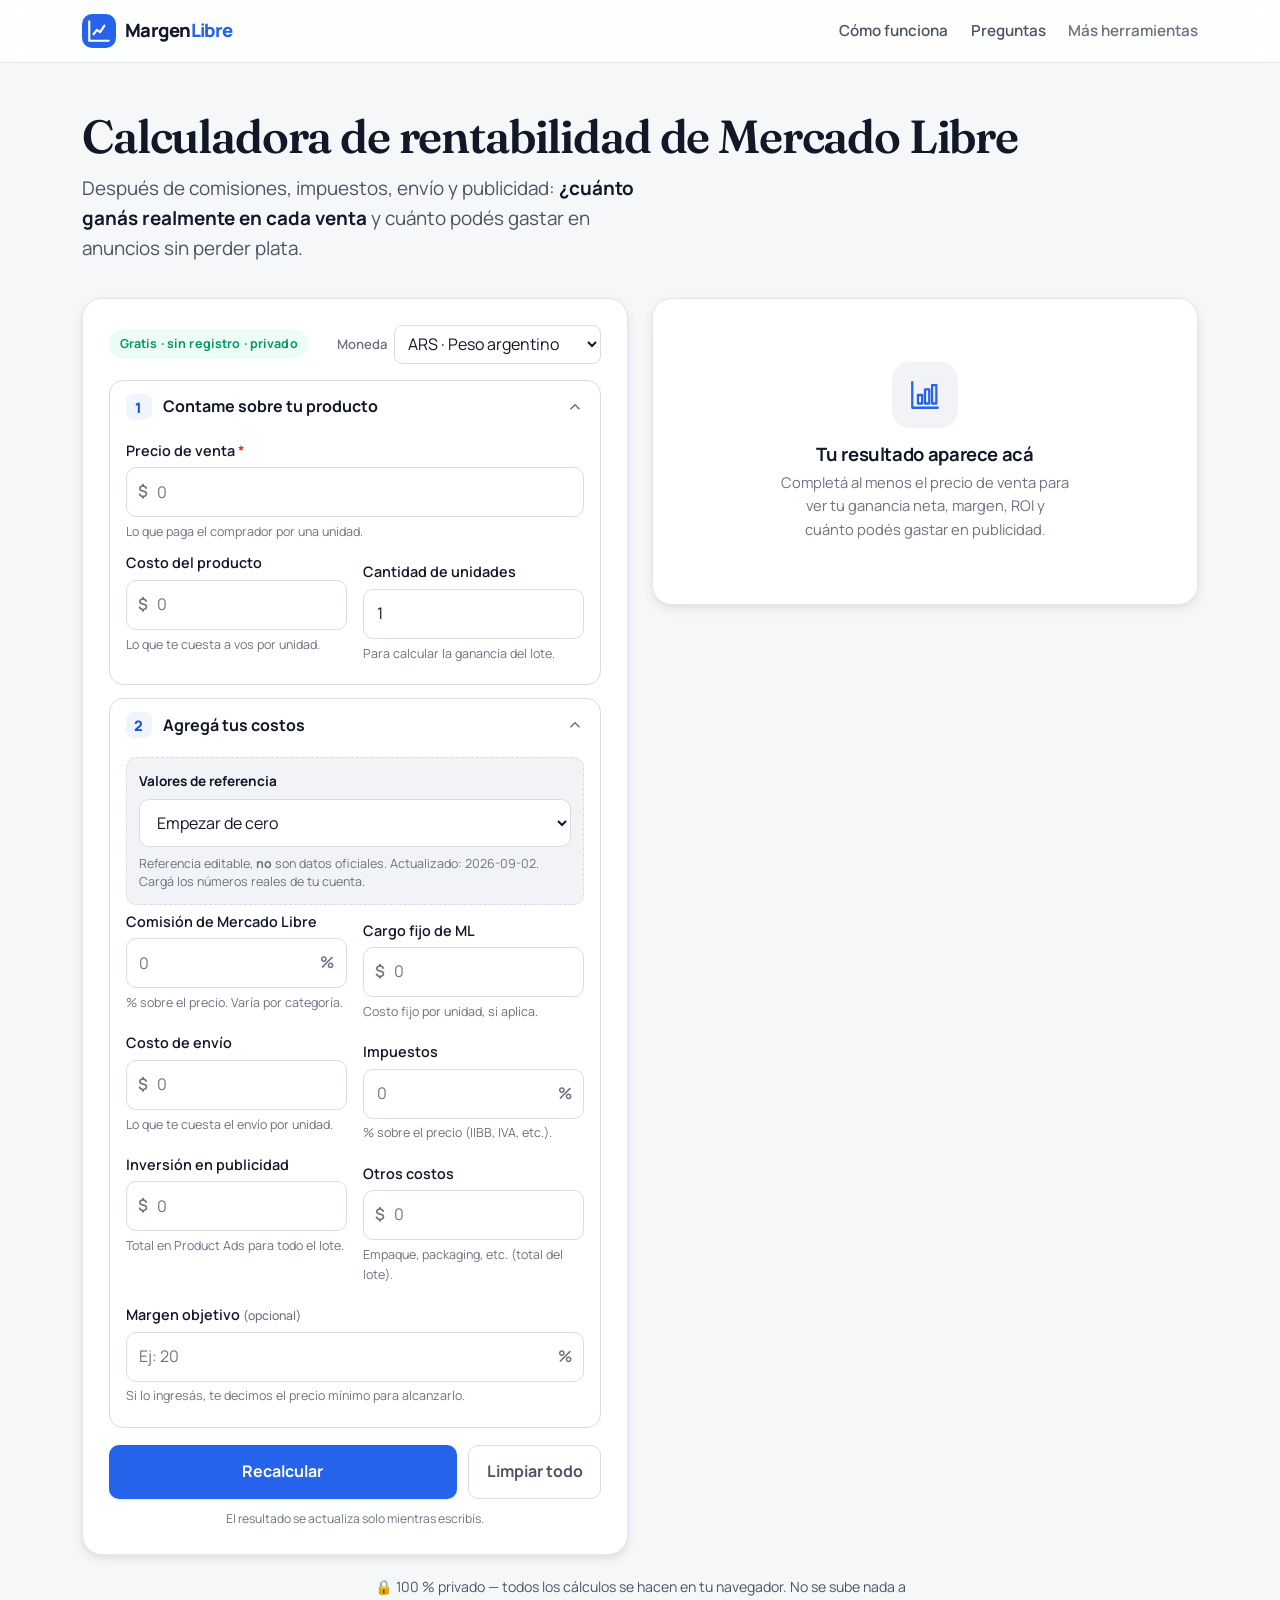
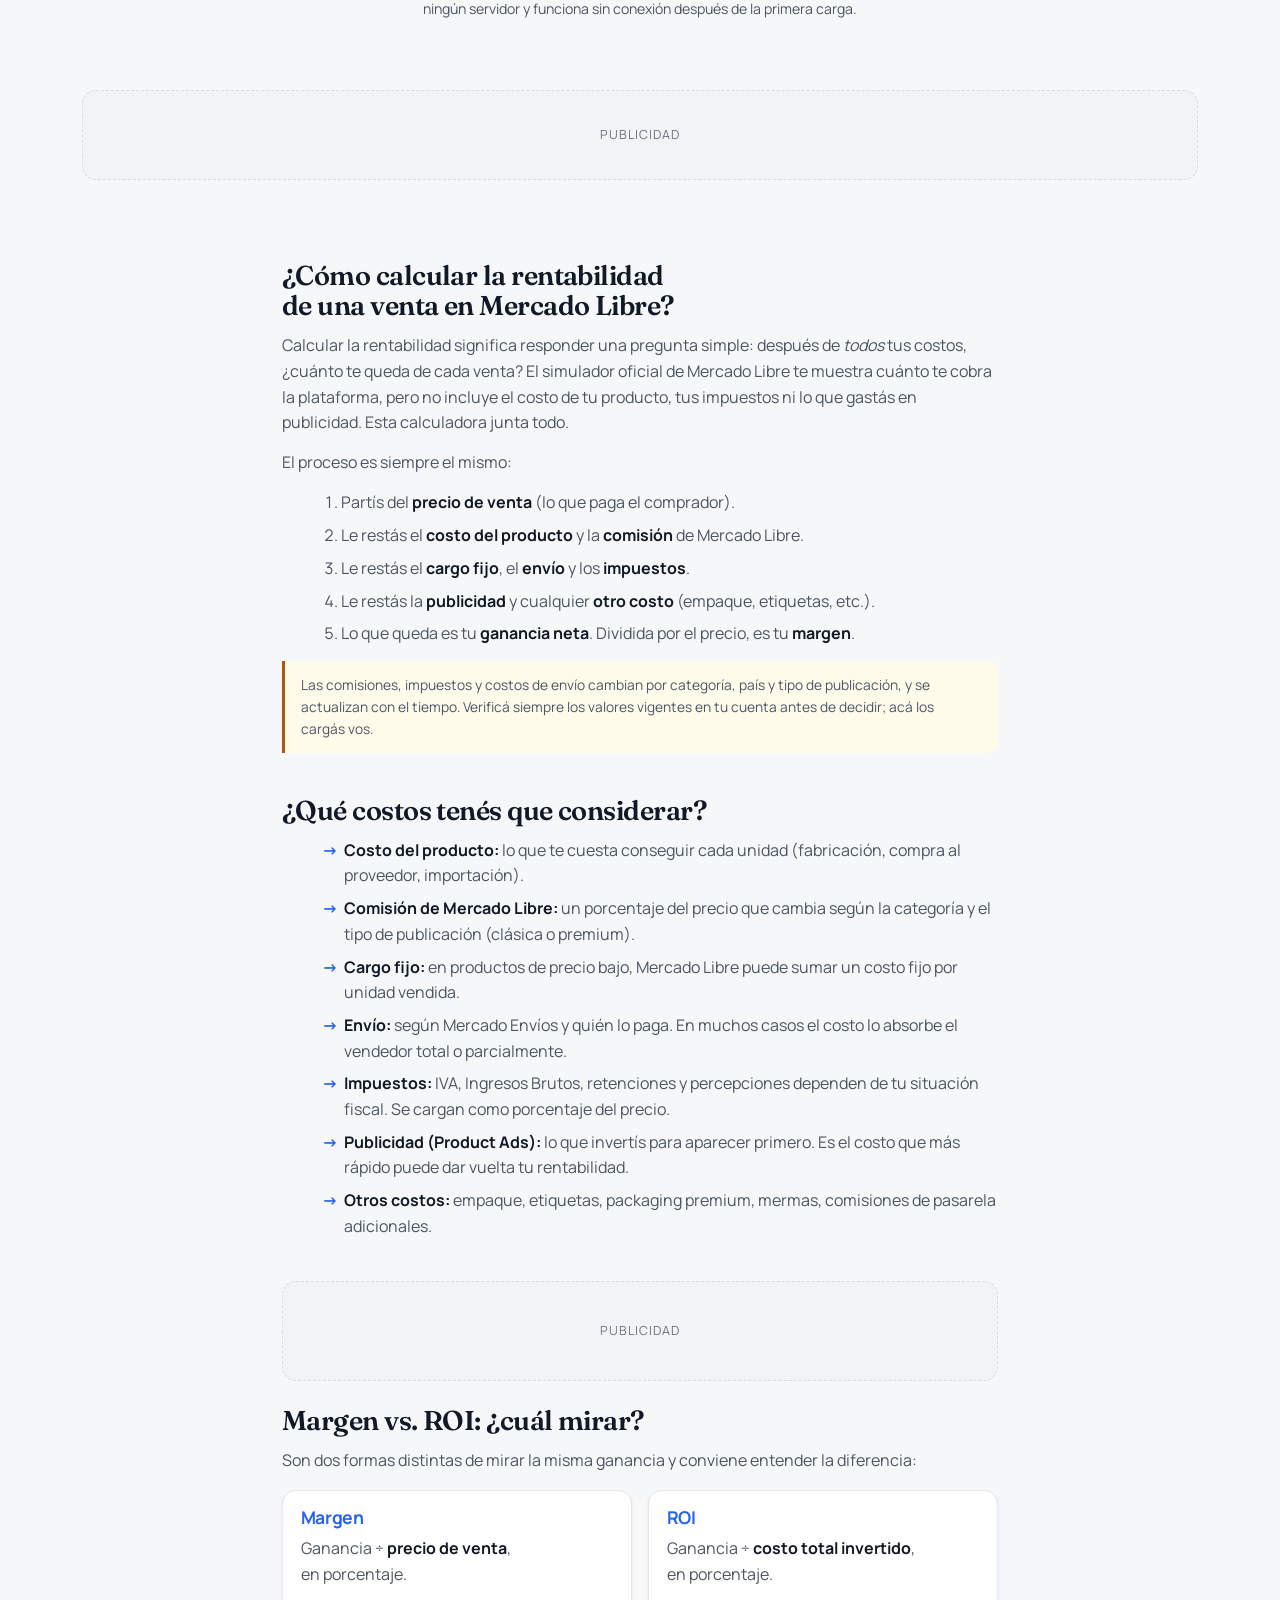
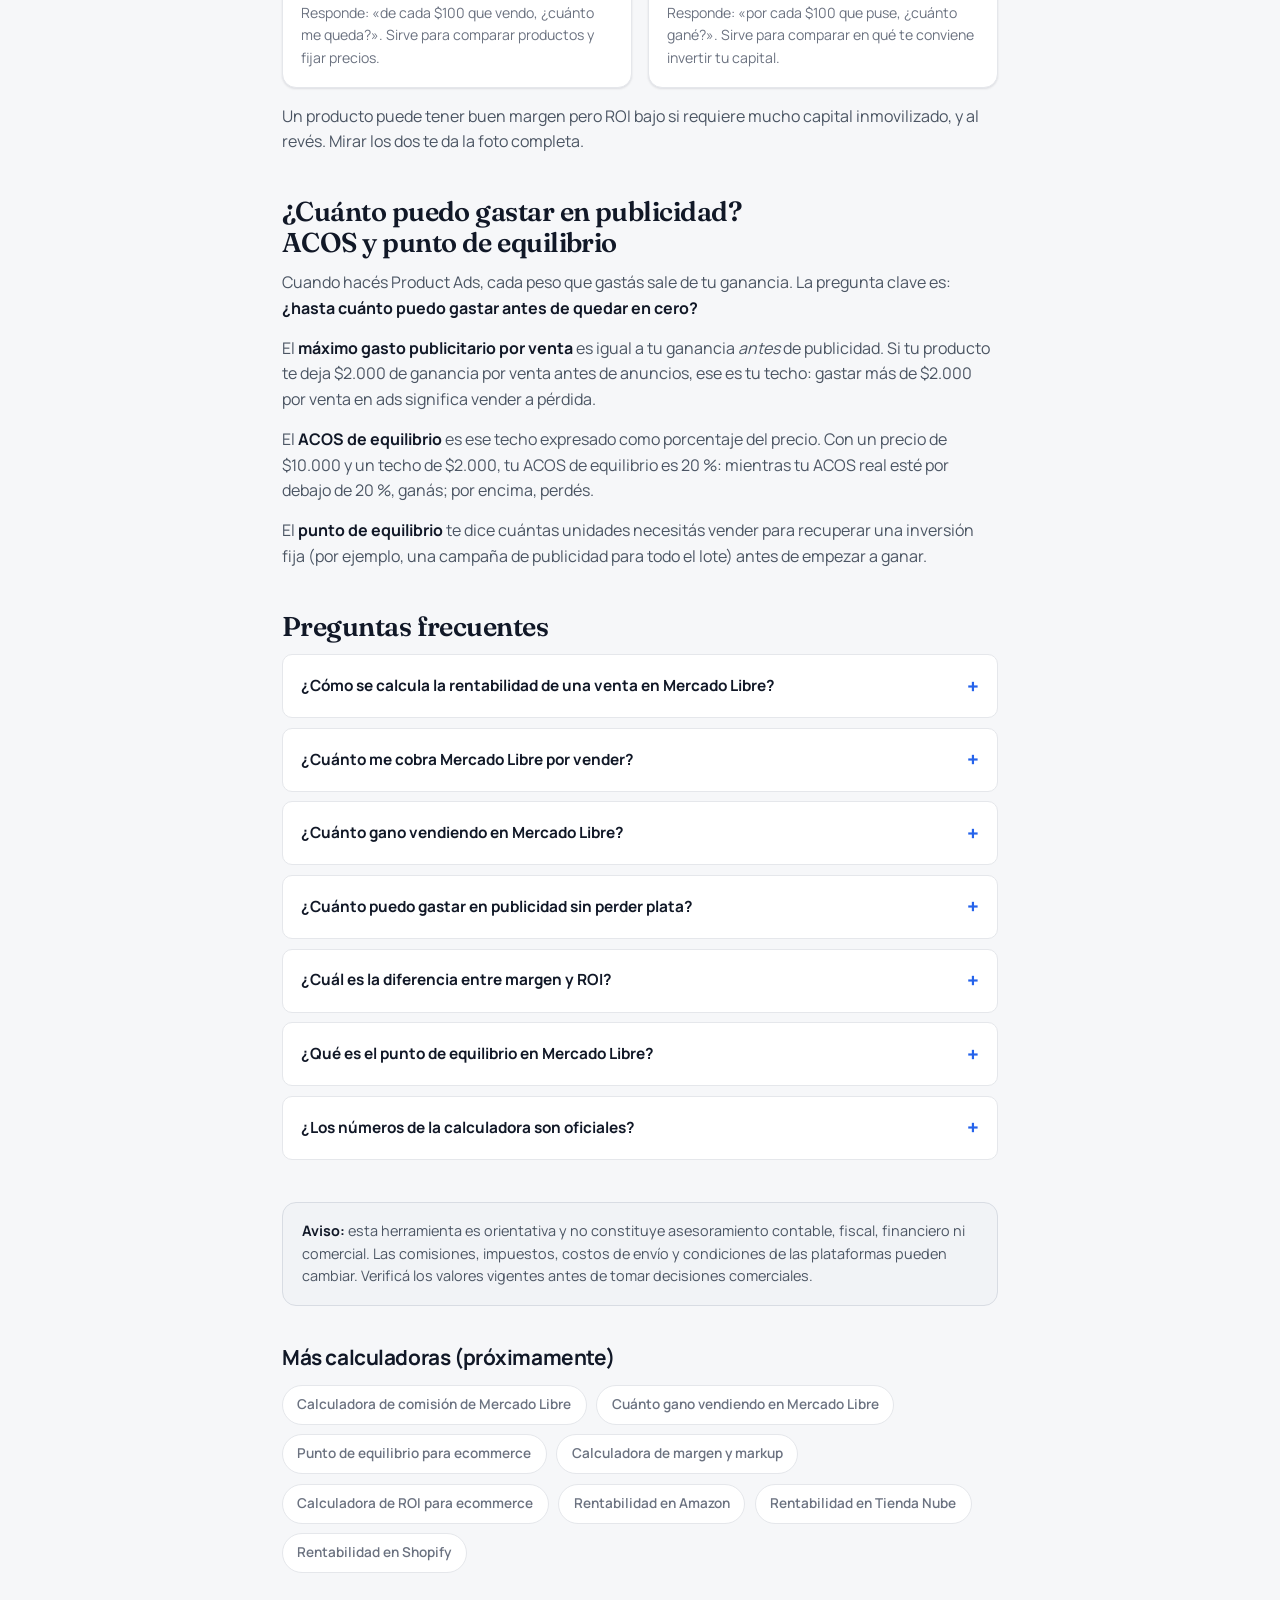
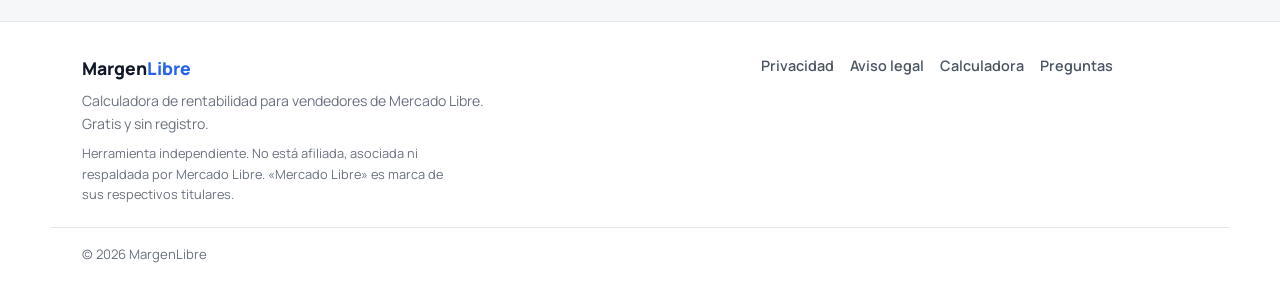
==== index.html @ eded9f8c "feat: MVP calculadora de rentabilidad de Mercado Libre (MargenLibre) Micro-SaaS web 100% estático (H" ====
<!DOCTYPE html>
<html lang="es-AR">
<head>
  <meta charset="UTF-8" />
  <meta name="viewport" content="width=device-width, initial-scale=1" />

  <!-- ===== SEO ===== -->
  <title>Calculadora de rentabilidad de Mercado Libre gratis | MargenLibre</title>
  <meta name="description" content="Calculá tu ganancia neta, margen, ROI, punto de equilibrio y cuánto podés gastar en publicidad en Mercado Libre. Gratis, sin registro y con tus propios números." />
  <link rel="canonical" href="https://margenlibre.com/" />
  <meta name="robots" content="index, follow" />
  <meta name="theme-color" content="#111827" />

  <!-- ===== Open Graph ===== -->
  <meta property="og:type" content="website" />
  <meta property="og:site_name" content="MargenLibre" />
  <meta property="og:title" content="Calculadora de rentabilidad de Mercado Libre" />
  <meta property="og:description" content="Descubrí cuánto ganás realmente en cada venta de Mercado Libre y cuánto podés invertir en publicidad sin perder plata." />
  <meta property="og:url" content="https://margenlibre.com/" />
  <meta property="og:locale" content="es_AR" />
  <meta property="og:image" content="https://margenlibre.com/assets/og-image.png" />

  <!-- ===== Twitter ===== -->
  <meta name="twitter:card" content="summary_large_image" />
  <meta name="twitter:title" content="Calculadora de rentabilidad de Mercado Libre" />
  <meta name="twitter:description" content="Ganancia neta, margen, ROI, punto de equilibrio y máximo gasto publicitario. Gratis y sin registro." />
  <meta name="twitter:image" content="https://margenlibre.com/assets/og-image.png" />

  <!-- ===== Favicon ===== -->
  <link rel="icon" type="image/svg+xml" href="assets/favicon.svg" />

  <!-- ===== Fonts ===== -->
  <link rel="preconnect" href="https://fonts.googleapis.com" />
  <link rel="preconnect" href="https://fonts.gstatic.com" crossorigin />
  <link rel="stylesheet" href="https://fonts.googleapis.com/css2?family=Manrope:wght@400;500;600;700;800&family=Fraunces:opsz,wght@9..144,500;9..144,600&display=swap" />

  <link rel="stylesheet" href="styles.css?v=20260902" />

  <!-- ===== JSON-LD: WebApplication ===== -->
  <script type="application/ld+json">
  {
    "@context": "https://schema.org",
    "@type": "WebApplication",
    "name": "MargenLibre — Calculadora de rentabilidad de Mercado Libre",
    "url": "https://margenlibre.com/",
    "applicationCategory": "FinanceApplication",
    "operatingSystem": "Web",
    "description": "Calculadora gratuita de rentabilidad para vendedores de Mercado Libre: ganancia neta, margen, ROI, punto de equilibrio y máximo gasto publicitario.",
    "inLanguage": "es-AR",
    "offers": { "@type": "Offer", "price": "0", "priceCurrency": "ARS" }
  }
  </script>

  <!-- ===== JSON-LD: FAQPage (refleja las preguntas visibles) ===== -->
  <script type="application/ld+json">
  {
    "@context": "https://schema.org",
    "@type": "FAQPage",
    "mainEntity": [
      {
        "@type": "Question",
        "name": "¿Cómo se calcula la rentabilidad de una venta en Mercado Libre?",
        "acceptedAnswer": { "@type": "Answer", "text": "Se restan del precio de venta todos los costos: costo del producto, comisión de Mercado Libre, cargo fijo, envío, impuestos, publicidad y otros gastos. Lo que queda es la ganancia neta. El margen es esa ganancia dividida por el precio, y el ROI es la ganancia dividida por el costo total." }
      },
      {
        "@type": "Question",
        "name": "¿Cuánto me cobra Mercado Libre por vender?",
        "acceptedAnswer": { "@type": "Answer", "text": "Mercado Libre cobra una comisión (un porcentaje del precio) que varía según la categoría y el tipo de publicación, y a veces un cargo fijo por unidad en productos de bajo precio. Los valores exactos cambian con el tiempo: consultá el simulador oficial o tu cuenta y cargá esos números en la calculadora." }
      },
      {
        "@type": "Question",
        "name": "¿Cuánto puedo gastar en publicidad sin perder plata?",
        "acceptedAnswer": { "@type": "Answer", "text": "El máximo que podés gastar en Product Ads por venta es igual a tu ganancia antes de publicidad. Si gastás más que eso, cada venta pasa a pérdida. Ese límite dividido por el precio de venta es tu ACOS de equilibrio." }
      },
      {
        "@type": "Question",
        "name": "¿Qué es el ACOS de equilibrio?",
        "acceptedAnswer": { "@type": "Answer", "text": "El ACOS (Advertising Cost of Sales) es el gasto en publicidad dividido por las ventas que generó, en porcentaje. El ACOS de equilibrio es el punto donde la publicidad se come toda tu ganancia: por debajo ganás, por encima perdés." }
      },
      {
        "@type": "Question",
        "name": "¿Cuál es la diferencia entre margen y ROI?",
        "acceptedAnswer": { "@type": "Answer", "text": "El margen mide la ganancia como porcentaje del precio de venta (cuánto de cada peso vendido te queda). El ROI mide la ganancia como porcentaje de lo que invertiste en costos (cuánto rinde tu plata invertida). Sirven para cosas distintas." }
      },
      {
        "@type": "Question",
        "name": "¿Qué es el punto de equilibrio?",
        "acceptedAnswer": { "@type": "Answer", "text": "Es la cantidad de unidades que necesitás vender para cubrir tus costos fijos del lote (como la inversión en publicidad y otros gastos) y no perder dinero. A partir de esa cantidad, cada venta adicional es ganancia." }
      }
    ]
  }
  </script>

  <!-- TODO ANALYTICS: pegá acá tu etiqueta de Google Analytics (GA4) cuando la tengas.
       El sitio funciona perfectamente sin Analytics; ninguna función depende de él. -->
  <!-- TODO COOKIES: si activás AdSense/Analytics, agregá acá tu banner de consentimiento (CMP). -->
</head>

<body>
  <a class="skip-link" href="#calculadora">Saltar a la calculadora</a>

  <!-- ===================== HEADER ===================== -->
  <header class="site-header">
    <div class="container header-inner">
      <a class="brand" href="/" aria-label="MargenLibre — inicio">
        <span class="brand-mark" aria-hidden="true">
          <svg viewBox="0 0 24 24" width="26" height="26" fill="none" stroke="currentColor" stroke-width="2" stroke-linecap="round" stroke-linejoin="round"><path d="M3 3v18h18"/><path d="M7 15l3-4 3 2 4-6"/></svg>
        </span>
        <span class="brand-name">Margen<span class="brand-accent">Libre</span></span>
      </a>
      <nav class="header-nav" aria-label="Herramientas">
        <a href="#guias" class="nav-link">Cómo funciona</a>
        <a href="#faq" class="nav-link">Preguntas</a>
        <a href="#mas-herramientas" class="nav-link nav-link--muted">Más herramientas</a>
      </nav>
    </div>
  </header>

  <main>
    <!-- ===================== HERO + TOOL ===================== -->
    <section class="hero" id="calculadora">
      <div class="container">
        <h1 class="hero-title">Calculadora de rentabilidad de Mercado Libre</h1>
        <p class="hero-sub">
          Después de comisiones, impuestos, envío y publicidad: <strong>¿cuánto ganás
          realmente en cada venta</strong> y cuánto podés gastar en anuncios sin perder plata.
        </p>

        <div class="tool-grid">
          <!-- ---------- FORMULARIO ---------- -->
          <form class="tool-card" id="form-calc" novalidate autocomplete="off">
            <div class="steps-head">
              <span class="step-chip">Gratis · sin registro · privado</span>
              <div class="moneda-wrap">
                <label for="moneda">Moneda</label>
                <select id="moneda" name="moneda" aria-label="Moneda de cálculo"></select>
              </div>
            </div>

            <!-- Paso 1 -->
            <details class="acc" open>
              <summary class="acc-sum">
                <span class="acc-num">1</span>
                <span class="acc-title">Contame sobre tu producto</span>
                <svg class="acc-caret" viewBox="0 0 24 24" width="18" height="18" fill="none" stroke="currentColor" stroke-width="2" aria-hidden="true"><path d="M6 9l6 6 6-6"/></svg>
              </summary>
              <div class="acc-body">
                <div class="field">
                  <label for="precioVenta">Precio de venta <span class="req" title="obligatorio">*</span></label>
                  <div class="input-money" data-sym="$">
                    <input id="precioVenta" name="precioVenta" type="text" inputmode="decimal" placeholder="0" aria-describedby="precioVenta-help" />
                  </div>
                  <small id="precioVenta-help" class="hint">Lo que paga el comprador por una unidad.</small>
                  <small class="err" data-err="precioVenta" role="alert"></small>
                </div>

                <div class="field-row">
                  <div class="field">
                    <label for="costoProducto">Costo del producto</label>
                    <div class="input-money" data-sym="$">
                      <input id="costoProducto" name="costoProducto" type="text" inputmode="decimal" placeholder="0" />
                    </div>
                    <small class="hint">Lo que te cuesta a vos por unidad.</small>
                    <small class="err" data-err="costoProducto" role="alert"></small>
                  </div>
                  <div class="field">
                    <label for="unidades">Cantidad de unidades</label>
                    <input id="unidades" name="unidades" type="text" inputmode="numeric" placeholder="1" />
                    <small class="hint">Para calcular la ganancia del lote.</small>
                    <small class="err" data-err="unidades" role="alert"></small>
                  </div>
                </div>
              </div>
            </details>

            <!-- Paso 2 -->
            <details class="acc" open>
              <summary class="acc-sum">
                <span class="acc-num">2</span>
                <span class="acc-title">Agregá tus costos</span>
                <svg class="acc-caret" viewBox="0 0 24 24" width="18" height="18" fill="none" stroke="currentColor" stroke-width="2" aria-hidden="true"><path d="M6 9l6 6 6-6"/></svg>
              </summary>
              <div class="acc-body">
                <div class="preset-bar">
                  <label for="preset">Valores de referencia</label>
                  <select id="preset" name="preset" aria-describedby="preset-help"></select>
                  <small id="preset-help" class="hint preset-hint">
                    Referencia editable, <strong>no</strong> son datos oficiales. Actualizado:
                    <span id="preset-fecha">—</span>. Cargá los números reales de tu cuenta.
                  </small>
                </div>

                <div class="field-row">
                  <div class="field">
                    <label for="comisionPct">Comisión de Mercado Libre</label>
                    <div class="input-pct">
                      <input id="comisionPct" name="comisionPct" type="text" inputmode="decimal" placeholder="0" />
                    </div>
                    <small class="hint">% sobre el precio. Varía por categoría.</small>
                    <small class="err" data-err="comisionPct" role="alert"></small>
                  </div>
                  <div class="field">
                    <label for="cargoFijo">Cargo fijo de ML</label>
                    <div class="input-money" data-sym="$">
                      <input id="cargoFijo" name="cargoFijo" type="text" inputmode="decimal" placeholder="0" />
                    </div>
                    <small class="hint">Costo fijo por unidad, si aplica.</small>
                    <small class="err" data-err="cargoFijo" role="alert"></small>
                  </div>
                </div>

                <div class="field-row">
                  <div class="field">
                    <label for="envio">Costo de envío</label>
                    <div class="input-money" data-sym="$">
                      <input id="envio" name="envio" type="text" inputmode="decimal" placeholder="0" />
                    </div>
                    <small class="hint">Lo que te cuesta el envío por unidad.</small>
                    <small class="err" data-err="envio" role="alert"></small>
                  </div>
                  <div class="field">
                    <label for="impuestosPct">Impuestos</label>
                    <div class="input-pct">
                      <input id="impuestosPct" name="impuestosPct" type="text" inputmode="decimal" placeholder="0" />
                    </div>
                    <small class="hint">% sobre el precio (IIBB, IVA, etc.).</small>
                    <small class="err" data-err="impuestosPct" role="alert"></small>
                  </div>
                </div>

                <div class="field-row">
                  <div class="field">
                    <label for="publicidad">Inversión en publicidad</label>
                    <div class="input-money" data-sym="$">
                      <input id="publicidad" name="publicidad" type="text" inputmode="decimal" placeholder="0" />
                    </div>
                    <small class="hint">Total en Product Ads para todo el lote.</small>
                    <small class="err" data-err="publicidad" role="alert"></small>
                  </div>
                  <div class="field">
                    <label for="otrosCostos">Otros costos</label>
                    <div class="input-money" data-sym="$">
                      <input id="otrosCostos" name="otrosCostos" type="text" inputmode="decimal" placeholder="0" />
                    </div>
                    <small class="hint">Empaque, packaging, etc. (total del lote).</small>
                    <small class="err" data-err="otrosCostos" role="alert"></small>
                  </div>
                </div>

                <div class="field">
                  <label for="margenObjetivoPct">Margen objetivo <span class="opt">(opcional)</span></label>
                  <div class="input-pct">
                    <input id="margenObjetivoPct" name="margenObjetivoPct" type="text" inputmode="decimal" placeholder="Ej: 20" />
                  </div>
                  <small class="hint">Si lo ingresás, te decimos el precio mínimo para alcanzarlo.</small>
                  <small class="err" data-err="margenObjetivoPct" role="alert"></small>
                </div>
              </div>
            </details>

            <div class="actions">
              <button type="submit" class="btn btn-primary" id="btn-recalcular">Recalcular</button>
              <button type="button" class="btn btn-ghost" id="btn-limpiar">Limpiar todo</button>
            </div>
            <p class="live-note">El resultado se actualiza solo mientras escribís.</p>
          </form>

          <!-- ---------- RESULTADOS ---------- -->
          <div class="results" id="resultados" aria-live="polite">
            <!-- Estado vacío -->
            <div class="results-empty" id="results-empty">
              <div class="empty-icon" aria-hidden="true">
                <svg viewBox="0 0 24 24" width="34" height="34" fill="none" stroke="currentColor" stroke-width="1.6" stroke-linecap="round" stroke-linejoin="round"><path d="M3 3v18h18"/><rect x="7" y="12" width="3" height="6"/><rect x="12" y="8" width="3" height="10"/><rect x="17" y="5" width="3" height="13"/></svg>
              </div>
              <h2>Tu resultado aparece acá</h2>
              <p>Completá al menos el precio de venta para ver tu ganancia neta, margen, ROI y cuánto podés gastar en publicidad.</p>
            </div>

            <!-- Estado con datos -->
            <div class="results-full" id="results-full" hidden>
              <div class="paso3-tag">Paso 3 · Descubrí cuánto ganás</div>

              <!-- Semáforo + resultado principal -->
              <div class="hero-result" data-estado="rentable" id="hero-result">
                <div class="semaforo" id="semaforo">
                  <span class="semaforo-dot" aria-hidden="true"></span>
                  <span class="semaforo-label" id="semaforo-label">Rentable</span>
                </div>
                <div class="primary-figures">
                  <div class="figure figure-main">
                    <span class="figure-label">Ganancia neta por venta</span>
                    <span class="figure-value" id="r-gananciaUnit">—</span>
                  </div>
                  <div class="figure">
                    <span class="figure-label">Margen neto</span>
                    <span class="figure-value" id="r-margenPct">—</span>
                  </div>
                </div>
              </div>

              <!-- Diferencial: publicidad -->
              <div class="ads-box" id="ads-box">
                <h3 class="ads-title">
                  <svg viewBox="0 0 24 24" width="20" height="20" fill="none" stroke="currentColor" stroke-width="2" stroke-linecap="round" stroke-linejoin="round" aria-hidden="true"><path d="m3 11 18-5v12L3 14v-3z"/><path d="M11.6 16.8a3 3 0 1 1-5.8-1.6"/></svg>
                  ¿Cuánto puedo gastar en publicidad sin perder plata?
                </h3>
                <div class="ads-grid">
                  <div class="ads-cell">
                    <span class="ads-cell-label">Máximo por venta</span>
                    <span class="ads-cell-value" id="r-maxAdsVenta">—</span>
                  </div>
                  <div class="ads-cell">
                    <span class="ads-cell-label">ACOS de equilibrio</span>
                    <span class="ads-cell-value" id="r-acos">—</span>
                  </div>
                  <div class="ads-cell">
                    <span class="ads-cell-label" id="r-difAds-label">Margen libre para ads</span>
                    <span class="ads-cell-value" id="r-difAds">—</span>
                  </div>
                </div>
                <p class="ads-msg" id="ads-msg"></p>
              </div>

              <!-- Ad slot debajo del resultado -->
              <aside class="ad-slot" aria-label="Publicidad">
                <span>Publicidad</span>
                <!-- PEGA AQUÍ TU CÓDIGO DE ADSENSE -->
              </aside>

              <!-- Desglose completo -->
              <div class="breakdown">
                <h3 class="breakdown-title">Desglose completo</h3>
                <ul class="breakdown-list" id="breakdown-list"></ul>
              </div>

              <!-- Cómo se calculó -->
              <details class="calc-detail" id="como-calculo">
                <summary>
                  <svg viewBox="0 0 24 24" width="18" height="18" fill="none" stroke="currentColor" stroke-width="2" stroke-linecap="round" stroke-linejoin="round" aria-hidden="true"><circle cx="12" cy="12" r="10"/><path d="M12 16v-4M12 8h.01"/></svg>
                  Cómo se calculó (con tus números)
                </summary>
                <div class="calc-steps" id="calc-steps"></div>
              </details>

              <button type="button" class="btn btn-ghost btn-block" id="btn-reset-vista">Empezar de nuevo</button>
            </div>
          </div>
        </div>

        <!-- Privacidad + límites -->
        <p class="privacy-badge">
          🔒 100 % privado — todos los cálculos se hacen en tu navegador. No se sube nada
          a ningún servidor y funciona sin conexión después de la primera carga.
        </p>
      </div>
    </section>

    <!-- Ad slot leaderboard -->
    <div class="container">
      <aside class="ad-slot ad-leaderboard" aria-label="Publicidad">
        <span>Publicidad</span>
        <!-- PEGA AQUÍ TU CÓDIGO DE ADSENSE -->
      </aside>
    </div>

    <!-- ===================== CONTENIDO SEO ===================== -->
    <section class="content" id="guias">
      <div class="container content-inner">

        <article class="prose">
          <h2>¿Cómo calcular la rentabilidad de una venta en Mercado Libre?</h2>
          <p>
            Calcular la rentabilidad significa responder una pregunta simple: después de
            <em>todos</em> tus costos, ¿cuánto te queda de cada venta? El simulador oficial
            de Mercado Libre te muestra cuánto te cobra la plataforma, pero no incluye el
            costo de tu producto, tus impuestos ni lo que gastás en publicidad. Esta
            calculadora junta todo.
          </p>
          <p>El proceso es siempre el mismo:</p>
          <ol>
            <li>Partís del <strong>precio de venta</strong> (lo que paga el comprador).</li>
            <li>Le restás el <strong>costo del producto</strong> y la <strong>comisión</strong> de Mercado Libre.</li>
            <li>Le restás el <strong>cargo fijo</strong>, el <strong>envío</strong> y los <strong>impuestos</strong>.</li>
            <li>Le restás la <strong>publicidad</strong> y cualquier <strong>otro costo</strong> (empaque, etiquetas, etc.).</li>
            <li>Lo que queda es tu <strong>ganancia neta</strong>. Dividida por el precio, es tu <strong>margen</strong>.</li>
          </ol>
          <p class="note-inline">
            Las comisiones, impuestos y costos de envío cambian por categoría, país y tipo
            de publicación, y se actualizan con el tiempo. Verificá siempre los valores
            vigentes en tu cuenta antes de decidir; acá los cargás vos.
          </p>
        </article>

        <article class="prose">
          <h2>¿Qué costos tenés que considerar?</h2>
          <ul class="cost-list">
            <li><strong>Costo del producto:</strong> lo que te cuesta conseguir cada unidad (fabricación, compra al proveedor, importación).</li>
            <li><strong>Comisión de Mercado Libre:</strong> un porcentaje del precio que cambia según la categoría y el tipo de publicación (clásica o premium).</li>
            <li><strong>Cargo fijo:</strong> en productos de precio bajo, Mercado Libre puede sumar un costo fijo por unidad vendida.</li>
            <li><strong>Envío:</strong> según Mercado Envíos y quién lo paga. En muchos casos el costo lo absorbe el vendedor total o parcialmente.</li>
            <li><strong>Impuestos:</strong> IVA, Ingresos Brutos, retenciones y percepciones dependen de tu situación fiscal. Se cargan como porcentaje del precio.</li>
            <li><strong>Publicidad (Product Ads):</strong> lo que invertís para aparecer primero. Es el costo que más rápido puede dar vuelta tu rentabilidad.</li>
            <li><strong>Otros costos:</strong> empaque, etiquetas, packaging premium, mermas, comisiones de pasarela adicionales.</li>
          </ul>
        </article>

        <!-- Ad slot in-content -->
        <aside class="ad-slot" aria-label="Publicidad">
          <span>Publicidad</span>
          <!-- PEGA AQUÍ TU CÓDIGO DE ADSENSE -->
        </aside>

        <article class="prose">
          <h2>Margen vs. ROI: ¿cuál mirar?</h2>
          <p>
            Son dos formas distintas de mirar la misma ganancia y conviene entender la diferencia:
          </p>
          <div class="compare">
            <div class="compare-card">
              <h3>Margen</h3>
              <p>Ganancia ÷ <strong>precio de venta</strong>, en porcentaje.</p>
              <p class="compare-ex">Responde: «de cada $100 que vendo, ¿cuánto me queda?». Sirve para comparar productos y fijar precios.</p>
            </div>
            <div class="compare-card">
              <h3>ROI</h3>
              <p>Ganancia ÷ <strong>costo total invertido</strong>, en porcentaje.</p>
              <p class="compare-ex">Responde: «por cada $100 que puse, ¿cuánto gané?». Sirve para comparar en qué te conviene invertir tu capital.</p>
            </div>
          </div>
          <p>
            Un producto puede tener buen margen pero ROI bajo si requiere mucho capital
            inmovilizado, y al revés. Mirar los dos te da la foto completa.
          </p>
        </article>

        <article class="prose">
          <h2>¿Cuánto puedo gastar en publicidad? ACOS y punto de equilibrio</h2>
          <p>
            Cuando hacés Product Ads, cada peso que gastás sale de tu ganancia. La pregunta
            clave es: <strong>¿hasta cuánto puedo gastar antes de quedar en cero?</strong>
          </p>
          <p>
            El <strong>máximo gasto publicitario por venta</strong> es igual a tu ganancia
            <em>antes</em> de publicidad. Si tu producto te deja $2.000 de ganancia por venta
            antes de anuncios, ese es tu techo: gastar más de $2.000 por venta en ads
            significa vender a pérdida.
          </p>
          <p>
            El <strong>ACOS de equilibrio</strong> es ese techo expresado como porcentaje del
            precio. Con un precio de $10.000 y un techo de $2.000, tu ACOS de equilibrio es
            20 %: mientras tu ACOS real esté por debajo de 20 %, ganás; por encima, perdés.
          </p>
          <p>
            El <strong>punto de equilibrio</strong> te dice cuántas unidades necesitás vender
            para recuperar una inversión fija (por ejemplo, una campaña de publicidad para
            todo el lote) antes de empezar a ganar.
          </p>
        </article>

        <!-- FAQ -->
        <article class="prose faq" id="faq">
          <h2>Preguntas frecuentes</h2>

          <details class="faq-item">
            <summary>¿Cómo se calcula la rentabilidad de una venta en Mercado Libre?</summary>
            <p>Se restan del precio de venta todos los costos: producto, comisión, cargo fijo, envío, impuestos, publicidad y otros gastos. Lo que queda es la ganancia neta. El margen es esa ganancia dividida por el precio; el ROI, dividida por el costo total.</p>
          </details>

          <details class="faq-item">
            <summary>¿Cuánto me cobra Mercado Libre por vender?</summary>
            <p>Cobra una comisión (un porcentaje del precio) que depende de la categoría y del tipo de publicación, y a veces un cargo fijo por unidad en productos de precio bajo. Los valores exactos cambian con el tiempo: consultá el simulador oficial o tu cuenta y cargá esos números acá. Esta herramienta no fija comisiones: las ponés vos.</p>
          </details>

          <details class="faq-item">
            <summary>¿Cuánto gano vendiendo en Mercado Libre?</summary>
            <p>Depende de tu precio, tus costos y tu publicidad. Cargá tus números en la calculadora y vas a ver la ganancia neta por venta, el margen y la ganancia del lote completo según la cantidad de unidades.</p>
          </details>

          <details class="faq-item">
            <summary>¿Cuánto puedo gastar en publicidad sin perder plata?</summary>
            <p>Como máximo, tu ganancia antes de publicidad. Ese límite, dividido por el precio de venta, es tu ACOS de equilibrio. La calculadora te muestra el máximo por venta y la diferencia contra lo que estás gastando hoy.</p>
          </details>

          <details class="faq-item">
            <summary>¿Cuál es la diferencia entre margen y ROI?</summary>
            <p>El margen es la ganancia como porcentaje del precio de venta. El ROI es la ganancia como porcentaje de lo que invertiste en costos. El margen sirve para fijar precios; el ROI, para decidir dónde poner tu capital.</p>
          </details>

          <details class="faq-item">
            <summary>¿Qué es el punto de equilibrio en Mercado Libre?</summary>
            <p>La cantidad de unidades que tenés que vender para cubrir tus costos fijos del lote (como una campaña de publicidad) y no perder dinero. Desde esa cantidad en adelante, cada venta suma ganancia.</p>
          </details>

          <details class="faq-item">
            <summary>¿Los números de la calculadora son oficiales?</summary>
            <p>No. La herramienta no incluye comisiones ni impuestos oficiales: todos los valores los ingresás vos con los datos reales de tu cuenta. Es orientativa y no reemplaza asesoramiento contable o fiscal.</p>
          </details>
        </article>

        <!-- Disclaimer legal -->
        <div class="disclaimer" role="note">
          <strong>Aviso:</strong> esta herramienta es orientativa y no constituye
          asesoramiento contable, fiscal, financiero ni comercial. Las comisiones,
          impuestos, costos de envío y condiciones de las plataformas pueden cambiar.
          Verificá los valores vigentes antes de tomar decisiones comerciales.
        </div>

        <!-- Más herramientas (futuro) -->
        <section class="more-tools" id="mas-herramientas">
          <h2>Más calculadoras (próximamente)</h2>
          <div class="tools-grid">
            <span class="tool-pill">Calculadora de comisión de Mercado Libre</span>
            <span class="tool-pill">Cuánto gano vendiendo en Mercado Libre</span>
            <span class="tool-pill">Punto de equilibrio para ecommerce</span>
            <span class="tool-pill">Calculadora de margen y markup</span>
            <span class="tool-pill">Calculadora de ROI para ecommerce</span>
            <span class="tool-pill">Rentabilidad en Amazon</span>
            <span class="tool-pill">Rentabilidad en Tienda Nube</span>
            <span class="tool-pill">Rentabilidad en Shopify</span>
          </div>
        </section>
      </div>
    </section>
  </main>

  <!-- ===================== FOOTER ===================== -->
  <footer class="site-footer">
    <div class="container footer-inner">
      <div class="footer-brand">
        <span class="brand-name">Margen<span class="brand-accent">Libre</span></span>
        <p>Calculadora de rentabilidad para vendedores de Mercado Libre. Gratis y sin registro.</p>
        <p class="footer-indep">Herramienta independiente. No está afiliada, asociada ni respaldada por Mercado Libre. «Mercado Libre» es marca de sus respectivos titulares.</p>
      </div>
      <nav class="footer-nav" aria-label="Enlaces legales">
        <a href="privacidad.html">Privacidad</a>
        <a href="aviso-legal.html">Aviso legal</a>
        <a href="#calculadora">Calculadora</a>
        <a href="#faq">Preguntas</a>
      </nav>
    </div>
    <div class="container footer-copy">
      <span>© <span id="year">2026</span> MargenLibre</span>
    </div>
  </footer>

  <!-- ===================== SCRIPTS ===================== -->
  <script defer src="calculo.js?v=20260902"></script>
  <script defer src="lib/manifest.js?v=20260902"></script>
  <script defer src="main.js?v=20260902"></script>
</body>
</html>
---- styles.css ----
/* =============================================================================
 * MargenLibre — styles.css
 * 1 archivo, seccionado. Mobile-first. Herramienta financiera seria.
 * ============================================================================= */

/* ============================== 1. Tokens ============================== */
:root {
  --bg:        #f6f7f9;
  --surface:   #ffffff;
  --surface-2: #f1f3f6;
  --ink:       #111827;
  --ink-soft:  #4b5563;
  --ink-mute:  #6b7280;
  --line:      #e5e7eb;
  --line-2:    #d8dce3;

  --brand:     #2563eb;
  --brand-ink: #1d4ed8;
  --brand-050: #eff4ff;

  --green:     #059669;
  --green-bg:  #ecfdf5;
  --amber:     #b45309;
  --amber-bg:  #fffbeb;
  --red:       #dc2626;
  --red-bg:    #fef2f2;

  --shadow-sm: 0 1px 2px rgba(16,24,40,.06), 0 1px 3px rgba(16,24,40,.05);
  --shadow-md: 0 4px 12px rgba(16,24,40,.08), 0 2px 4px rgba(16,24,40,.04);
  --shadow-lg: 0 18px 40px -12px rgba(16,24,40,.22);

  --radius:    14px;
  --radius-sm: 10px;
  --radius-lg: 20px;

  --sans: "Manrope", system-ui, -apple-system, "Segoe UI", Roboto, sans-serif;
  --serif: "Fraunces", Georgia, "Times New Roman", serif;

  --ease-out: cubic-bezier(0.16, 1, 0.3, 1);
  --container: 1180px;
  --gutter: clamp(1rem, 4vw, 2rem);
}

@media (prefers-color-scheme: dark) {
  :root {
    --bg:        #0b0f19;
    --surface:   #131826;
    --surface-2: #1b2130;
    --ink:       #f3f5f9;
    --ink-soft:  #c2c9d6;
    --ink-mute:  #8b93a4;
    --line:      #262d3d;
    --line-2:    #333c4f;
    --brand:     #5b8cff;
    --brand-ink: #7aa2ff;
    --brand-050: #172138;
    --green:     #34d399;
    --green-bg:  #0e2b22;
    --amber:     #fbbf24;
    --amber-bg:  #2a2210;
    --red:       #f87171;
    --red-bg:    #2c1618;
    --shadow-md: 0 4px 14px rgba(0,0,0,.4);
    --shadow-lg: 0 20px 44px -14px rgba(0,0,0,.6);
  }
}

/* ============================== 2. Reset ============================== */
*, *::before, *::after { box-sizing: border-box; margin: 0; }
html { -webkit-text-size-adjust: 100%; scroll-behavior: smooth; }
body {
  font-family: var(--sans);
  font-size: 16px;
  line-height: 1.6;
  color: var(--ink);
  background: var(--bg);
  -webkit-font-smoothing: antialiased;
  text-rendering: optimizeLegibility;
  overflow-x: clip;
}
img, svg { display: block; max-width: 100%; }
button { font: inherit; color: inherit; cursor: pointer; border: 0; background: none; }
a { color: inherit; text-decoration: none; }
p { text-wrap: pretty; }
h1, h2, h3 { text-wrap: balance; line-height: 1.12; letter-spacing: -0.02em; }
input, select, button { font: inherit; }
::selection { background: var(--brand); color: #fff; }

:focus-visible {
  outline: 2px solid var(--brand);
  outline-offset: 2px;
  border-radius: 6px;
}

/* ============================== 3. Utilities ============================== */
.container { width: 100%; max-width: var(--container); margin-inline: auto; padding-inline: var(--gutter); }

.skip-link {
  position: fixed; top: -100px; left: 1rem;
  padding: .6rem 1rem; background: var(--brand); color: #fff;
  z-index: 9999; border-radius: 8px; font-weight: 600;
  transition: top .2s var(--ease-out);
}
.skip-link:focus { top: 1rem; }

.req { color: var(--red); }
.opt { color: var(--ink-mute); font-weight: 500; font-size: .85em; }

/* ============================== 4. Header ============================== */
.site-header {
  position: sticky; top: 0; z-index: 50;
  background: color-mix(in srgb, var(--surface) 88%, transparent);
  backdrop-filter: saturate(1.4) blur(10px);
  border-bottom: 1px solid var(--line);
}
.header-inner { display: flex; align-items: center; justify-content: space-between; height: 62px; }
.brand { display: inline-flex; align-items: center; gap: .55rem; font-weight: 800; letter-spacing: -.03em; font-size: 1.15rem; }
.brand-mark {
  display: grid; place-items: center; width: 34px; height: 34px;
  border-radius: 10px; background: var(--brand); color: #fff;
}
.brand-accent { color: var(--brand); }
.header-nav { display: none; gap: 1.4rem; }
.nav-link { color: var(--ink-soft); font-weight: 600; font-size: .95rem; transition: color .2s; }
.nav-link:hover { color: var(--brand); }
.nav-link--muted { color: var(--ink-mute); }
@media (min-width: 720px) { .header-nav { display: inline-flex; } }

/* ============================== 5. Hero ============================== */
.hero { padding: clamp(1.6rem, 5vw, 3rem) 0 clamp(1.4rem, 4vw, 2.4rem); }
.hero-title {
  font-family: var(--serif);
  font-size: clamp(1.8rem, 5.2vw, 2.9rem);
  font-weight: 600;
  letter-spacing: -.025em;
  margin-bottom: .6rem;
}
.hero-sub {
  color: var(--ink-soft);
  font-size: clamp(1rem, 2.5vw, 1.18rem);
  max-width: 46ch;
}
.hero-sub strong { color: var(--ink); }

/* ============================== 6. Tool grid ============================== */
.tool-grid { display: grid; gap: 1.25rem; margin-top: clamp(1.4rem, 4vw, 2.2rem); }
@media (min-width: 960px) {
  .tool-grid { grid-template-columns: minmax(0, 1fr) minmax(0, 1fr); align-items: start; gap: 1.5rem; }
  .results { position: sticky; top: 80px; }
}

/* ---------- Tool card (form) ---------- */
.tool-card {
  background: var(--surface);
  border: 1px solid var(--line);
  border-radius: var(--radius-lg);
  padding: clamp(1.1rem, 3vw, 1.6rem);
  box-shadow: var(--shadow-md);
}
.steps-head { display: flex; align-items: center; justify-content: space-between; gap: 1rem; margin-bottom: 1rem; flex-wrap: wrap; }
.step-chip {
  font-size: .78rem; font-weight: 700; letter-spacing: .01em;
  color: var(--green); background: var(--green-bg);
  padding: .32rem .7rem; border-radius: 999px;
}
.moneda-wrap { display: inline-flex; align-items: center; gap: .45rem; }
.moneda-wrap label { font-size: .82rem; color: var(--ink-mute); font-weight: 600; }

/* ---------- Accordions ---------- */
.acc { border: 1px solid var(--line); border-radius: var(--radius); margin-bottom: .8rem; overflow: hidden; background: var(--surface); }
.acc[open] { border-color: var(--line-2); }
.acc-sum {
  display: flex; align-items: center; gap: .7rem;
  padding: .85rem 1rem; cursor: pointer; list-style: none;
  font-weight: 700; user-select: none;
}
.acc-sum::-webkit-details-marker { display: none; }
.acc-num {
  display: grid; place-items: center; width: 26px; height: 26px; flex: none;
  border-radius: 8px; background: var(--brand-050); color: var(--brand-ink);
  font-size: .9rem; font-weight: 800;
}
.acc-title { flex: 1; }
.acc-caret { color: var(--ink-mute); transition: transform .25s var(--ease-out); }
.acc[open] .acc-caret { transform: rotate(180deg); }
.acc-body { padding: 0 1rem 1rem; }

/* ---------- Fields ---------- */
.field { display: flex; flex-direction: column; margin-top: .85rem; }
.field:first-child { margin-top: .3rem; }
.field-row { display: grid; gap: .85rem; }
@media (min-width: 540px) { .field-row { grid-template-columns: 1fr 1fr; gap: 1rem; } }
.field label { font-size: .9rem; font-weight: 600; margin-bottom: .35rem; color: var(--ink); }
.field input, .field select, .moneda-wrap select, .preset-bar select {
  width: 100%;
  padding: .7rem .8rem;
  border: 1.5px solid var(--line-2);
  border-radius: var(--radius-sm);
  background: var(--surface);
  color: var(--ink);
  transition: border-color .18s, box-shadow .18s;
}
.moneda-wrap select { padding: .4rem .55rem; border-radius: 8px; width: auto; }
.field input:hover { border-color: var(--ink-mute); }
.field input:focus, .field select:focus, select:focus {
  outline: none; border-color: var(--brand);
  box-shadow: 0 0 0 3px color-mix(in srgb, var(--brand) 18%, transparent);
}
.hint { font-size: .78rem; color: var(--ink-mute); margin-top: .3rem; }
.err { font-size: .78rem; color: var(--red); margin-top: .28rem; min-height: 0; font-weight: 600; }
.field--error input { border-color: var(--red); }
.field--error input:focus { box-shadow: 0 0 0 3px color-mix(in srgb, var(--red) 18%, transparent); }

/* Money / percent adornments */
.input-money, .input-pct { position: relative; }
.input-money::before {
  content: attr(data-sym);
  position: absolute; left: .75rem; top: 50%; transform: translateY(-50%);
  color: var(--ink-mute); font-weight: 600; pointer-events: none;
}
.input-money input { padding-left: 1.9rem; }
.input-pct::after {
  content: "%";
  position: absolute; right: .8rem; top: 50%; transform: translateY(-50%);
  color: var(--ink-mute); font-weight: 600; pointer-events: none;
}
.input-pct input { padding-right: 1.9rem; }

/* Preset bar */
.preset-bar { background: var(--surface-2); border: 1px dashed var(--line-2); border-radius: var(--radius-sm); padding: .8rem; margin-top: .3rem; }
.preset-bar label { font-size: .85rem; font-weight: 700; display: block; margin-bottom: .4rem; }
.preset-hint { display: block; margin-top: .5rem; line-height: 1.45; }

/* Actions */
.actions { display: flex; gap: .7rem; margin-top: 1.1rem; }
.btn {
  padding: .8rem 1.1rem; border-radius: var(--radius-sm); font-weight: 700;
  transition: transform .12s var(--ease-out), background .18s, box-shadow .18s, border-color .18s;
}
.btn:active { transform: translateY(1px); }
.btn-primary { background: var(--brand); color: #fff; flex: 1; box-shadow: var(--shadow-sm); }
.btn-primary:hover { background: var(--brand-ink); }
.btn-ghost { background: var(--surface); color: var(--ink-soft); border: 1.5px solid var(--line-2); }
.btn-ghost:hover { border-color: var(--ink-mute); color: var(--ink); }
.btn-block { width: 100%; margin-top: 1rem; }
.live-note { font-size: .76rem; color: var(--ink-mute); text-align: center; margin-top: .65rem; }

/* ============================== 7. Results ============================== */
.results {
  background: var(--surface);
  border: 1px solid var(--line);
  border-radius: var(--radius-lg);
  padding: clamp(1.1rem, 3vw, 1.5rem);
  box-shadow: var(--shadow-md);
  min-height: 260px;
}
.results-empty { text-align: center; padding: 2.4rem 1rem; color: var(--ink-mute); }
.empty-icon {
  display: grid; place-items: center; width: 66px; height: 66px; margin: 0 auto 1rem;
  border-radius: 18px; background: var(--surface-2); color: var(--brand);
}
.results-empty h2 { font-size: 1.15rem; margin-bottom: .4rem; color: var(--ink); }
.results-empty p { font-size: .92rem; max-width: 32ch; margin-inline: auto; }

.paso3-tag { font-size: .76rem; font-weight: 800; letter-spacing: .02em; text-transform: uppercase; color: var(--brand); margin-bottom: .8rem; }

/* Hero result + semaforo */
.hero-result {
  border-radius: var(--radius); padding: 1.2rem;
  border: 1.5px solid var(--line);
  background: var(--surface-2);
  transition: background .3s, border-color .3s;
}
.hero-result[data-estado="rentable"] { background: var(--green-bg); border-color: color-mix(in srgb, var(--green) 40%, transparent); }
.hero-result[data-estado="bajo"]     { background: var(--amber-bg); border-color: color-mix(in srgb, var(--amber) 40%, transparent); }
.hero-result[data-estado="perdida"]  { background: var(--red-bg); border-color: color-mix(in srgb, var(--red) 40%, transparent); }

.semaforo { display: inline-flex; align-items: center; gap: .5rem; font-weight: 800; font-size: .95rem; margin-bottom: .9rem; }
.semaforo-dot { width: 12px; height: 12px; border-radius: 50%; background: var(--ink-mute); box-shadow: 0 0 0 4px color-mix(in srgb, var(--ink-mute) 22%, transparent); }
[data-estado="rentable"] .semaforo-dot { background: var(--green); box-shadow: 0 0 0 4px color-mix(in srgb, var(--green) 22%, transparent); }
[data-estado="rentable"] .semaforo-label { color: var(--green); }
[data-estado="bajo"] .semaforo-dot { background: var(--amber); box-shadow: 0 0 0 4px color-mix(in srgb, var(--amber) 22%, transparent); }
[data-estado="bajo"] .semaforo-label { color: var(--amber); }
[data-estado="perdida"] .semaforo-dot { background: var(--red); box-shadow: 0 0 0 4px color-mix(in srgb, var(--red) 22%, transparent); }
[data-estado="perdida"] .semaforo-label { color: var(--red); }

.primary-figures { display: grid; grid-template-columns: 1fr; gap: 1rem; }
@media (min-width: 420px) { .primary-figures { grid-template-columns: 1.3fr 1fr; align-items: end; } }
.figure { display: flex; flex-direction: column; }
.figure-label { font-size: .8rem; font-weight: 600; color: var(--ink-soft); margin-bottom: .2rem; }
.figure-value { font-weight: 800; font-size: clamp(1.5rem, 6vw, 2rem); letter-spacing: -.03em; line-height: 1; font-variant-numeric: tabular-nums; }
.figure-main .figure-value { font-size: clamp(2rem, 9vw, 2.9rem); }
.figure-value.is-neg { color: var(--red); }

/* Ads box (differential) */
.ads-box {
  margin-top: 1rem; border-radius: var(--radius); padding: 1.1rem;
  border: 1.5px solid var(--brand-050); background: var(--brand-050);
}
.ads-box[data-tone="warn"] { border-color: color-mix(in srgb, var(--amber) 35%, transparent); background: var(--amber-bg); }
.ads-box[data-tone="danger"] { border-color: color-mix(in srgb, var(--red) 35%, transparent); background: var(--red-bg); }
.ads-title { display: flex; align-items: center; gap: .5rem; font-size: 1rem; margin-bottom: .9rem; color: var(--ink); }
.ads-title svg { color: var(--brand); flex: none; }
.ads-grid { display: grid; grid-template-columns: repeat(3, 1fr); gap: .7rem; }
@media (max-width: 400px) { .ads-grid { grid-template-columns: 1fr; } }
.ads-cell { background: var(--surface); border: 1px solid var(--line); border-radius: var(--radius-sm); padding: .7rem; }
.ads-cell-label { display: block; font-size: .72rem; color: var(--ink-mute); font-weight: 600; margin-bottom: .25rem; }
.ads-cell-value { font-weight: 800; font-size: 1.15rem; letter-spacing: -.02em; font-variant-numeric: tabular-nums; }
.ads-cell-value.is-neg { color: var(--red); }
.ads-msg { margin-top: .85rem; font-size: .9rem; line-height: 1.5; color: var(--ink-soft); }
.ads-msg strong { color: var(--ink); }

/* Breakdown */
.breakdown { margin-top: 1.2rem; }
.breakdown-title { font-size: 1rem; margin-bottom: .6rem; }
.breakdown-list { list-style: none; border: 1px solid var(--line); border-radius: var(--radius); overflow: hidden; }
.bd-row { display: flex; justify-content: space-between; gap: 1rem; padding: .62rem .9rem; font-size: .92rem; border-bottom: 1px solid var(--line); }
.bd-row:last-child { border-bottom: 0; }
.bd-row:nth-child(even) { background: var(--surface-2); }
.bd-label { color: var(--ink-soft); }
.bd-value { font-weight: 700; font-variant-numeric: tabular-nums; white-space: nowrap; }
.bd-row--neg .bd-value { color: var(--ink-soft); font-weight: 600; }
.bd-row--strong { background: var(--brand-050) !important; }
.bd-row--strong .bd-label { color: var(--ink); font-weight: 700; }
.bd-row--strong .bd-value { color: var(--brand-ink); }

/* Como se calculo */
.calc-detail { margin-top: 1rem; border: 1px solid var(--line); border-radius: var(--radius); overflow: hidden; }
.calc-detail summary {
  display: flex; align-items: center; gap: .5rem; cursor: pointer; list-style: none;
  padding: .8rem 1rem; font-weight: 700; font-size: .92rem; color: var(--brand-ink); background: var(--surface-2);
}
.calc-detail summary::-webkit-details-marker { display: none; }
.calc-detail summary svg { color: var(--brand); }
.calc-steps { padding: .3rem 1rem 1rem; }
.cs-intro { font-size: .85rem; color: var(--ink-mute); margin: .8rem 0; }
.cs-step { font-size: .86rem; line-height: 1.55; padding: .7rem .8rem; margin-bottom: .5rem; background: var(--surface-2); border-radius: var(--radius-sm); border: 1px solid var(--line); font-variant-numeric: tabular-nums; }
.cs-step strong { color: var(--ink); }

/* ============================== 8. Privacy badge ============================== */
.privacy-badge {
  margin-top: 1.3rem; text-align: center; font-size: .88rem; color: var(--ink-soft);
  max-width: 60ch; margin-inline: auto; line-height: 1.55;
}

/* ============================== 9. Ad slots ============================== */
.ad-slot {
  display: grid; place-items: center; min-height: 100px; margin: 1.5rem 0;
  border: 1.5px dashed var(--line-2); border-radius: var(--radius);
  color: var(--ink-mute); font-size: .78rem; letter-spacing: .08em; text-transform: uppercase;
  background: var(--surface-2);
}
.ad-leaderboard { min-height: 90px; margin: 2rem 0; }

/* ============================== 10. Content / SEO ============================== */
.content { padding: clamp(1.5rem, 5vw, 3rem) 0 1rem; }
.content-inner { max-width: 780px; margin-inline: auto; }
.prose { margin-bottom: clamp(1.8rem, 5vw, 2.6rem); }
.prose h2 { font-family: var(--serif); font-weight: 600; font-size: clamp(1.35rem, 4vw, 1.7rem); margin-bottom: .8rem; }
.prose h3 { font-size: 1.1rem; margin-bottom: .4rem; }
.prose p { color: var(--ink-soft); margin-bottom: .9rem; }
.prose ol, .prose ul { color: var(--ink-soft); margin: 0 0 .9rem 1.2rem; }
.prose li { margin-bottom: .45rem; }
.prose strong { color: var(--ink); }
.prose em { font-style: italic; }
.note-inline { font-size: .86rem; background: var(--amber-bg); border-left: 3px solid var(--amber); padding: .8rem 1rem; border-radius: 0 var(--radius-sm) var(--radius-sm) 0; color: var(--ink-soft) !important; }

.cost-list { list-style: none; margin-left: 0 !important; }
.cost-list li { padding-left: 1.4rem; position: relative; }
.cost-list li::before { content: "→"; position: absolute; left: 0; color: var(--brand); font-weight: 800; }

.compare { display: grid; gap: 1rem; margin: 1rem 0; }
@media (min-width: 540px) { .compare { grid-template-columns: 1fr 1fr; } }
.compare-card { background: var(--surface); border: 1px solid var(--line); border-radius: var(--radius); padding: 1.1rem; box-shadow: var(--shadow-sm); }
.compare-card h3 { color: var(--brand); margin-bottom: .5rem; }
.compare-ex { font-size: .88rem; color: var(--ink-mute) !important; margin-bottom: 0 !important; }

/* FAQ */
.faq-item { border: 1px solid var(--line); border-radius: var(--radius-sm); margin-bottom: .6rem; background: var(--surface); overflow: hidden; }
.faq-item summary {
  cursor: pointer; list-style: none; padding: .9rem 1.1rem; font-weight: 700; font-size: .96rem;
  display: flex; align-items: center; justify-content: space-between; gap: 1rem;
}
.faq-item summary::-webkit-details-marker { display: none; }
.faq-item summary::after { content: "+"; color: var(--brand); font-weight: 800; font-size: 1.3rem; transition: transform .2s; }
.faq-item[open] summary::after { transform: rotate(45deg); }
.faq-item p { padding: 0 1.1rem 1rem; color: var(--ink-soft); font-size: .92rem; }

/* Disclaimer */
.disclaimer {
  background: var(--surface-2); border: 1px solid var(--line-2);
  border-radius: var(--radius); padding: 1.1rem 1.2rem; font-size: .9rem; color: var(--ink-soft);
  margin: 1.5rem 0; line-height: 1.55;
}
.disclaimer strong { color: var(--ink); }

/* More tools */
.more-tools { margin-top: 2.5rem; }
.more-tools h2 { font-size: 1.3rem; margin-bottom: 1rem; }
.tools-grid { display: flex; flex-wrap: wrap; gap: .6rem; }
.tool-pill {
  font-size: .85rem; font-weight: 600; color: var(--ink-mute);
  background: var(--surface); border: 1px solid var(--line); border-radius: 999px; padding: .5rem .9rem;
}

/* ============================== 11. Footer ============================== */
.site-footer { border-top: 1px solid var(--line); background: var(--surface); margin-top: 2rem; }
.footer-inner { display: grid; gap: 1.4rem; padding-top: 2rem; padding-bottom: 1.4rem; }
@media (min-width: 720px) { .footer-inner { grid-template-columns: 1.5fr 1fr; } }
.footer-brand .brand-name { font-weight: 800; font-size: 1.1rem; }
.footer-brand p { color: var(--ink-mute); font-size: .88rem; margin-top: .5rem; max-width: 46ch; }
.footer-indep { font-size: .8rem !important; }
.footer-nav { display: flex; flex-wrap: wrap; gap: 1rem; align-content: start; }
.footer-nav a { color: var(--ink-soft); font-weight: 600; font-size: .9rem; }
.footer-nav a:hover { color: var(--brand); }
.footer-copy { border-top: 1px solid var(--line); padding: 1rem var(--gutter); font-size: .82rem; color: var(--ink-mute); }

/* ============================== 12. Reduced motion ============================== */
@media (prefers-reduced-motion: reduce) {
  html { scroll-behavior: auto; }
  * { transition-duration: .01ms !important; animation-duration: .01ms !important; }
}
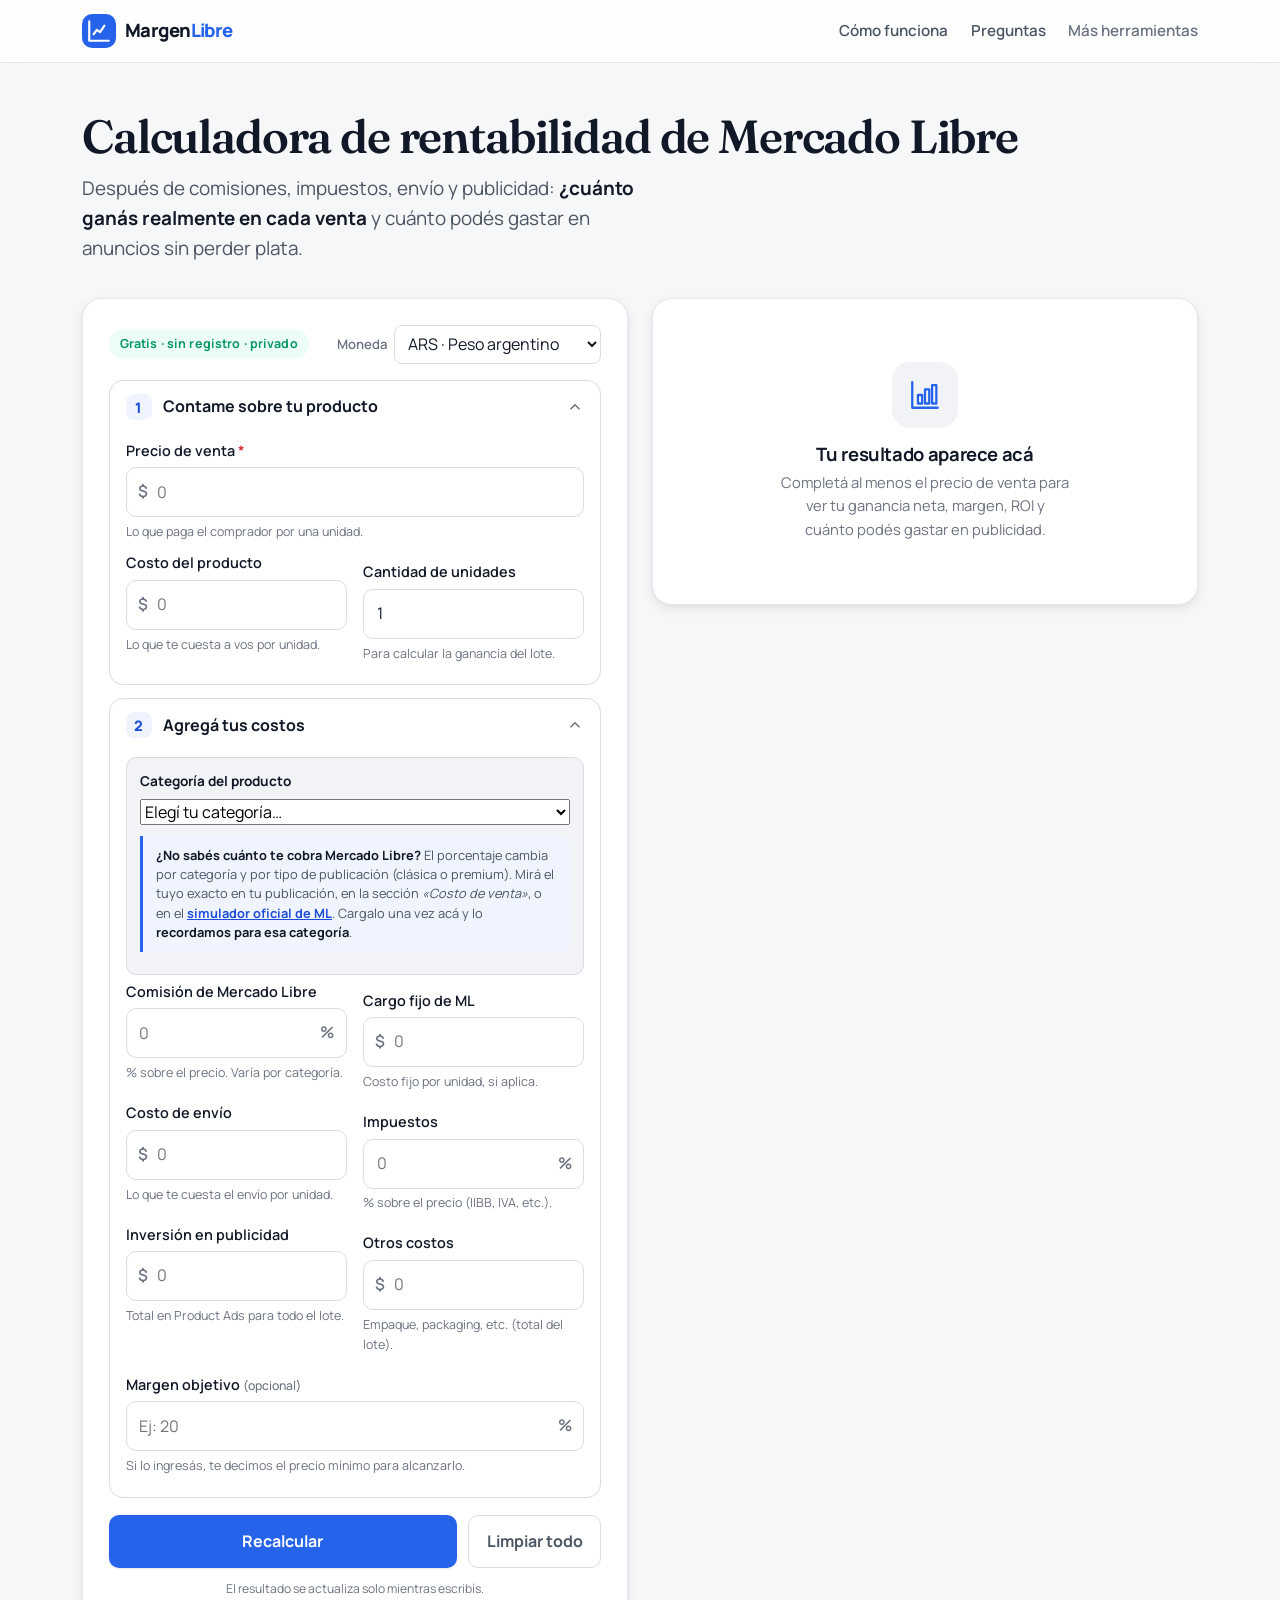
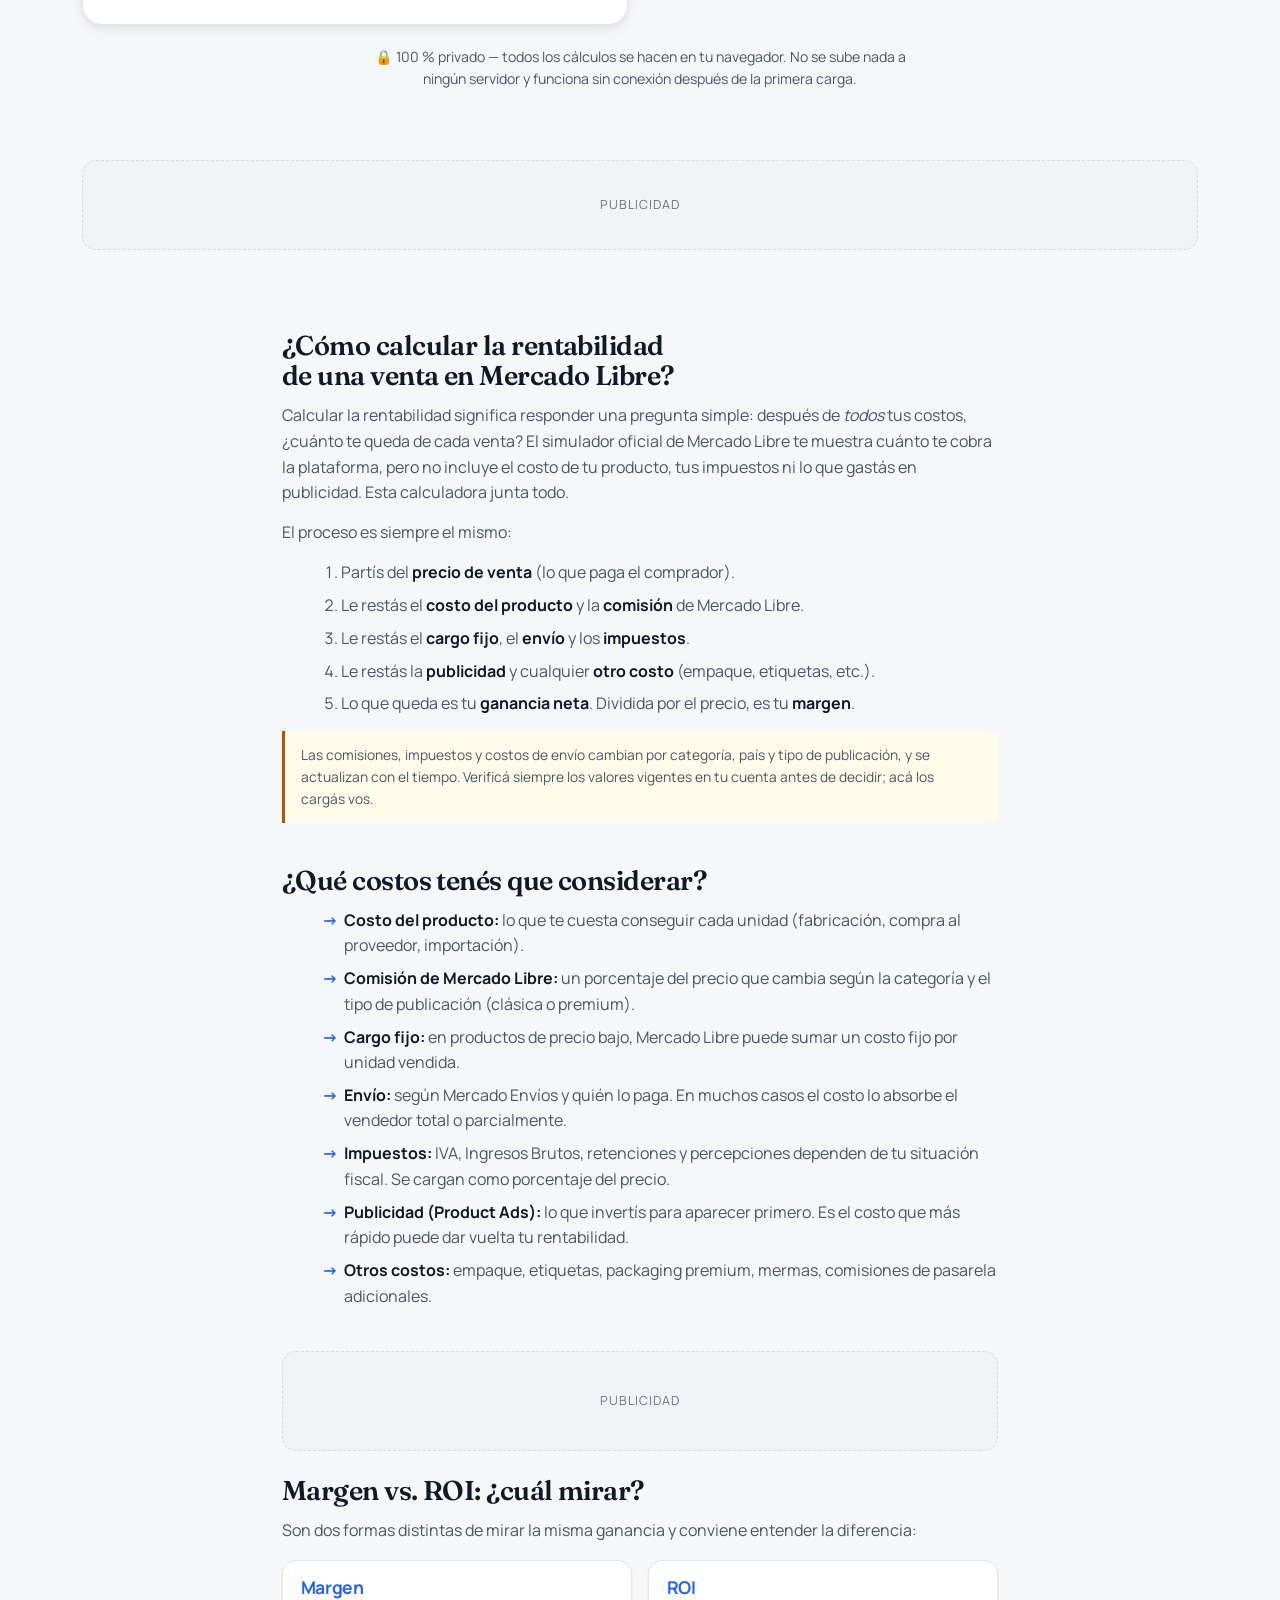
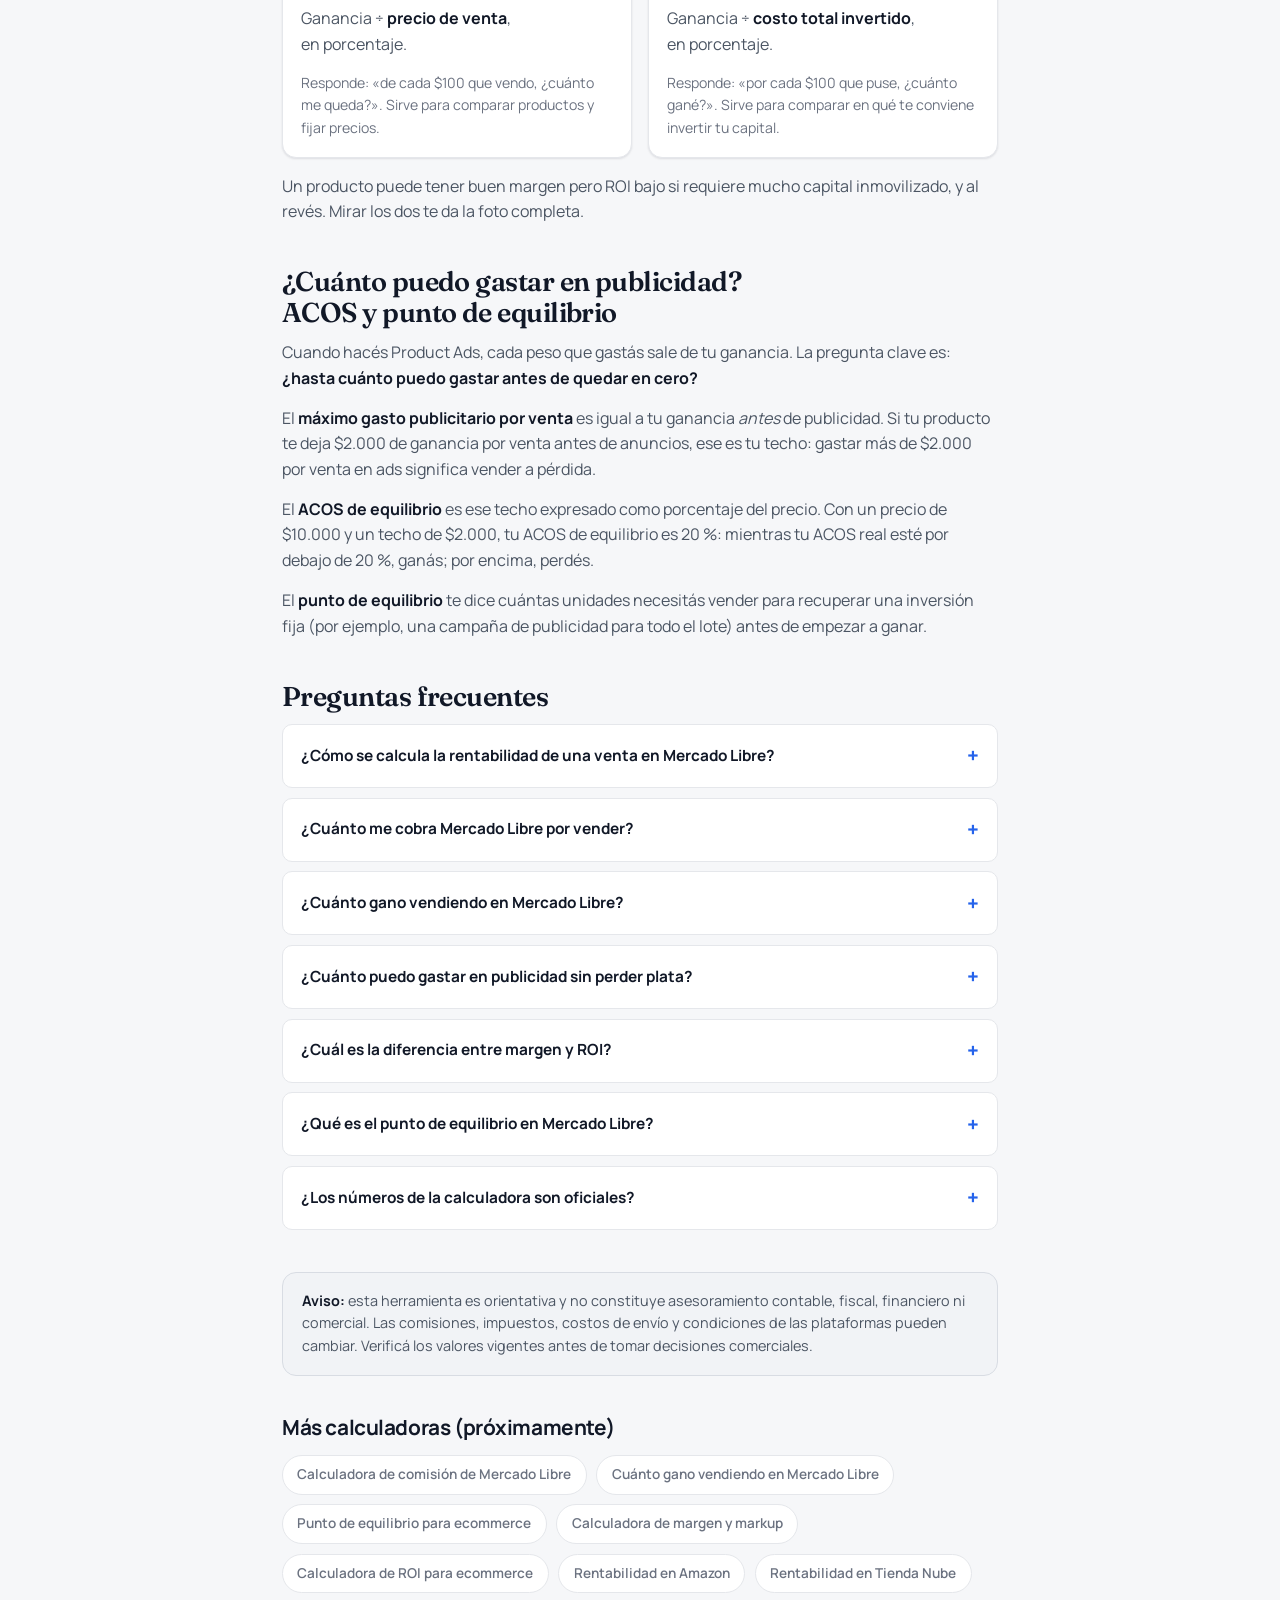
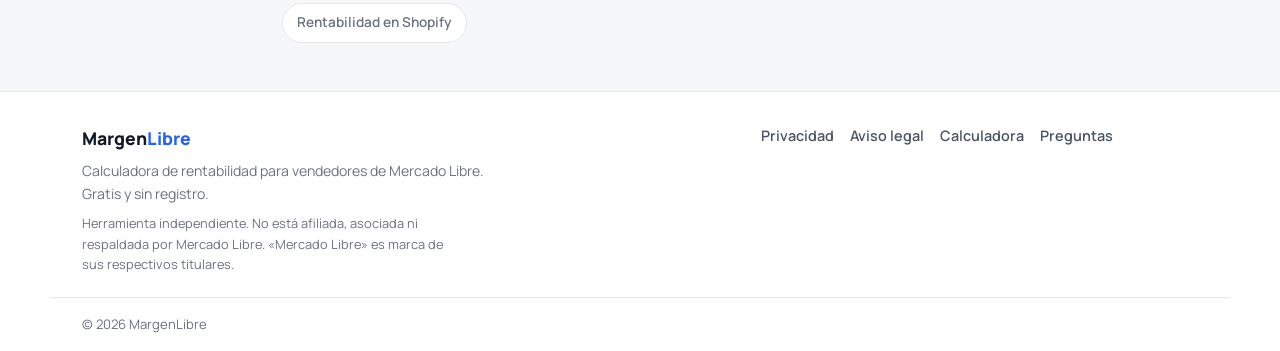
==== commit 81cfe064: "feat: selector de categoría + memoria de comisión por navegador Resuelve el caso "no sé cuánto me co" ====
--- a/index.html
+++ b/index.html
@@ -181,13 +181,17 @@
                 <svg class="acc-caret" viewBox="0 0 24 24" width="18" height="18" fill="none" stroke="currentColor" stroke-width="2" aria-hidden="true"><path d="M6 9l6 6 6-6"/></svg>
               </summary>
               <div class="acc-body">
-                <div class="preset-bar">
-                  <label for="preset">Valores de referencia</label>
-                  <select id="preset" name="preset" aria-describedby="preset-help"></select>
-                  <small id="preset-help" class="hint preset-hint">
-                    Referencia editable, <strong>no</strong> son datos oficiales. Actualizado:
-                    <span id="preset-fecha">—</span>. Cargá los números reales de tu cuenta.
-                  </small>
+                <div class="cat-bar">
+                  <label for="categoria">Categoría del producto</label>
+                  <select id="categoria" name="categoria" aria-describedby="cat-help"></select>
+                  <div id="cat-help" class="cat-help">
+                    <strong>¿No sabés cuánto te cobra Mercado Libre?</strong> El porcentaje cambia
+                    por categoría y por tipo de publicación (clásica o premium). Mirá el tuyo exacto
+                    en tu publicación, en la sección <em>«Costo de venta»</em>, o en el
+                    <a href="https://www.mercadolibre.com.ar/simulador-de-costos" target="_blank" rel="noopener noreferrer">simulador oficial de ML</a>.
+                    Cargalo una vez acá y lo <strong>recordamos para esa categoría</strong>.
+                  </div>
+                  <small id="cat-ref-note" class="hint cat-ref-note" hidden></small>
                 </div>
 
                 <div class="field-row">
@@ -198,6 +202,7 @@
                     </div>
                     <small class="hint">% sobre el precio. Varía por categoría.</small>
                     <small class="err" data-err="comisionPct" role="alert"></small>
+                    <small class="saved-note" id="comision-saved" role="status" hidden></small>
                   </div>
                   <div class="field">
                     <label for="cargoFijo">Cargo fijo de ML</label>
--- a/styles.css
+++ b/styles.css
@@ -226,10 +226,19 @@
 }
 .input-pct input { padding-right: 1.9rem; }
 
-/* Preset bar */
-.preset-bar { background: var(--surface-2); border: 1px dashed var(--line-2); border-radius: var(--radius-sm); padding: .8rem; margin-top: .3rem; }
-.preset-bar label { font-size: .85rem; font-weight: 700; display: block; margin-bottom: .4rem; }
-.preset-hint { display: block; margin-top: .5rem; line-height: 1.45; }
+/* Category bar */
+.cat-bar { background: var(--surface-2); border: 1px solid var(--line-2); border-radius: var(--radius-sm); padding: .85rem; margin-top: .3rem; }
+.cat-bar label { font-size: .85rem; font-weight: 700; display: block; margin-bottom: .4rem; }
+.cat-bar select { width: 100%; }
+.cat-help {
+  margin-top: .6rem; font-size: .8rem; line-height: 1.5; color: var(--ink-soft);
+  background: var(--brand-050); border-left: 3px solid var(--brand);
+  padding: .65rem .8rem; border-radius: 0 var(--radius-sm) var(--radius-sm) 0;
+}
+.cat-help strong { color: var(--ink); }
+.cat-help a { color: var(--brand-ink); font-weight: 700; text-decoration: underline; }
+.cat-ref-note { display: block; margin-top: .5rem; line-height: 1.45; color: var(--ink-soft); }
+.saved-note { display: block; font-size: .78rem; color: var(--green); font-weight: 700; margin-top: .28rem; }
 
 /* Actions */
 .actions { display: flex; gap: .7rem; margin-top: 1.1rem; }
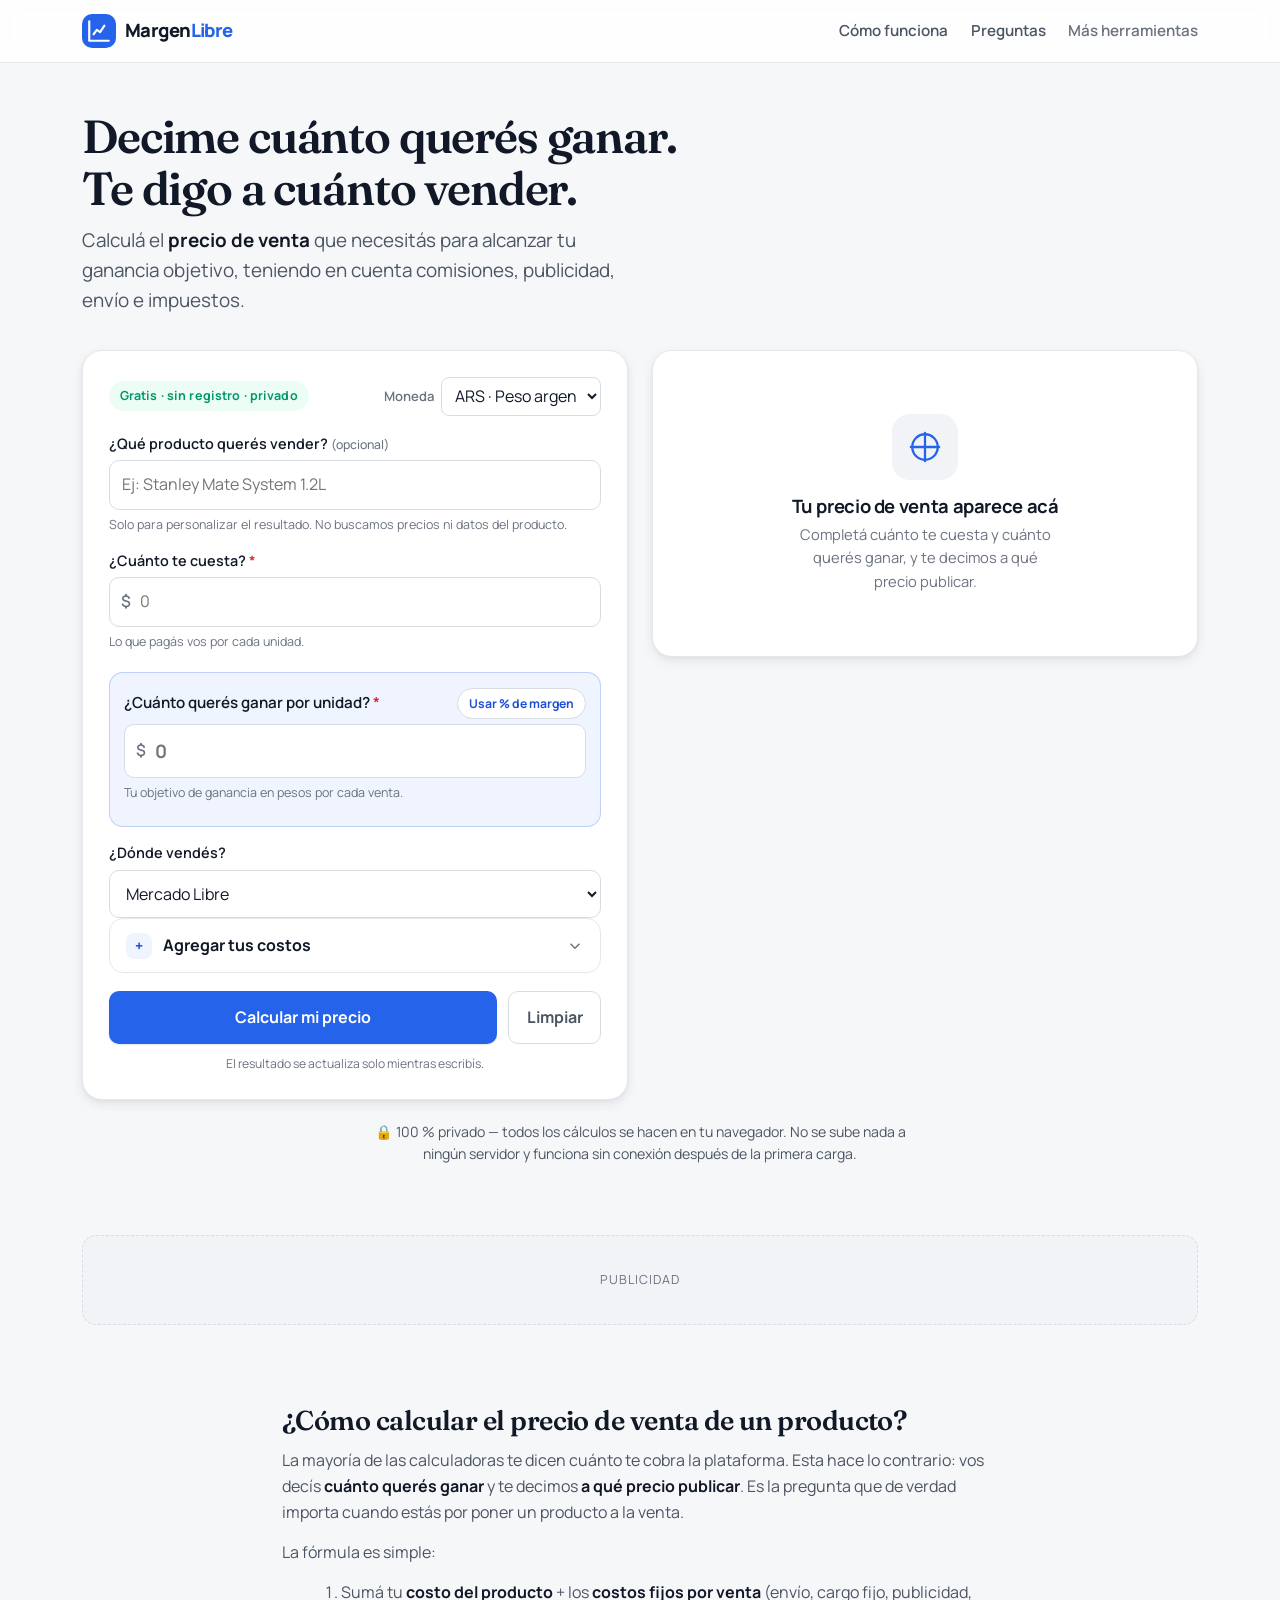
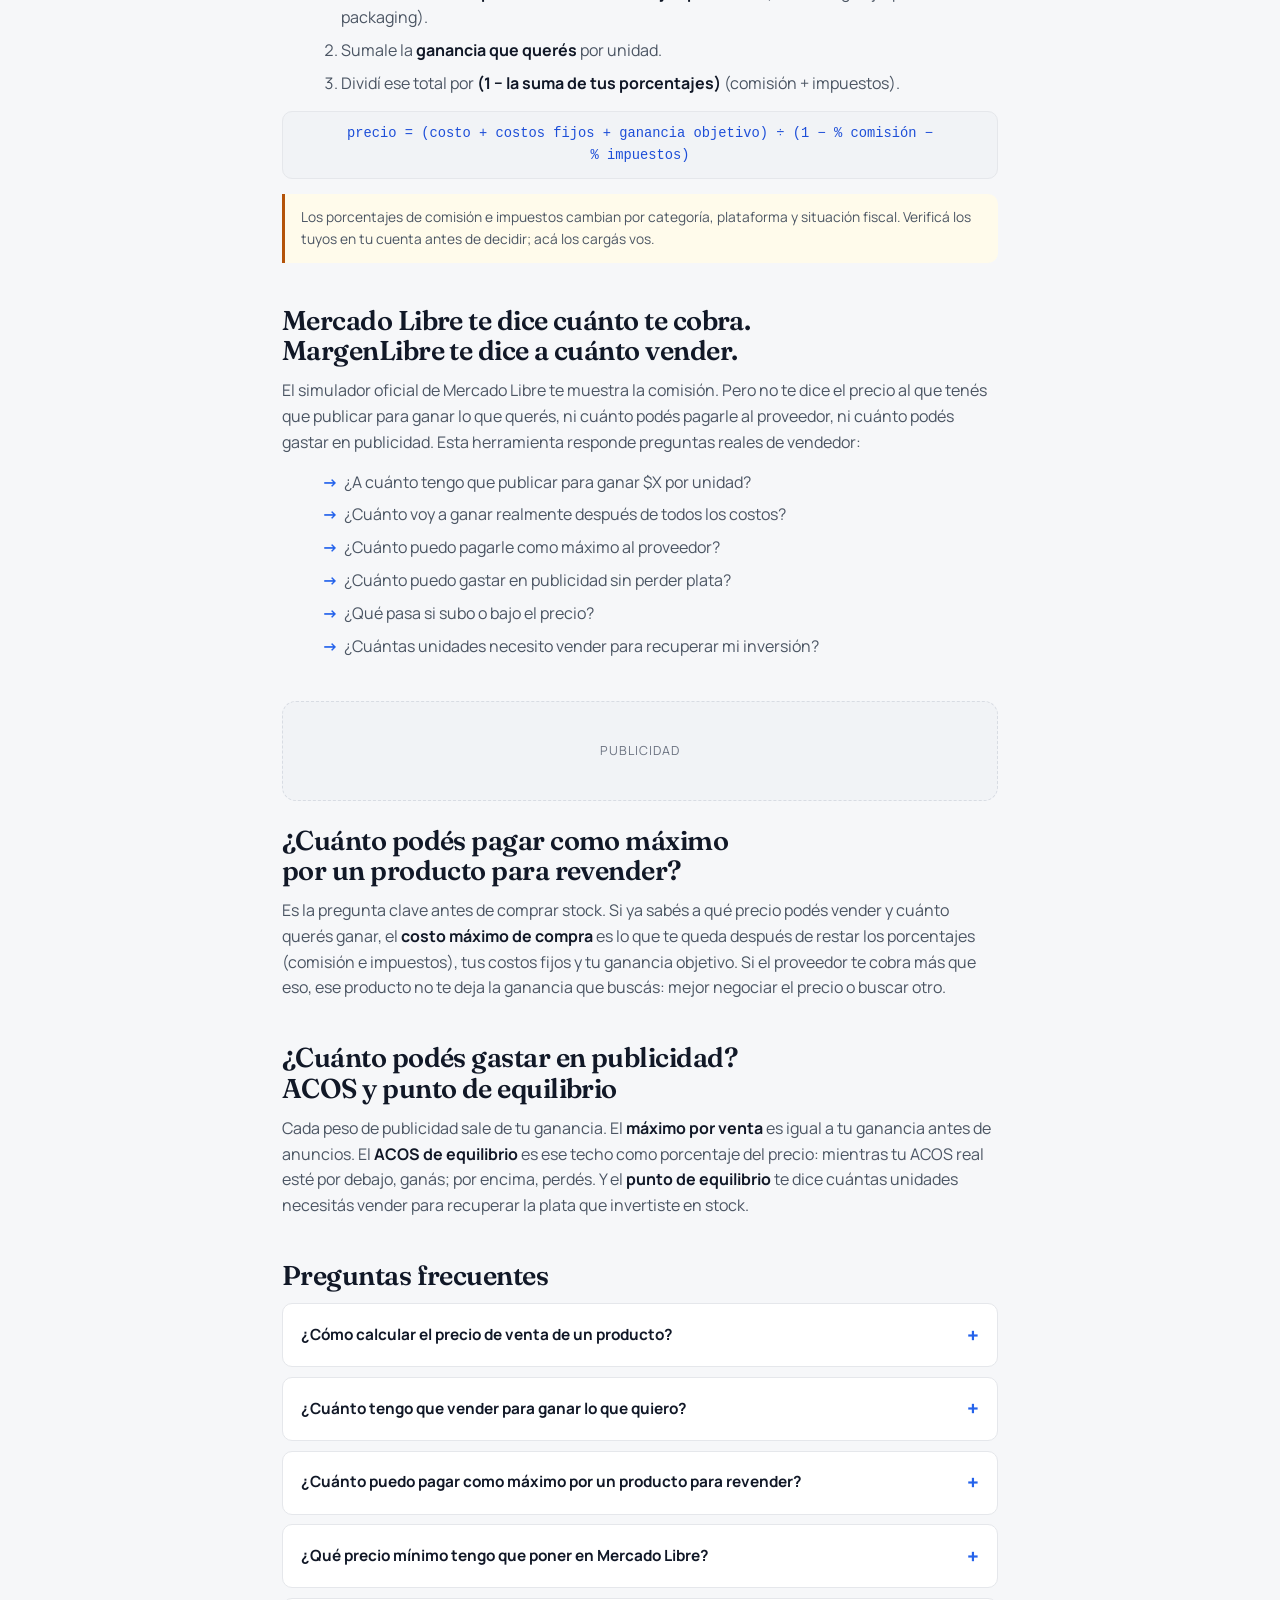
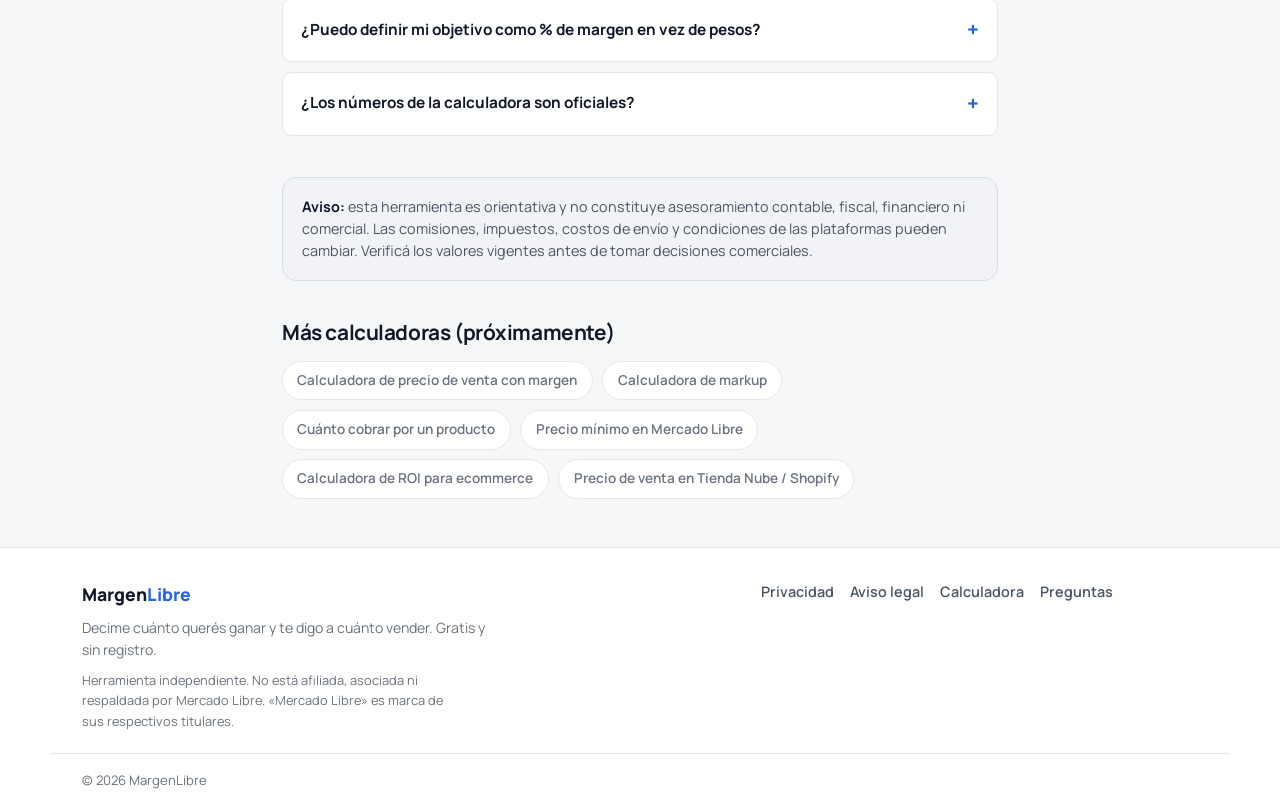
==== commit b1bcb61d: "feat: reversión a herramienta de decisión de precio ("decime cuánto querés ganar") Cambia el concept" ====
--- a/index.html
+++ b/index.html
@@ -5,8 +5,8 @@
   <meta name="viewport" content="width=device-width, initial-scale=1" />
 
   <!-- ===== SEO ===== -->
-  <title>Calculadora de rentabilidad de Mercado Libre gratis | MargenLibre</title>
-  <meta name="description" content="Calculá tu ganancia neta, margen, ROI, punto de equilibrio y cuánto podés gastar en publicidad en Mercado Libre. Gratis, sin registro y con tus propios números." />
+  <title>Calculadora de precio de venta: decí cuánto querés ganar | MargenLibre</title>
+  <meta name="description" content="Decinos cuánto te cuesta y cuánto querés ganar por unidad y calculamos a qué precio publicar, con comisiones, envío, publicidad e impuestos. Gratis y sin registro." />
   <link rel="canonical" href="https://margenlibre.com/" />
   <meta name="robots" content="index, follow" />
   <meta name="theme-color" content="#111827" />
@@ -14,19 +14,18 @@
   <!-- ===== Open Graph ===== -->
   <meta property="og:type" content="website" />
   <meta property="og:site_name" content="MargenLibre" />
-  <meta property="og:title" content="Calculadora de rentabilidad de Mercado Libre" />
-  <meta property="og:description" content="Descubrí cuánto ganás realmente en cada venta de Mercado Libre y cuánto podés invertir en publicidad sin perder plata." />
+  <meta property="og:title" content="Decime cuánto querés ganar. Te digo a cuánto vender." />
+  <meta property="og:description" content="Calculá el precio de venta que necesitás para alcanzar tu ganancia objetivo, con comisiones, publicidad, envío e impuestos." />
   <meta property="og:url" content="https://margenlibre.com/" />
   <meta property="og:locale" content="es_AR" />
   <meta property="og:image" content="https://margenlibre.com/assets/og-image.png" />
 
   <!-- ===== Twitter ===== -->
   <meta name="twitter:card" content="summary_large_image" />
-  <meta name="twitter:title" content="Calculadora de rentabilidad de Mercado Libre" />
-  <meta name="twitter:description" content="Ganancia neta, margen, ROI, punto de equilibrio y máximo gasto publicitario. Gratis y sin registro." />
+  <meta name="twitter:title" content="Decime cuánto querés ganar. Te digo a cuánto vender." />
+  <meta name="twitter:description" content="Calculadora del precio de venta para alcanzar tu ganancia objetivo. Gratis y sin registro." />
   <meta name="twitter:image" content="https://margenlibre.com/assets/og-image.png" />
 
-  <!-- ===== Favicon ===== -->
   <link rel="icon" type="image/svg+xml" href="assets/favicon.svg" />
 
   <!-- ===== Fonts ===== -->
@@ -34,24 +33,24 @@
   <link rel="preconnect" href="https://fonts.gstatic.com" crossorigin />
   <link rel="stylesheet" href="https://fonts.googleapis.com/css2?family=Manrope:wght@400;500;600;700;800&family=Fraunces:opsz,wght@9..144,500;9..144,600&display=swap" />
 
-  <link rel="stylesheet" href="styles.css?v=20260902" />
+  <link rel="stylesheet" href="styles.css?v=20260903" />
 
   <!-- ===== JSON-LD: WebApplication ===== -->
   <script type="application/ld+json">
   {
     "@context": "https://schema.org",
     "@type": "WebApplication",
-    "name": "MargenLibre — Calculadora de rentabilidad de Mercado Libre",
+    "name": "MargenLibre — Calculadora de precio de venta",
     "url": "https://margenlibre.com/",
     "applicationCategory": "FinanceApplication",
     "operatingSystem": "Web",
-    "description": "Calculadora gratuita de rentabilidad para vendedores de Mercado Libre: ganancia neta, margen, ROI, punto de equilibrio y máximo gasto publicitario.",
+    "description": "Calculadora que te dice a qué precio vender un producto para alcanzar la ganancia que querés, considerando comisiones, envío, publicidad e impuestos.",
     "inLanguage": "es-AR",
     "offers": { "@type": "Offer", "price": "0", "priceCurrency": "ARS" }
   }
   </script>
 
-  <!-- ===== JSON-LD: FAQPage (refleja las preguntas visibles) ===== -->
+  <!-- ===== JSON-LD: FAQPage ===== -->
   <script type="application/ld+json">
   {
     "@context": "https://schema.org",
@@ -59,40 +58,39 @@
     "mainEntity": [
       {
         "@type": "Question",
-        "name": "¿Cómo se calcula la rentabilidad de una venta en Mercado Libre?",
-        "acceptedAnswer": { "@type": "Answer", "text": "Se restan del precio de venta todos los costos: costo del producto, comisión de Mercado Libre, cargo fijo, envío, impuestos, publicidad y otros gastos. Lo que queda es la ganancia neta. El margen es esa ganancia dividida por el precio, y el ROI es la ganancia dividida por el costo total." }
+        "name": "¿Cómo calcular el precio de venta de un producto?",
+        "acceptedAnswer": { "@type": "Answer", "text": "Sumá tu costo del producto, los costos fijos por venta (envío, cargo fijo, publicidad, otros) y la ganancia que querés obtener, y dividí ese total por (1 menos la suma de los porcentajes de comisión e impuestos). El resultado es el precio mínimo al que deberías publicar para ganar lo que buscás." }
       },
       {
         "@type": "Question",
-        "name": "¿Cuánto me cobra Mercado Libre por vender?",
-        "acceptedAnswer": { "@type": "Answer", "text": "Mercado Libre cobra una comisión (un porcentaje del precio) que varía según la categoría y el tipo de publicación, y a veces un cargo fijo por unidad en productos de bajo precio. Los valores exactos cambian con el tiempo: consultá el simulador oficial o tu cuenta y cargá esos números en la calculadora." }
+        "name": "¿Cuánto tengo que vender para ganar lo que quiero?",
+        "acceptedAnswer": { "@type": "Answer", "text": "Depende de tu costo y tus gastos. Ingresá cuánto te cuesta el producto, cuánto querés ganar por unidad y tus comisiones, y la calculadora te devuelve el precio de publicación exacto para alcanzar esa ganancia." }
+      },
+      {
+        "@type": "Question",
+        "name": "¿Cuánto puedo pagar como máximo por un producto para revender?",
+        "acceptedAnswer": { "@type": "Answer", "text": "Si sabés a qué precio podés vender y cuánto querés ganar, el costo máximo de compra es el precio de venta menos los porcentajes (comisión e impuestos), menos tus costos fijos y menos tu ganancia objetivo. Por encima de ese costo, el producto no te deja la ganancia que buscás." }
       },
       {
         "@type": "Question",
         "name": "¿Cuánto puedo gastar en publicidad sin perder plata?",
-        "acceptedAnswer": { "@type": "Answer", "text": "El máximo que podés gastar en Product Ads por venta es igual a tu ganancia antes de publicidad. Si gastás más que eso, cada venta pasa a pérdida. Ese límite dividido por el precio de venta es tu ACOS de equilibrio." }
+        "acceptedAnswer": { "@type": "Answer", "text": "Como máximo, tu ganancia antes de publicidad. Ese límite dividido por el precio de venta es tu ACOS de equilibrio: por debajo ganás, por encima perdés." }
       },
       {
         "@type": "Question",
-        "name": "¿Qué es el ACOS de equilibrio?",
-        "acceptedAnswer": { "@type": "Answer", "text": "El ACOS (Advertising Cost of Sales) es el gasto en publicidad dividido por las ventas que generó, en porcentaje. El ACOS de equilibrio es el punto donde la publicidad se come toda tu ganancia: por debajo ganás, por encima perdés." }
+        "name": "¿Qué precio mínimo tengo que poner en Mercado Libre?",
+        "acceptedAnswer": { "@type": "Answer", "text": "El precio mínimo es el que cubre tu costo, la comisión de Mercado Libre, el cargo fijo, el envío, los impuestos y tu ganancia objetivo. La comisión exacta cambia por categoría: consultá tu publicación o el simulador oficial y cargá ese número." }
       },
       {
         "@type": "Question",
-        "name": "¿Cuál es la diferencia entre margen y ROI?",
-        "acceptedAnswer": { "@type": "Answer", "text": "El margen mide la ganancia como porcentaje del precio de venta (cuánto de cada peso vendido te queda). El ROI mide la ganancia como porcentaje de lo que invertiste en costos (cuánto rinde tu plata invertida). Sirven para cosas distintas." }
-      },
-      {
-        "@type": "Question",
-        "name": "¿Qué es el punto de equilibrio?",
-        "acceptedAnswer": { "@type": "Answer", "text": "Es la cantidad de unidades que necesitás vender para cubrir tus costos fijos del lote (como la inversión en publicidad y otros gastos) y no perder dinero. A partir de esa cantidad, cada venta adicional es ganancia." }
+        "name": "¿Cuál es la diferencia entre margen y ganancia en pesos?",
+        "acceptedAnswer": { "@type": "Answer", "text": "La ganancia en pesos es cuánta plata te queda por unidad. El margen es esa ganancia como porcentaje del precio de venta. Esta herramienta te deja definir tu objetivo de cualquiera de las dos formas." }
       }
     ]
   }
   </script>
 
-  <!-- TODO ANALYTICS: pegá acá tu etiqueta de Google Analytics (GA4) cuando la tengas.
-       El sitio funciona perfectamente sin Analytics; ninguna función depende de él. -->
+  <!-- TODO ANALYTICS: pegá acá tu etiqueta de Google Analytics (GA4). El sitio funciona sin Analytics. -->
   <!-- TODO COOKIES: si activás AdSense/Analytics, agregá acá tu banner de consentimiento (CMP). -->
 </head>
 
@@ -108,7 +106,7 @@
         </span>
         <span class="brand-name">Margen<span class="brand-accent">Libre</span></span>
       </a>
-      <nav class="header-nav" aria-label="Herramientas">
+      <nav class="header-nav" aria-label="Secciones">
         <a href="#guias" class="nav-link">Cómo funciona</a>
         <a href="#faq" class="nav-link">Preguntas</a>
         <a href="#mas-herramientas" class="nav-link nav-link--muted">Más herramientas</a>
@@ -120,10 +118,10 @@
     <!-- ===================== HERO + TOOL ===================== -->
     <section class="hero" id="calculadora">
       <div class="container">
-        <h1 class="hero-title">Calculadora de rentabilidad de Mercado Libre</h1>
+        <h1 class="hero-title">Decime cuánto querés ganar.<br>Te digo a cuánto vender.</h1>
         <p class="hero-sub">
-          Después de comisiones, impuestos, envío y publicidad: <strong>¿cuánto ganás
-          realmente en cada venta</strong> y cuánto podés gastar en anuncios sin perder plata.
+          Calculá el <strong>precio de venta</strong> que necesitás para alcanzar tu ganancia
+          objetivo, teniendo en cuenta comisiones, publicidad, envío e impuestos.
         </p>
 
         <div class="tool-grid">
@@ -137,75 +135,84 @@
               </div>
             </div>
 
-            <!-- Paso 1 -->
-            <details class="acc" open>
+            <div class="field">
+              <label for="nombreProducto">¿Qué producto querés vender? <span class="opt">(opcional)</span></label>
+              <input id="nombreProducto" name="nombreProducto" type="text" placeholder="Ej: Stanley Mate System 1.2L" maxlength="80" />
+              <small class="hint">Solo para personalizar el resultado. No buscamos precios ni datos del producto.</small>
+            </div>
+
+            <div class="field">
+              <label for="costoProducto">¿Cuánto te cuesta? <span class="req" title="obligatorio">*</span></label>
+              <div class="input-money" data-sym="$">
+                <input id="costoProducto" name="costoProducto" type="text" inputmode="decimal" placeholder="0" />
+              </div>
+              <small class="hint">Lo que pagás vos por cada unidad.</small>
+              <small class="err" data-err="costoProducto" role="alert"></small>
+            </div>
+
+            <!-- Campo protagonista: cuánto querés ganar -->
+            <div class="field field-hero">
+              <div class="field-hero-head">
+                <label for="gananciaObjetivo" id="objetivo-label">¿Cuánto querés ganar por unidad? <span class="req">*</span></label>
+                <button type="button" class="modo-toggle" id="modo-toggle" aria-pressed="false">
+                  Usar % de margen
+                </button>
+              </div>
+              <div class="input-money" data-sym="$" id="wrap-ganancia">
+                <input id="gananciaObjetivo" name="gananciaObjetivo" type="text" inputmode="decimal" placeholder="0" />
+              </div>
+              <div class="input-pct" id="wrap-margen" hidden>
+                <input id="margenObjetivoPct" name="margenObjetivoPct" type="text" inputmode="decimal" placeholder="Ej: 30" />
+              </div>
+              <small class="hint" id="objetivo-hint">Tu objetivo de ganancia en pesos por cada venta.</small>
+              <small class="err" data-err="gananciaObjetivo" role="alert"></small>
+              <small class="err" data-err="margenObjetivoPct" role="alert"></small>
+            </div>
+
+            <div class="field">
+              <label for="canal">¿Dónde vendés?</label>
+              <select id="canal" name="canal">
+                <option value="mercadolibre">Mercado Libre</option>
+                <option value="tienda">Tienda online propia</option>
+                <option value="redes">Instagram / WhatsApp</option>
+                <option value="otro">Otro</option>
+              </select>
+            </div>
+
+            <!-- Costos avanzados -->
+            <details class="acc" id="acc-costos">
               <summary class="acc-sum">
-                <span class="acc-num">1</span>
-                <span class="acc-title">Contame sobre tu producto</span>
+                <span class="acc-num">+</span>
+                <span class="acc-title">Agregar tus costos</span>
                 <svg class="acc-caret" viewBox="0 0 24 24" width="18" height="18" fill="none" stroke="currentColor" stroke-width="2" aria-hidden="true"><path d="M6 9l6 6 6-6"/></svg>
               </summary>
               <div class="acc-body">
-                <div class="field">
-                  <label for="precioVenta">Precio de venta <span class="req" title="obligatorio">*</span></label>
-                  <div class="input-money" data-sym="$">
-                    <input id="precioVenta" name="precioVenta" type="text" inputmode="decimal" placeholder="0" aria-describedby="precioVenta-help" />
-                  </div>
-                  <small id="precioVenta-help" class="hint">Lo que paga el comprador por una unidad.</small>
-                  <small class="err" data-err="precioVenta" role="alert"></small>
-                </div>
-
-                <div class="field-row">
-                  <div class="field">
-                    <label for="costoProducto">Costo del producto</label>
-                    <div class="input-money" data-sym="$">
-                      <input id="costoProducto" name="costoProducto" type="text" inputmode="decimal" placeholder="0" />
-                    </div>
-                    <small class="hint">Lo que te cuesta a vos por unidad.</small>
-                    <small class="err" data-err="costoProducto" role="alert"></small>
-                  </div>
-                  <div class="field">
-                    <label for="unidades">Cantidad de unidades</label>
-                    <input id="unidades" name="unidades" type="text" inputmode="numeric" placeholder="1" />
-                    <small class="hint">Para calcular la ganancia del lote.</small>
-                    <small class="err" data-err="unidades" role="alert"></small>
-                  </div>
-                </div>
-              </div>
-            </details>
-
-            <!-- Paso 2 -->
-            <details class="acc" open>
-              <summary class="acc-sum">
-                <span class="acc-num">2</span>
-                <span class="acc-title">Agregá tus costos</span>
-                <svg class="acc-caret" viewBox="0 0 24 24" width="18" height="18" fill="none" stroke="currentColor" stroke-width="2" aria-hidden="true"><path d="M6 9l6 6 6-6"/></svg>
-              </summary>
-              <div class="acc-body">
-                <div class="cat-bar">
+                <!-- Categoría (solo Mercado Libre) -->
+                <div class="cat-bar" id="cat-bar">
                   <label for="categoria">Categoría del producto</label>
                   <select id="categoria" name="categoria" aria-describedby="cat-help"></select>
                   <div id="cat-help" class="cat-help">
-                    <strong>¿No sabés cuánto te cobra Mercado Libre?</strong> El porcentaje cambia
-                    por categoría y por tipo de publicación (clásica o premium). Mirá el tuyo exacto
-                    en tu publicación, en la sección <em>«Costo de venta»</em>, o en el
+                    <strong>¿No sabés cuánto te cobra Mercado Libre?</strong> El porcentaje cambia por
+                    categoría y tipo de publicación. Mirá el tuyo exacto en tu publicación, en
+                    <em>«Costo de venta»</em>, o en el
                     <a href="https://www.mercadolibre.com.ar/simulador-de-costos" target="_blank" rel="noopener noreferrer">simulador oficial de ML</a>.
-                    Cargalo una vez acá y lo <strong>recordamos para esa categoría</strong>.
+                    Cargalo una vez y lo <strong>recordamos para esa categoría</strong>.
                   </div>
                   <small id="cat-ref-note" class="hint cat-ref-note" hidden></small>
                 </div>
 
                 <div class="field-row">
                   <div class="field">
-                    <label for="comisionPct">Comisión de Mercado Libre</label>
+                    <label for="comisionPct" id="comision-label">Comisión de Mercado Libre</label>
                     <div class="input-pct">
                       <input id="comisionPct" name="comisionPct" type="text" inputmode="decimal" placeholder="0" />
                     </div>
-                    <small class="hint">% sobre el precio. Varía por categoría.</small>
+                    <small class="hint">% sobre el precio de venta.</small>
                     <small class="err" data-err="comisionPct" role="alert"></small>
                     <small class="saved-note" id="comision-saved" role="status" hidden></small>
                   </div>
-                  <div class="field">
-                    <label for="cargoFijo">Cargo fijo de ML</label>
+                  <div class="field" id="field-cargofijo">
+                    <label for="cargoFijo">Cargo fijo por venta</label>
                     <div class="input-money" data-sym="$">
                       <input id="cargoFijo" name="cargoFijo" type="text" inputmode="decimal" placeholder="0" />
                     </div>
@@ -216,11 +223,11 @@
 
                 <div class="field-row">
                   <div class="field">
-                    <label for="envio">Costo de envío</label>
+                    <label for="envio">Envío que pagás vos</label>
                     <div class="input-money" data-sym="$">
                       <input id="envio" name="envio" type="text" inputmode="decimal" placeholder="0" />
                     </div>
-                    <small class="hint">Lo que te cuesta el envío por unidad.</small>
+                    <small class="hint">Costo de envío por unidad.</small>
                     <small class="err" data-err="envio" role="alert"></small>
                   </div>
                   <div class="field">
@@ -235,37 +242,52 @@
 
                 <div class="field-row">
                   <div class="field">
-                    <label for="publicidad">Inversión en publicidad</label>
+                    <label for="publicidad">Publicidad por venta</label>
                     <div class="input-money" data-sym="$">
                       <input id="publicidad" name="publicidad" type="text" inputmode="decimal" placeholder="0" />
                     </div>
-                    <small class="hint">Total en Product Ads para todo el lote.</small>
+                    <small class="hint">Lo que gastás en ads por cada venta.</small>
                     <small class="err" data-err="publicidad" role="alert"></small>
                   </div>
                   <div class="field">
-                    <label for="otrosCostos">Otros costos</label>
+                    <label for="otrosCostos">Packaging / otros</label>
                     <div class="input-money" data-sym="$">
                       <input id="otrosCostos" name="otrosCostos" type="text" inputmode="decimal" placeholder="0" />
                     </div>
-                    <small class="hint">Empaque, packaging, etc. (total del lote).</small>
+                    <small class="hint">Empaque, etiquetas, etc. por unidad.</small>
                     <small class="err" data-err="otrosCostos" role="alert"></small>
                   </div>
                 </div>
 
-                <div class="field">
-                  <label for="margenObjetivoPct">Margen objetivo <span class="opt">(opcional)</span></label>
-                  <div class="input-pct">
-                    <input id="margenObjetivoPct" name="margenObjetivoPct" type="text" inputmode="decimal" placeholder="Ej: 20" />
-                  </div>
-                  <small class="hint">Si lo ingresás, te decimos el precio mínimo para alcanzarlo.</small>
-                  <small class="err" data-err="margenObjetivoPct" role="alert"></small>
-                </div>
+                <div class="field-row">
+                  <div class="field">
+                    <label for="precioReferencia">Precio al que pensás vender <span class="opt">(opcional)</span></label>
+                    <div class="input-money" data-sym="$">
+                      <input id="precioReferencia" name="precioReferencia" type="text" inputmode="decimal" placeholder="0" />
+                    </div>
+                    <small class="hint">Para calcular cuánto podés pagar por el producto.</small>
+                    <small class="err" data-err="precioReferencia" role="alert"></small>
+                  </div>
+                  <div class="field">
+                    <label for="inversionInicial">Inversión en stock <span class="opt">(opcional)</span></label>
+                    <div class="input-money" data-sym="$">
+                      <input id="inversionInicial" name="inversionInicial" type="text" inputmode="decimal" placeholder="0" />
+                    </div>
+                    <small class="hint">Total que invertís, para el punto de equilibrio.</small>
+                    <small class="err" data-err="inversionInicial" role="alert"></small>
+                  </div>
+                </div>
+
+                <p class="no-invent-note">
+                  No inventamos comisiones ni impuestos: todos los valores los cargás vos. Los que no sepas,
+                  dejalos en 0 o consultá tu cuenta.
+                </p>
               </div>
             </details>
 
             <div class="actions">
-              <button type="submit" class="btn btn-primary" id="btn-recalcular">Recalcular</button>
-              <button type="button" class="btn btn-ghost" id="btn-limpiar">Limpiar todo</button>
+              <button type="submit" class="btn btn-primary" id="btn-calcular">Calcular mi precio</button>
+              <button type="button" class="btn btn-ghost" id="btn-limpiar">Limpiar</button>
             </div>
             <p class="live-note">El resultado se actualiza solo mientras escribís.</p>
           </form>
@@ -275,68 +297,109 @@
             <!-- Estado vacío -->
             <div class="results-empty" id="results-empty">
               <div class="empty-icon" aria-hidden="true">
-                <svg viewBox="0 0 24 24" width="34" height="34" fill="none" stroke="currentColor" stroke-width="1.6" stroke-linecap="round" stroke-linejoin="round"><path d="M3 3v18h18"/><rect x="7" y="12" width="3" height="6"/><rect x="12" y="8" width="3" height="10"/><rect x="17" y="5" width="3" height="13"/></svg>
-              </div>
-              <h2>Tu resultado aparece acá</h2>
-              <p>Completá al menos el precio de venta para ver tu ganancia neta, margen, ROI y cuánto podés gastar en publicidad.</p>
+                <svg viewBox="0 0 24 24" width="34" height="34" fill="none" stroke="currentColor" stroke-width="1.6" stroke-linecap="round" stroke-linejoin="round"><path d="M12 2v20M2 12h20"/><circle cx="12" cy="12" r="9"/></svg>
+              </div>
+              <h2>Tu precio de venta aparece acá</h2>
+              <p>Completá cuánto te cuesta y cuánto querés ganar, y te decimos a qué precio publicar.</p>
+            </div>
+
+            <!-- Estado imposible -->
+            <div class="results-imposible" id="results-imposible" hidden>
+              <div class="imp-icon" aria-hidden="true">⚠️</div>
+              <h2>No hay un precio posible</h2>
+              <p id="r-imposible"></p>
             </div>
 
             <!-- Estado con datos -->
             <div class="results-full" id="results-full" hidden>
-              <div class="paso3-tag">Paso 3 · Descubrí cuánto ganás</div>
-
-              <!-- Semáforo + resultado principal -->
-              <div class="hero-result" data-estado="rentable" id="hero-result">
+              <!-- Precio recomendado -->
+              <div class="price-hero" id="hero-result" data-estado="rentable">
+                <p class="price-pre" id="r-obj-line">Para ganar tu objetivo…</p>
+                <p class="price-label">Deberías publicarlo aproximadamente a</p>
+                <div class="price-big" id="r-precio">—</div>
+                <p class="price-sub" id="r-precio-sub"></p>
                 <div class="semaforo" id="semaforo">
                   <span class="semaforo-dot" aria-hidden="true"></span>
                   <span class="semaforo-label" id="semaforo-label">Rentable</span>
                 </div>
-                <div class="primary-figures">
-                  <div class="figure figure-main">
-                    <span class="figure-label">Ganancia neta por venta</span>
-                    <span class="figure-value" id="r-gananciaUnit">—</span>
-                  </div>
-                  <div class="figure">
-                    <span class="figure-label">Margen neto</span>
-                    <span class="figure-value" id="r-margenPct">—</span>
-                  </div>
-                </div>
-              </div>
-
-              <!-- Diferencial: publicidad -->
-              <div class="ads-box" id="ads-box">
-                <h3 class="ads-title">
-                  <svg viewBox="0 0 24 24" width="20" height="20" fill="none" stroke="currentColor" stroke-width="2" stroke-linecap="round" stroke-linejoin="round" aria-hidden="true"><path d="m3 11 18-5v12L3 14v-3z"/><path d="M11.6 16.8a3 3 0 1 1-5.8-1.6"/></svg>
-                  ¿Cuánto puedo gastar en publicidad sin perder plata?
-                </h3>
-                <div class="ads-grid">
-                  <div class="ads-cell">
-                    <span class="ads-cell-label">Máximo por venta</span>
-                    <span class="ads-cell-value" id="r-maxAdsVenta">—</span>
-                  </div>
-                  <div class="ads-cell">
-                    <span class="ads-cell-label">ACOS de equilibrio</span>
-                    <span class="ads-cell-value" id="r-acos">—</span>
-                  </div>
-                  <div class="ads-cell">
-                    <span class="ads-cell-label" id="r-difAds-label">Margen libre para ads</span>
-                    <span class="ads-cell-value" id="r-difAds">—</span>
-                  </div>
-                </div>
-                <p class="ads-msg" id="ads-msg"></p>
+              </div>
+
+              <!-- Cifras clave -->
+              <div class="kpis" id="kpis">
+                <div class="kpi"><span class="kpi-label">Ganancia por unidad</span><span class="kpi-value" id="r-ganancia">—</span></div>
+                <div class="kpi"><span class="kpi-label">Margen</span><span class="kpi-value" id="r-margen">—</span></div>
+                <div class="kpi"><span class="kpi-label">Costos totales</span><span class="kpi-value" id="r-costos">—</span></div>
+                <div class="kpi"><span class="kpi-label">ROI sobre costos</span><span class="kpi-value" id="r-roi">—</span></div>
               </div>
 
               <!-- Ad slot debajo del resultado -->
-              <aside class="ad-slot" aria-label="Publicidad">
-                <span>Publicidad</span>
-                <!-- PEGA AQUÍ TU CÓDIGO DE ADSENSE -->
-              </aside>
-
-              <!-- Desglose completo -->
-              <div class="breakdown">
-                <h3 class="breakdown-title">Desglose completo</h3>
-                <ul class="breakdown-list" id="breakdown-list"></ul>
-              </div>
+              <aside class="ad-slot" aria-label="Publicidad"><span>Publicidad</span><!-- PEGA AQUÍ TU CÓDIGO DE ADSENSE --></aside>
+
+              <!-- ¿Qué pasa si cambiás el precio? -->
+              <section class="res-block">
+                <h3>¿Qué pasa si cambiás el precio?</h3>
+                <p class="res-hint">Cuánto ganás si publicás más caro o más barato.</p>
+                <div class="table-wrap">
+                  <table class="scen-table">
+                    <thead><tr><th>Precio de publicación</th><th>Ganancia</th><th>Margen</th></tr></thead>
+                    <tbody id="tbl-precios"></tbody>
+                  </table>
+                </div>
+              </section>
+
+              <!-- Costo máximo del proveedor -->
+              <section class="res-block res-card" id="costomax-box">
+                <h3>¿Cuánto podés pagar como máximo por el producto?</h3>
+                <p class="res-hint" id="costomax-ref"></p>
+                <div class="big-answer"><span id="r-costomax">—</span></div>
+                <p class="res-msg" id="costomax-msg"></p>
+              </section>
+
+              <!-- Publicidad -->
+              <section class="res-block res-card" id="pub-box">
+                <h3>¿Cuánto podés gastar en publicidad?</h3>
+                <div class="pub-grid">
+                  <div class="pub-cell"><span class="pub-label">Publicidad actual</span><span class="pub-value" id="r-pubactual">—</span></div>
+                  <div class="pub-cell"><span class="pub-label">Adicional disponible</span><span class="pub-value" id="r-pubadic">—</span></div>
+                  <div class="pub-cell"><span class="pub-label">Máximo total</span><span class="pub-value" id="r-maxpub">—</span></div>
+                  <div class="pub-cell"><span class="pub-label">ACOS de equilibrio</span><span class="pub-value" id="r-acos">—</span></div>
+                </div>
+                <p class="res-msg" id="pub-msg"></p>
+                <details class="mini-help">
+                  <summary>¿Qué significa cada uno?</summary>
+                  <ul>
+                    <li><strong>Publicidad actual:</strong> lo que ya gastás en ads por venta.</li>
+                    <li><strong>Adicional disponible:</strong> cuánto más podés gastar antes de quedar en $0 de ganancia.</li>
+                    <li><strong>Máximo total:</strong> el techo de publicidad por venta (toda tu ganancia antes de ads).</li>
+                    <li><strong>ACOS de equilibrio:</strong> ese máximo como % del precio. Por debajo ganás, por encima perdés.</li>
+                  </ul>
+                </details>
+              </section>
+
+              <!-- Punto de equilibrio (si hay inversión) -->
+              <section class="res-block res-card" id="equilibrio-box" hidden>
+                <h3>Punto de equilibrio</h3>
+                <div class="big-answer"><span id="r-unidades">—</span></div>
+                <p class="res-msg" id="equilibrio-msg"></p>
+              </section>
+
+              <!-- Decisión / escenarios de ganancia -->
+              <section class="res-block decision" id="decision-box">
+                <div class="decision-target">
+                  <span class="decision-tag">🎯 Tu precio objetivo</span>
+                  <span class="decision-price" id="r-precio-objetivo">—</span>
+                  <span class="decision-sub" id="r-decision-sub"></span>
+                </div>
+                <div id="escenarios-ganancia">
+                  <p class="decision-alt">💡 Si el mercado no acepta ese precio, mirá otros objetivos:</p>
+                  <div class="table-wrap">
+                    <table class="scen-table">
+                      <thead><tr><th>Para ganar</th><th>Publicá a</th></tr></thead>
+                      <tbody id="tbl-ganancias"></tbody>
+                    </table>
+                  </div>
+                </div>
+              </section>
 
               <!-- Cómo se calculó -->
               <details class="calc-detail" id="como-calculo">
@@ -352,20 +415,15 @@
           </div>
         </div>
 
-        <!-- Privacidad + límites -->
         <p class="privacy-badge">
-          🔒 100 % privado — todos los cálculos se hacen en tu navegador. No se sube nada
-          a ningún servidor y funciona sin conexión después de la primera carga.
+          🔒 100 % privado — todos los cálculos se hacen en tu navegador. No se sube nada a
+          ningún servidor y funciona sin conexión después de la primera carga.
         </p>
       </div>
     </section>
 
-    <!-- Ad slot leaderboard -->
     <div class="container">
-      <aside class="ad-slot ad-leaderboard" aria-label="Publicidad">
-        <span>Publicidad</span>
-        <!-- PEGA AQUÍ TU CÓDIGO DE ADSENSE -->
-      </aside>
+      <aside class="ad-slot ad-leaderboard" aria-label="Publicidad"><span>Publicidad</span><!-- PEGA AQUÍ TU CÓDIGO DE ADSENSE --></aside>
     </div>
 
     <!-- ===================== CONTENIDO SEO ===================== -->
@@ -373,155 +431,118 @@
       <div class="container content-inner">
 
         <article class="prose">
-          <h2>¿Cómo calcular la rentabilidad de una venta en Mercado Libre?</h2>
+          <h2>¿Cómo calcular el precio de venta de un producto?</h2>
           <p>
-            Calcular la rentabilidad significa responder una pregunta simple: después de
-            <em>todos</em> tus costos, ¿cuánto te queda de cada venta? El simulador oficial
-            de Mercado Libre te muestra cuánto te cobra la plataforma, pero no incluye el
-            costo de tu producto, tus impuestos ni lo que gastás en publicidad. Esta
-            calculadora junta todo.
+            La mayoría de las calculadoras te dicen cuánto te cobra la plataforma. Esta hace lo
+            contrario: vos decís <strong>cuánto querés ganar</strong> y te decimos
+            <strong>a qué precio publicar</strong>. Es la pregunta que de verdad importa cuando
+            estás por poner un producto a la venta.
           </p>
-          <p>El proceso es siempre el mismo:</p>
+          <p>La fórmula es simple:</p>
           <ol>
-            <li>Partís del <strong>precio de venta</strong> (lo que paga el comprador).</li>
-            <li>Le restás el <strong>costo del producto</strong> y la <strong>comisión</strong> de Mercado Libre.</li>
-            <li>Le restás el <strong>cargo fijo</strong>, el <strong>envío</strong> y los <strong>impuestos</strong>.</li>
-            <li>Le restás la <strong>publicidad</strong> y cualquier <strong>otro costo</strong> (empaque, etiquetas, etc.).</li>
-            <li>Lo que queda es tu <strong>ganancia neta</strong>. Dividida por el precio, es tu <strong>margen</strong>.</li>
+            <li>Sumá tu <strong>costo del producto</strong> + los <strong>costos fijos por venta</strong> (envío, cargo fijo, publicidad, packaging).</li>
+            <li>Sumale la <strong>ganancia que querés</strong> por unidad.</li>
+            <li>Dividí ese total por <strong>(1 − la suma de tus porcentajes)</strong> (comisión + impuestos).</li>
           </ol>
+          <p class="formula-line">precio = (costo + costos fijos + ganancia objetivo) ÷ (1 − % comisión − % impuestos)</p>
           <p class="note-inline">
-            Las comisiones, impuestos y costos de envío cambian por categoría, país y tipo
-            de publicación, y se actualizan con el tiempo. Verificá siempre los valores
-            vigentes en tu cuenta antes de decidir; acá los cargás vos.
+            Los porcentajes de comisión e impuestos cambian por categoría, plataforma y situación
+            fiscal. Verificá los tuyos en tu cuenta antes de decidir; acá los cargás vos.
           </p>
         </article>
 
         <article class="prose">
-          <h2>¿Qué costos tenés que considerar?</h2>
+          <h2>Mercado Libre te dice cuánto te cobra. MargenLibre te dice a cuánto vender.</h2>
+          <p>
+            El simulador oficial de Mercado Libre te muestra la comisión. Pero no te dice el
+            precio al que tenés que publicar para ganar lo que querés, ni cuánto podés pagarle al
+            proveedor, ni cuánto podés gastar en publicidad. Esta herramienta responde preguntas
+            reales de vendedor:
+          </p>
           <ul class="cost-list">
-            <li><strong>Costo del producto:</strong> lo que te cuesta conseguir cada unidad (fabricación, compra al proveedor, importación).</li>
-            <li><strong>Comisión de Mercado Libre:</strong> un porcentaje del precio que cambia según la categoría y el tipo de publicación (clásica o premium).</li>
-            <li><strong>Cargo fijo:</strong> en productos de precio bajo, Mercado Libre puede sumar un costo fijo por unidad vendida.</li>
-            <li><strong>Envío:</strong> según Mercado Envíos y quién lo paga. En muchos casos el costo lo absorbe el vendedor total o parcialmente.</li>
-            <li><strong>Impuestos:</strong> IVA, Ingresos Brutos, retenciones y percepciones dependen de tu situación fiscal. Se cargan como porcentaje del precio.</li>
-            <li><strong>Publicidad (Product Ads):</strong> lo que invertís para aparecer primero. Es el costo que más rápido puede dar vuelta tu rentabilidad.</li>
-            <li><strong>Otros costos:</strong> empaque, etiquetas, packaging premium, mermas, comisiones de pasarela adicionales.</li>
+            <li>¿A cuánto tengo que publicar para ganar $X por unidad?</li>
+            <li>¿Cuánto voy a ganar realmente después de todos los costos?</li>
+            <li>¿Cuánto puedo pagarle como máximo al proveedor?</li>
+            <li>¿Cuánto puedo gastar en publicidad sin perder plata?</li>
+            <li>¿Qué pasa si subo o bajo el precio?</li>
+            <li>¿Cuántas unidades necesito vender para recuperar mi inversión?</li>
           </ul>
         </article>
 
-        <!-- Ad slot in-content -->
-        <aside class="ad-slot" aria-label="Publicidad">
-          <span>Publicidad</span>
-          <!-- PEGA AQUÍ TU CÓDIGO DE ADSENSE -->
-        </aside>
+        <aside class="ad-slot" aria-label="Publicidad"><span>Publicidad</span><!-- PEGA AQUÍ TU CÓDIGO DE ADSENSE --></aside>
 
         <article class="prose">
-          <h2>Margen vs. ROI: ¿cuál mirar?</h2>
+          <h2>¿Cuánto podés pagar como máximo por un producto para revender?</h2>
           <p>
-            Son dos formas distintas de mirar la misma ganancia y conviene entender la diferencia:
-          </p>
-          <div class="compare">
-            <div class="compare-card">
-              <h3>Margen</h3>
-              <p>Ganancia ÷ <strong>precio de venta</strong>, en porcentaje.</p>
-              <p class="compare-ex">Responde: «de cada $100 que vendo, ¿cuánto me queda?». Sirve para comparar productos y fijar precios.</p>
-            </div>
-            <div class="compare-card">
-              <h3>ROI</h3>
-              <p>Ganancia ÷ <strong>costo total invertido</strong>, en porcentaje.</p>
-              <p class="compare-ex">Responde: «por cada $100 que puse, ¿cuánto gané?». Sirve para comparar en qué te conviene invertir tu capital.</p>
-            </div>
-          </div>
-          <p>
-            Un producto puede tener buen margen pero ROI bajo si requiere mucho capital
-            inmovilizado, y al revés. Mirar los dos te da la foto completa.
+            Es la pregunta clave antes de comprar stock. Si ya sabés a qué precio podés vender y
+            cuánto querés ganar, el <strong>costo máximo de compra</strong> es lo que te queda
+            después de restar los porcentajes (comisión e impuestos), tus costos fijos y tu
+            ganancia objetivo. Si el proveedor te cobra más que eso, ese producto no te deja la
+            ganancia que buscás: mejor negociar el precio o buscar otro.
           </p>
         </article>
 
         <article class="prose">
-          <h2>¿Cuánto puedo gastar en publicidad? ACOS y punto de equilibrio</h2>
+          <h2>¿Cuánto podés gastar en publicidad? ACOS y punto de equilibrio</h2>
           <p>
-            Cuando hacés Product Ads, cada peso que gastás sale de tu ganancia. La pregunta
-            clave es: <strong>¿hasta cuánto puedo gastar antes de quedar en cero?</strong>
-          </p>
-          <p>
-            El <strong>máximo gasto publicitario por venta</strong> es igual a tu ganancia
-            <em>antes</em> de publicidad. Si tu producto te deja $2.000 de ganancia por venta
-            antes de anuncios, ese es tu techo: gastar más de $2.000 por venta en ads
-            significa vender a pérdida.
-          </p>
-          <p>
-            El <strong>ACOS de equilibrio</strong> es ese techo expresado como porcentaje del
-            precio. Con un precio de $10.000 y un techo de $2.000, tu ACOS de equilibrio es
-            20 %: mientras tu ACOS real esté por debajo de 20 %, ganás; por encima, perdés.
-          </p>
-          <p>
-            El <strong>punto de equilibrio</strong> te dice cuántas unidades necesitás vender
-            para recuperar una inversión fija (por ejemplo, una campaña de publicidad para
-            todo el lote) antes de empezar a ganar.
+            Cada peso de publicidad sale de tu ganancia. El <strong>máximo por venta</strong> es
+            igual a tu ganancia antes de anuncios. El <strong>ACOS de equilibrio</strong> es ese
+            techo como porcentaje del precio: mientras tu ACOS real esté por debajo, ganás; por
+            encima, perdés. Y el <strong>punto de equilibrio</strong> te dice cuántas unidades
+            necesitás vender para recuperar la plata que invertiste en stock.
           </p>
         </article>
 
-        <!-- FAQ -->
         <article class="prose faq" id="faq">
           <h2>Preguntas frecuentes</h2>
 
           <details class="faq-item">
-            <summary>¿Cómo se calcula la rentabilidad de una venta en Mercado Libre?</summary>
-            <p>Se restan del precio de venta todos los costos: producto, comisión, cargo fijo, envío, impuestos, publicidad y otros gastos. Lo que queda es la ganancia neta. El margen es esa ganancia dividida por el precio; el ROI, dividida por el costo total.</p>
+            <summary>¿Cómo calcular el precio de venta de un producto?</summary>
+            <p>Sumá tu costo, los costos fijos por venta y la ganancia que querés, y dividí por (1 − la suma de comisión e impuestos en porcentaje). El resultado es el precio mínimo para ganar lo que buscás. Esta calculadora lo hace por vos.</p>
           </details>
 
           <details class="faq-item">
-            <summary>¿Cuánto me cobra Mercado Libre por vender?</summary>
-            <p>Cobra una comisión (un porcentaje del precio) que depende de la categoría y del tipo de publicación, y a veces un cargo fijo por unidad en productos de precio bajo. Los valores exactos cambian con el tiempo: consultá el simulador oficial o tu cuenta y cargá esos números acá. Esta herramienta no fija comisiones: las ponés vos.</p>
+            <summary>¿Cuánto tengo que vender para ganar lo que quiero?</summary>
+            <p>Ingresá cuánto te cuesta el producto, cuánto querés ganar por unidad y tus comisiones. La herramienta te devuelve el precio de publicación exacto para alcanzar esa ganancia, y una tabla con qué pasa si subís o bajás el precio.</p>
           </details>
 
           <details class="faq-item">
-            <summary>¿Cuánto gano vendiendo en Mercado Libre?</summary>
-            <p>Depende de tu precio, tus costos y tu publicidad. Cargá tus números en la calculadora y vas a ver la ganancia neta por venta, el margen y la ganancia del lote completo según la cantidad de unidades.</p>
+            <summary>¿Cuánto puedo pagar como máximo por un producto para revender?</summary>
+            <p>Si sabés a qué precio podés vender y cuánto querés ganar, el costo máximo es el precio menos los porcentajes, menos tus costos fijos y menos tu ganancia. Cargá un «precio al que pensás vender» en los costos y te lo calculamos.</p>
           </details>
 
           <details class="faq-item">
-            <summary>¿Cuánto puedo gastar en publicidad sin perder plata?</summary>
-            <p>Como máximo, tu ganancia antes de publicidad. Ese límite, dividido por el precio de venta, es tu ACOS de equilibrio. La calculadora te muestra el máximo por venta y la diferencia contra lo que estás gastando hoy.</p>
+            <summary>¿Qué precio mínimo tengo que poner en Mercado Libre?</summary>
+            <p>El que cubre tu costo, la comisión de ML, el cargo fijo, el envío, los impuestos y tu ganancia. La comisión cambia por categoría: mirá tu publicación en «Costo de venta» o el simulador oficial, y cargá ese número. La herramienta no lo inventa.</p>
           </details>
 
           <details class="faq-item">
-            <summary>¿Cuál es la diferencia entre margen y ROI?</summary>
-            <p>El margen es la ganancia como porcentaje del precio de venta. El ROI es la ganancia como porcentaje de lo que invertiste en costos. El margen sirve para fijar precios; el ROI, para decidir dónde poner tu capital.</p>
-          </details>
-
-          <details class="faq-item">
-            <summary>¿Qué es el punto de equilibrio en Mercado Libre?</summary>
-            <p>La cantidad de unidades que tenés que vender para cubrir tus costos fijos del lote (como una campaña de publicidad) y no perder dinero. Desde esa cantidad en adelante, cada venta suma ganancia.</p>
+            <summary>¿Puedo definir mi objetivo como % de margen en vez de pesos?</summary>
+            <p>Sí. El modo principal es ganancia en pesos por unidad, pero con un clic podés cambiar a definir tu objetivo como porcentaje de margen sobre el precio.</p>
           </details>
 
           <details class="faq-item">
             <summary>¿Los números de la calculadora son oficiales?</summary>
-            <p>No. La herramienta no incluye comisiones ni impuestos oficiales: todos los valores los ingresás vos con los datos reales de tu cuenta. Es orientativa y no reemplaza asesoramiento contable o fiscal.</p>
+            <p>No. La herramienta no incluye comisiones ni impuestos precargados: todos los valores los ingresás vos con los datos reales de tu cuenta. Es orientativa y no reemplaza asesoramiento contable o fiscal.</p>
           </details>
         </article>
 
-        <!-- Disclaimer legal -->
         <div class="disclaimer" role="note">
-          <strong>Aviso:</strong> esta herramienta es orientativa y no constituye
-          asesoramiento contable, fiscal, financiero ni comercial. Las comisiones,
-          impuestos, costos de envío y condiciones de las plataformas pueden cambiar.
-          Verificá los valores vigentes antes de tomar decisiones comerciales.
+          <strong>Aviso:</strong> esta herramienta es orientativa y no constituye asesoramiento
+          contable, fiscal, financiero ni comercial. Las comisiones, impuestos, costos de envío y
+          condiciones de las plataformas pueden cambiar. Verificá los valores vigentes antes de
+          tomar decisiones comerciales.
         </div>
 
-        <!-- Más herramientas (futuro) -->
         <section class="more-tools" id="mas-herramientas">
           <h2>Más calculadoras (próximamente)</h2>
           <div class="tools-grid">
-            <span class="tool-pill">Calculadora de comisión de Mercado Libre</span>
-            <span class="tool-pill">Cuánto gano vendiendo en Mercado Libre</span>
-            <span class="tool-pill">Punto de equilibrio para ecommerce</span>
-            <span class="tool-pill">Calculadora de margen y markup</span>
+            <span class="tool-pill">Calculadora de precio de venta con margen</span>
+            <span class="tool-pill">Calculadora de markup</span>
+            <span class="tool-pill">Cuánto cobrar por un producto</span>
+            <span class="tool-pill">Precio mínimo en Mercado Libre</span>
             <span class="tool-pill">Calculadora de ROI para ecommerce</span>
-            <span class="tool-pill">Rentabilidad en Amazon</span>
-            <span class="tool-pill">Rentabilidad en Tienda Nube</span>
-            <span class="tool-pill">Rentabilidad en Shopify</span>
+            <span class="tool-pill">Precio de venta en Tienda Nube / Shopify</span>
           </div>
         </section>
       </div>
@@ -533,7 +554,7 @@
     <div class="container footer-inner">
       <div class="footer-brand">
         <span class="brand-name">Margen<span class="brand-accent">Libre</span></span>
-        <p>Calculadora de rentabilidad para vendedores de Mercado Libre. Gratis y sin registro.</p>
+        <p>Decime cuánto querés ganar y te digo a cuánto vender. Gratis y sin registro.</p>
         <p class="footer-indep">Herramienta independiente. No está afiliada, asociada ni respaldada por Mercado Libre. «Mercado Libre» es marca de sus respectivos titulares.</p>
       </div>
       <nav class="footer-nav" aria-label="Enlaces legales">
@@ -549,8 +570,8 @@
   </footer>
 
   <!-- ===================== SCRIPTS ===================== -->
-  <script defer src="calculo.js?v=20260902"></script>
-  <script defer src="lib/manifest.js?v=20260902"></script>
-  <script defer src="main.js?v=20260902"></script>
+  <script defer src="calculo.js?v=20260903"></script>
+  <script defer src="lib/manifest.js?v=20260903"></script>
+  <script defer src="main.js?v=20260903"></script>
 </body>
 </html>
--- a/styles.css
+++ b/styles.css
@@ -143,7 +143,8 @@
 .hero-sub strong { color: var(--ink); }
 
 /* ============================== 6. Tool grid ============================== */
-.tool-grid { display: grid; gap: 1.25rem; margin-top: clamp(1.4rem, 4vw, 2.2rem); }
+.tool-grid { display: grid; grid-template-columns: minmax(0, 1fr); gap: 1.25rem; margin-top: clamp(1.4rem, 4vw, 2.2rem); }
+.tool-card, .results { min-width: 0; }
 @media (min-width: 960px) {
   .tool-grid { grid-template-columns: minmax(0, 1fr) minmax(0, 1fr); align-items: start; gap: 1.5rem; }
   .results { position: sticky; top: 80px; }
@@ -200,7 +201,8 @@
   color: var(--ink);
   transition: border-color .18s, box-shadow .18s;
 }
-.moneda-wrap select { padding: .4rem .55rem; border-radius: 8px; width: auto; }
+.moneda-wrap { max-width: 100%; min-width: 0; }
+.moneda-wrap select { padding: .4rem .55rem; border-radius: 8px; width: auto; max-width: 160px; min-width: 0; }
 .field input:hover { border-color: var(--ink-mute); }
 .field input:focus, .field select:focus, select:focus {
   outline: none; border-color: var(--brand);
@@ -240,6 +242,31 @@
 .cat-ref-note { display: block; margin-top: .5rem; line-height: 1.45; color: var(--ink-soft); }
 .saved-note { display: block; font-size: .78rem; color: var(--green); font-weight: 700; margin-top: .28rem; }
 
+/* Campo protagonista: cuánto querés ganar */
+.field-hero {
+  background: var(--brand-050); border: 1.5px solid color-mix(in srgb, var(--brand) 25%, transparent);
+  border-radius: var(--radius); padding: .9rem; margin-top: 1rem;
+}
+.field-hero-head { display: flex; align-items: center; justify-content: space-between; gap: .5rem; margin-bottom: .35rem; }
+.field-hero label { margin-bottom: 0; font-size: .95rem; }
+.field-hero input { background: var(--surface); font-size: 1.15rem; font-weight: 700; }
+.modo-toggle {
+  font-size: .76rem; font-weight: 700; color: var(--brand-ink);
+  background: var(--surface); border: 1px solid var(--line-2); border-radius: 999px;
+  padding: .3rem .7rem; white-space: nowrap; transition: border-color .2s, color .2s;
+}
+.modo-toggle:hover { border-color: var(--brand); }
+
+.no-invent-note {
+  font-size: .8rem; color: var(--ink-mute); line-height: 1.5;
+  background: var(--surface-2); border-radius: var(--radius-sm); padding: .7rem .8rem; margin-top: .9rem;
+}
+.formula-line {
+  font-family: var(--mono, ui-monospace, monospace); font-size: .86rem; color: var(--brand-ink) !important;
+  background: var(--surface-2); border: 1px solid var(--line); border-radius: var(--radius-sm);
+  padding: .7rem .9rem; overflow-x: auto; text-align: center;
+}
+
 /* Actions */
 .actions { display: flex; gap: .7rem; margin-top: 1.1rem; }
 .btn {
@@ -273,19 +300,33 @@
 
 .paso3-tag { font-size: .76rem; font-weight: 800; letter-spacing: .02em; text-transform: uppercase; color: var(--brand); margin-bottom: .8rem; }
 
-/* Hero result + semaforo */
-.hero-result {
-  border-radius: var(--radius); padding: 1.2rem;
-  border: 1.5px solid var(--line);
-  background: var(--surface-2);
+/* Estado imposible */
+.results-imposible { text-align: center; padding: 2rem 1rem; }
+.imp-icon { font-size: 2.4rem; margin-bottom: .6rem; }
+.results-imposible h2 { font-size: 1.2rem; margin-bottom: .5rem; color: var(--red); }
+.results-imposible p { color: var(--ink-soft); font-size: .92rem; max-width: 40ch; margin-inline: auto; }
+
+/* Precio recomendado (hero del resultado) */
+.price-hero {
+  border-radius: var(--radius); padding: 1.4rem 1.2rem; text-align: center;
+  border: 1.5px solid color-mix(in srgb, var(--brand) 30%, transparent);
+  background: var(--brand-050);
   transition: background .3s, border-color .3s;
 }
-.hero-result[data-estado="rentable"] { background: var(--green-bg); border-color: color-mix(in srgb, var(--green) 40%, transparent); }
-.hero-result[data-estado="bajo"]     { background: var(--amber-bg); border-color: color-mix(in srgb, var(--amber) 40%, transparent); }
-.hero-result[data-estado="perdida"]  { background: var(--red-bg); border-color: color-mix(in srgb, var(--red) 40%, transparent); }
-
-.semaforo { display: inline-flex; align-items: center; gap: .5rem; font-weight: 800; font-size: .95rem; margin-bottom: .9rem; }
-.semaforo-dot { width: 12px; height: 12px; border-radius: 50%; background: var(--ink-mute); box-shadow: 0 0 0 4px color-mix(in srgb, var(--ink-mute) 22%, transparent); }
+.price-hero[data-estado="bajo"]    { background: var(--amber-bg); border-color: color-mix(in srgb, var(--amber) 40%, transparent); }
+.price-hero[data-estado="perdida"] { background: var(--red-bg); border-color: color-mix(in srgb, var(--red) 40%, transparent); }
+.price-pre { font-size: .9rem; font-weight: 700; color: var(--ink-soft); margin-bottom: .5rem; }
+.price-label { font-size: .82rem; color: var(--ink-mute); }
+.price-big {
+  font-family: var(--serif); font-weight: 600;
+  font-size: clamp(2.6rem, 12vw, 4rem); letter-spacing: -.03em; line-height: 1.05;
+  color: var(--brand-ink); font-variant-numeric: tabular-nums; margin: .1rem 0 .4rem;
+}
+.price-sub { font-size: .9rem; color: var(--ink-soft); max-width: 40ch; margin: 0 auto .9rem; line-height: 1.5; }
+.price-sub strong { color: var(--ink); }
+
+.semaforo { display: inline-flex; align-items: center; gap: .5rem; font-weight: 800; font-size: .9rem; }
+.semaforo-dot { width: 11px; height: 11px; border-radius: 50%; background: var(--ink-mute); box-shadow: 0 0 0 4px color-mix(in srgb, var(--ink-mute) 22%, transparent); }
 [data-estado="rentable"] .semaforo-dot { background: var(--green); box-shadow: 0 0 0 4px color-mix(in srgb, var(--green) 22%, transparent); }
 [data-estado="rentable"] .semaforo-label { color: var(--green); }
 [data-estado="bajo"] .semaforo-dot { background: var(--amber); box-shadow: 0 0 0 4px color-mix(in srgb, var(--amber) 22%, transparent); }
@@ -293,45 +334,60 @@
 [data-estado="perdida"] .semaforo-dot { background: var(--red); box-shadow: 0 0 0 4px color-mix(in srgb, var(--red) 22%, transparent); }
 [data-estado="perdida"] .semaforo-label { color: var(--red); }
 
-.primary-figures { display: grid; grid-template-columns: 1fr; gap: 1rem; }
-@media (min-width: 420px) { .primary-figures { grid-template-columns: 1.3fr 1fr; align-items: end; } }
-.figure { display: flex; flex-direction: column; }
-.figure-label { font-size: .8rem; font-weight: 600; color: var(--ink-soft); margin-bottom: .2rem; }
-.figure-value { font-weight: 800; font-size: clamp(1.5rem, 6vw, 2rem); letter-spacing: -.03em; line-height: 1; font-variant-numeric: tabular-nums; }
-.figure-main .figure-value { font-size: clamp(2rem, 9vw, 2.9rem); }
-.figure-value.is-neg { color: var(--red); }
-
-/* Ads box (differential) */
-.ads-box {
-  margin-top: 1rem; border-radius: var(--radius); padding: 1.1rem;
-  border: 1.5px solid var(--brand-050); background: var(--brand-050);
-}
-.ads-box[data-tone="warn"] { border-color: color-mix(in srgb, var(--amber) 35%, transparent); background: var(--amber-bg); }
-.ads-box[data-tone="danger"] { border-color: color-mix(in srgb, var(--red) 35%, transparent); background: var(--red-bg); }
-.ads-title { display: flex; align-items: center; gap: .5rem; font-size: 1rem; margin-bottom: .9rem; color: var(--ink); }
-.ads-title svg { color: var(--brand); flex: none; }
-.ads-grid { display: grid; grid-template-columns: repeat(3, 1fr); gap: .7rem; }
-@media (max-width: 400px) { .ads-grid { grid-template-columns: 1fr; } }
-.ads-cell { background: var(--surface); border: 1px solid var(--line); border-radius: var(--radius-sm); padding: .7rem; }
-.ads-cell-label { display: block; font-size: .72rem; color: var(--ink-mute); font-weight: 600; margin-bottom: .25rem; }
-.ads-cell-value { font-weight: 800; font-size: 1.15rem; letter-spacing: -.02em; font-variant-numeric: tabular-nums; }
-.ads-cell-value.is-neg { color: var(--red); }
-.ads-msg { margin-top: .85rem; font-size: .9rem; line-height: 1.5; color: var(--ink-soft); }
-.ads-msg strong { color: var(--ink); }
-
-/* Breakdown */
-.breakdown { margin-top: 1.2rem; }
-.breakdown-title { font-size: 1rem; margin-bottom: .6rem; }
-.breakdown-list { list-style: none; border: 1px solid var(--line); border-radius: var(--radius); overflow: hidden; }
-.bd-row { display: flex; justify-content: space-between; gap: 1rem; padding: .62rem .9rem; font-size: .92rem; border-bottom: 1px solid var(--line); }
-.bd-row:last-child { border-bottom: 0; }
-.bd-row:nth-child(even) { background: var(--surface-2); }
-.bd-label { color: var(--ink-soft); }
-.bd-value { font-weight: 700; font-variant-numeric: tabular-nums; white-space: nowrap; }
-.bd-row--neg .bd-value { color: var(--ink-soft); font-weight: 600; }
-.bd-row--strong { background: var(--brand-050) !important; }
-.bd-row--strong .bd-label { color: var(--ink); font-weight: 700; }
-.bd-row--strong .bd-value { color: var(--brand-ink); }
+/* KPIs */
+.kpis { display: grid; grid-template-columns: repeat(2, minmax(0, 1fr)); gap: .7rem; margin-top: 1rem; }
+@media (min-width: 480px) { .kpis { grid-template-columns: repeat(4, minmax(0, 1fr)); } }
+.kpi-value { overflow-wrap: anywhere; }
+.price-big, .decision-price, .big-answer { overflow-wrap: anywhere; }
+.kpi { background: var(--surface-2); border: 1px solid var(--line); border-radius: var(--radius-sm); padding: .7rem; }
+.kpi-label { display: block; font-size: .72rem; color: var(--ink-mute); font-weight: 600; margin-bottom: .2rem; }
+.kpi-value { font-weight: 800; font-size: 1.1rem; letter-spacing: -.02em; font-variant-numeric: tabular-nums; }
+
+/* Bloques de resultado */
+.res-block { margin-top: 1.4rem; }
+.res-block > h3 { font-size: 1.05rem; margin-bottom: .3rem; }
+.res-hint { font-size: .82rem; color: var(--ink-mute); margin-bottom: .7rem; }
+.res-card { background: var(--surface-2); border: 1px solid var(--line); border-radius: var(--radius); padding: 1.1rem; }
+.res-card > h3 { margin-bottom: .5rem; }
+.big-answer { font-weight: 800; font-size: clamp(1.6rem, 7vw, 2.2rem); letter-spacing: -.03em; color: var(--brand-ink); font-variant-numeric: tabular-nums; }
+.big-answer .neg { color: var(--red); font-size: 1.3rem; }
+.res-msg { font-size: .88rem; color: var(--ink-soft); line-height: 1.5; margin-top: .6rem; }
+.res-msg.msg-warn { color: var(--amber); font-weight: 600; }
+.res-msg strong { color: var(--ink); }
+
+/* Tablas de escenarios */
+.table-wrap { overflow-x: auto; border: 1px solid var(--line); border-radius: var(--radius); }
+.scen-table { width: 100%; border-collapse: collapse; font-size: .9rem; min-width: 320px; }
+.scen-table th, .scen-table td { padding: .6rem .9rem; text-align: right; font-variant-numeric: tabular-nums; white-space: nowrap; }
+.scen-table th:first-child, .scen-table td:first-child { text-align: left; }
+.scen-table thead th { font-size: .74rem; text-transform: uppercase; letter-spacing: .04em; color: var(--ink-mute); background: var(--surface-2); border-bottom: 1px solid var(--line); }
+.scen-table tbody tr { border-bottom: 1px solid var(--line); }
+.scen-table tbody tr:last-child { border-bottom: 0; }
+.scen-table td { font-weight: 600; }
+.scen-table td.neg { color: var(--red); }
+.scen-table .row-obj { background: var(--brand-050); }
+.scen-table .row-obj td { color: var(--brand-ink); font-weight: 800; }
+.tag-obj { font-size: .66rem; font-weight: 800; text-transform: uppercase; letter-spacing: .04em; color: #fff; background: var(--brand); padding: .1rem .4rem; border-radius: 999px; margin-left: .35rem; vertical-align: middle; }
+
+/* Publicidad */
+.pub-grid { display: grid; grid-template-columns: repeat(2, minmax(0, 1fr)); gap: .7rem; }
+.pub-value { overflow-wrap: anywhere; }
+.pub-cell { background: var(--surface); border: 1px solid var(--line); border-radius: var(--radius-sm); padding: .7rem; }
+.pub-label { display: block; font-size: .72rem; color: var(--ink-mute); font-weight: 600; margin-bottom: .2rem; }
+.pub-value { font-weight: 800; font-size: 1.05rem; letter-spacing: -.02em; font-variant-numeric: tabular-nums; }
+.mini-help { margin-top: .7rem; }
+.mini-help summary { cursor: pointer; font-size: .82rem; font-weight: 700; color: var(--brand-ink); }
+.mini-help ul { margin: .6rem 0 0 1.1rem; font-size: .82rem; color: var(--ink-soft); }
+.mini-help li { margin-bottom: .3rem; }
+.mini-help strong { color: var(--ink); }
+
+/* Decisión */
+.decision { border-top: 1px solid var(--line); padding-top: 1.2rem; }
+.decision-target { text-align: center; padding: 1.1rem; border-radius: var(--radius); background: var(--brand); color: #fff; }
+.decision-tag { display: block; font-size: .82rem; font-weight: 700; opacity: .92; }
+.decision-price { display: block; font-family: var(--serif); font-weight: 600; font-size: clamp(2rem, 9vw, 2.8rem); letter-spacing: -.03em; margin: .15rem 0; font-variant-numeric: tabular-nums; }
+.decision-sub { display: block; font-size: .84rem; opacity: .95; }
+.decision-alt { font-size: .88rem; color: var(--ink-soft); margin: 1rem 0 .6rem; }
 
 /* Como se calculo */
 .calc-detail { margin-top: 1rem; border: 1px solid var(--line); border-radius: var(--radius); overflow: hidden; }
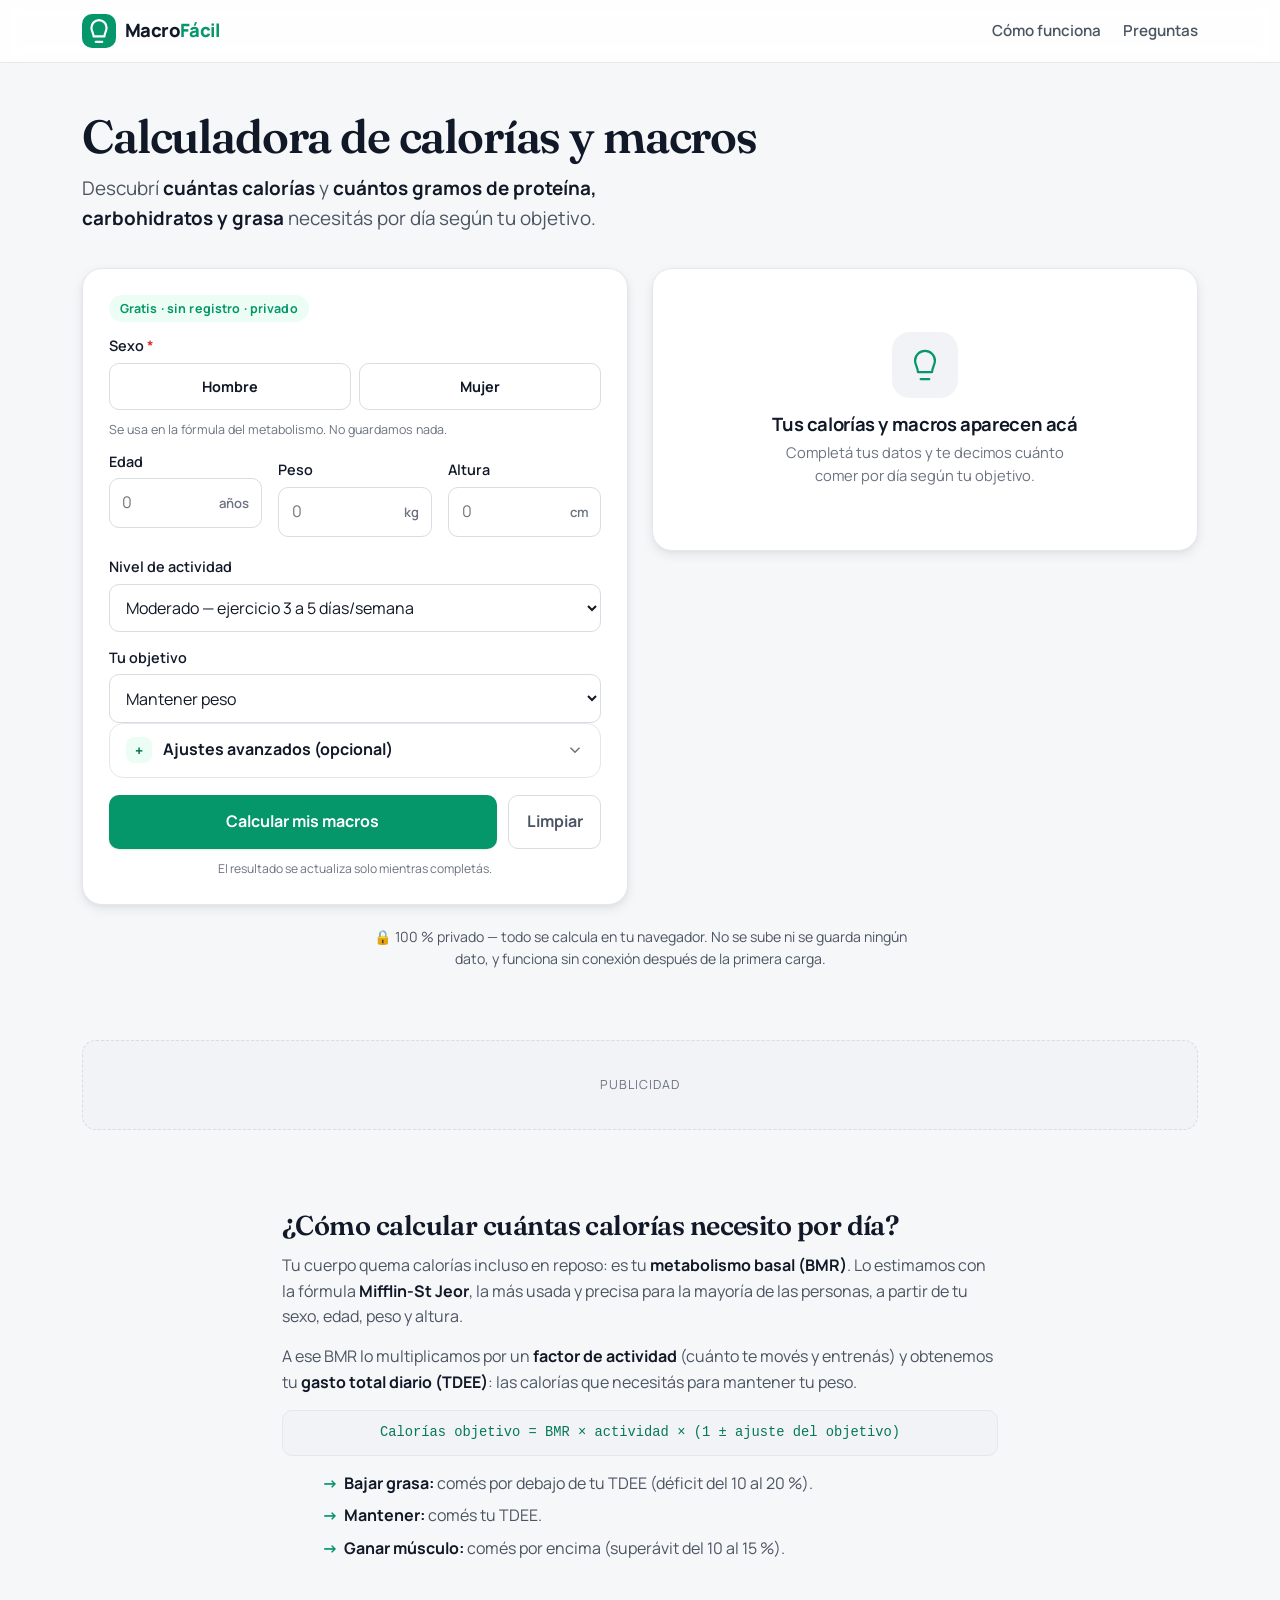
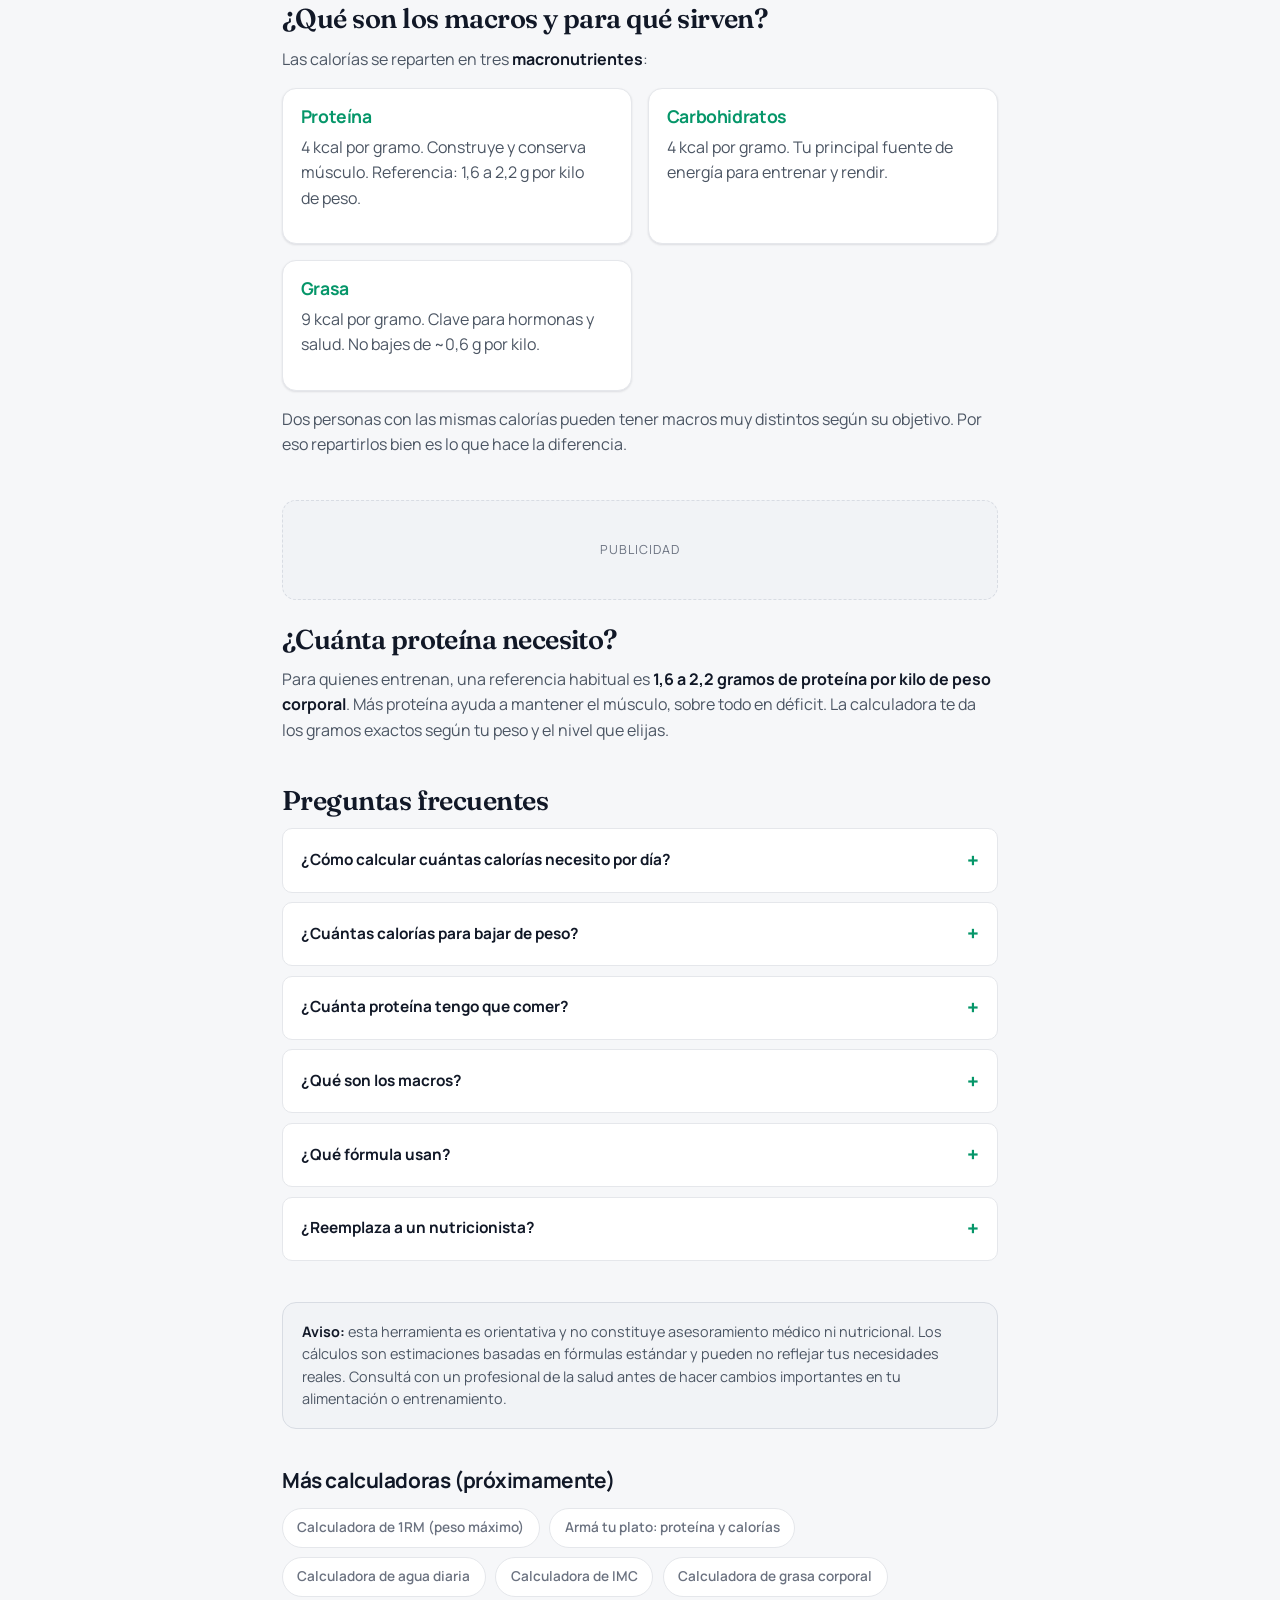
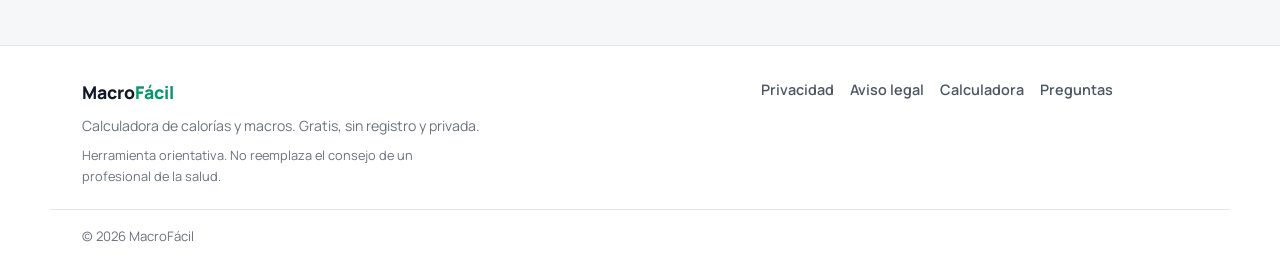
==== commit 12a658cf: "feat: pivote a MacroFácil — calculadora de calorías y macros (fitness/nutrición) Nuevo producto en e" ====
--- a/index.html
+++ b/index.html
@@ -5,87 +5,64 @@
   <meta name="viewport" content="width=device-width, initial-scale=1" />
 
   <!-- ===== SEO ===== -->
-  <title>Calculadora de precio de venta: decí cuánto querés ganar | MargenLibre</title>
-  <meta name="description" content="Decinos cuánto te cuesta y cuánto querés ganar por unidad y calculamos a qué precio publicar, con comisiones, envío, publicidad e impuestos. Gratis y sin registro." />
-  <link rel="canonical" href="https://margenlibre.com/" />
+  <title>Calculadora de calorías y macros gratis | MacroFácil</title>
+  <meta name="description" content="Calculá cuántas calorías y cuántos gramos de proteína, carbohidratos y grasa necesitás por día según tu objetivo: bajar grasa, mantener o ganar músculo. Gratis y sin registro." />
+  <link rel="canonical" href="https://macrofacil.com/" />
   <meta name="robots" content="index, follow" />
-  <meta name="theme-color" content="#111827" />
-
-  <!-- ===== Open Graph ===== -->
+  <meta name="theme-color" content="#0b0f19" />
+
   <meta property="og:type" content="website" />
-  <meta property="og:site_name" content="MargenLibre" />
-  <meta property="og:title" content="Decime cuánto querés ganar. Te digo a cuánto vender." />
-  <meta property="og:description" content="Calculá el precio de venta que necesitás para alcanzar tu ganancia objetivo, con comisiones, publicidad, envío e impuestos." />
-  <meta property="og:url" content="https://margenlibre.com/" />
+  <meta property="og:site_name" content="MacroFácil" />
+  <meta property="og:title" content="Calculadora de calorías y macros" />
+  <meta property="og:description" content="Descubrí tus calorías diarias y tus macros (proteína, carbos y grasa) según tu objetivo. Gratis, sin registro." />
+  <meta property="og:url" content="https://macrofacil.com/" />
   <meta property="og:locale" content="es_AR" />
-  <meta property="og:image" content="https://margenlibre.com/assets/og-image.png" />
-
-  <!-- ===== Twitter ===== -->
+  <meta property="og:image" content="https://macrofacil.com/assets/og-image.png" />
+
   <meta name="twitter:card" content="summary_large_image" />
-  <meta name="twitter:title" content="Decime cuánto querés ganar. Te digo a cuánto vender." />
-  <meta name="twitter:description" content="Calculadora del precio de venta para alcanzar tu ganancia objetivo. Gratis y sin registro." />
-  <meta name="twitter:image" content="https://margenlibre.com/assets/og-image.png" />
+  <meta name="twitter:title" content="Calculadora de calorías y macros" />
+  <meta name="twitter:description" content="Tus calorías y macros diarios según tu objetivo. Gratis y sin registro." />
+  <meta name="twitter:image" content="https://macrofacil.com/assets/og-image.png" />
 
   <link rel="icon" type="image/svg+xml" href="assets/favicon.svg" />
 
-  <!-- ===== Fonts ===== -->
   <link rel="preconnect" href="https://fonts.googleapis.com" />
   <link rel="preconnect" href="https://fonts.gstatic.com" crossorigin />
   <link rel="stylesheet" href="https://fonts.googleapis.com/css2?family=Manrope:wght@400;500;600;700;800&family=Fraunces:opsz,wght@9..144,500;9..144,600&display=swap" />
 
-  <link rel="stylesheet" href="styles.css?v=20260903" />
-
-  <!-- ===== JSON-LD: WebApplication ===== -->
+  <link rel="stylesheet" href="styles.css?v=20260904" />
+
+  <!-- JSON-LD: WebApplication -->
   <script type="application/ld+json">
   {
     "@context": "https://schema.org",
     "@type": "WebApplication",
-    "name": "MargenLibre — Calculadora de precio de venta",
-    "url": "https://margenlibre.com/",
-    "applicationCategory": "FinanceApplication",
+    "name": "MacroFácil — Calculadora de calorías y macros",
+    "url": "https://macrofacil.com/",
+    "applicationCategory": "HealthApplication",
     "operatingSystem": "Web",
-    "description": "Calculadora que te dice a qué precio vender un producto para alcanzar la ganancia que querés, considerando comisiones, envío, publicidad e impuestos.",
+    "description": "Calculadora gratuita de calorías diarias y macronutrientes (proteína, carbohidratos y grasa) según objetivo, con fórmula Mifflin-St Jeor.",
     "inLanguage": "es-AR",
     "offers": { "@type": "Offer", "price": "0", "priceCurrency": "ARS" }
   }
   </script>
 
-  <!-- ===== JSON-LD: FAQPage ===== -->
+  <!-- JSON-LD: FAQPage -->
   <script type="application/ld+json">
   {
     "@context": "https://schema.org",
     "@type": "FAQPage",
     "mainEntity": [
-      {
-        "@type": "Question",
-        "name": "¿Cómo calcular el precio de venta de un producto?",
-        "acceptedAnswer": { "@type": "Answer", "text": "Sumá tu costo del producto, los costos fijos por venta (envío, cargo fijo, publicidad, otros) y la ganancia que querés obtener, y dividí ese total por (1 menos la suma de los porcentajes de comisión e impuestos). El resultado es el precio mínimo al que deberías publicar para ganar lo que buscás." }
-      },
-      {
-        "@type": "Question",
-        "name": "¿Cuánto tengo que vender para ganar lo que quiero?",
-        "acceptedAnswer": { "@type": "Answer", "text": "Depende de tu costo y tus gastos. Ingresá cuánto te cuesta el producto, cuánto querés ganar por unidad y tus comisiones, y la calculadora te devuelve el precio de publicación exacto para alcanzar esa ganancia." }
-      },
-      {
-        "@type": "Question",
-        "name": "¿Cuánto puedo pagar como máximo por un producto para revender?",
-        "acceptedAnswer": { "@type": "Answer", "text": "Si sabés a qué precio podés vender y cuánto querés ganar, el costo máximo de compra es el precio de venta menos los porcentajes (comisión e impuestos), menos tus costos fijos y menos tu ganancia objetivo. Por encima de ese costo, el producto no te deja la ganancia que buscás." }
-      },
-      {
-        "@type": "Question",
-        "name": "¿Cuánto puedo gastar en publicidad sin perder plata?",
-        "acceptedAnswer": { "@type": "Answer", "text": "Como máximo, tu ganancia antes de publicidad. Ese límite dividido por el precio de venta es tu ACOS de equilibrio: por debajo ganás, por encima perdés." }
-      },
-      {
-        "@type": "Question",
-        "name": "¿Qué precio mínimo tengo que poner en Mercado Libre?",
-        "acceptedAnswer": { "@type": "Answer", "text": "El precio mínimo es el que cubre tu costo, la comisión de Mercado Libre, el cargo fijo, el envío, los impuestos y tu ganancia objetivo. La comisión exacta cambia por categoría: consultá tu publicación o el simulador oficial y cargá ese número." }
-      },
-      {
-        "@type": "Question",
-        "name": "¿Cuál es la diferencia entre margen y ganancia en pesos?",
-        "acceptedAnswer": { "@type": "Answer", "text": "La ganancia en pesos es cuánta plata te queda por unidad. El margen es esa ganancia como porcentaje del precio de venta. Esta herramienta te deja definir tu objetivo de cualquiera de las dos formas." }
-      }
+      { "@type": "Question", "name": "¿Cómo calcular cuántas calorías necesito por día?",
+        "acceptedAnswer": { "@type": "Answer", "text": "Se calcula tu metabolismo basal (BMR) con la fórmula Mifflin-St Jeor a partir de tu sexo, edad, peso y altura, y se multiplica por un factor de actividad para obtener tu gasto total diario (TDEE). Según tu objetivo se le resta o suma un porcentaje: déficit para bajar grasa, superávit para ganar músculo." } },
+      { "@type": "Question", "name": "¿Cuánta proteína tengo que comer por día?",
+        "acceptedAnswer": { "@type": "Answer", "text": "Una referencia habitual para personas activas es entre 1,6 y 2,2 gramos de proteína por kilo de peso corporal. La calculadora te deja elegir el nivel y te da los gramos exactos según tu peso." } },
+      { "@type": "Question", "name": "¿Qué son los macros?",
+        "acceptedAnswer": { "@type": "Answer", "text": "Los macronutrientes (macros) son proteínas, carbohidratos y grasas. Cada gramo de proteína y de carbohidrato aporta 4 calorías, y cada gramo de grasa aporta 9. Repartir tus calorías entre estos tres macros define tu plan de alimentación." } },
+      { "@type": "Question", "name": "¿Cuántas calorías para bajar de peso?",
+        "acceptedAnswer": { "@type": "Answer", "text": "Para bajar grasa necesitás un déficit calórico: comer menos calorías que tu gasto total. Un déficit del 10 al 20 % del TDEE suele ser sostenible. La calculadora te muestra ese número según la intensidad que elijas." } },
+      { "@type": "Question", "name": "¿La calculadora reemplaza a un nutricionista?",
+        "acceptedAnswer": { "@type": "Answer", "text": "No. Es una estimación orientativa basada en fórmulas estándar. Las necesidades reales varían por persona. Ante dudas o condiciones de salud, consultá con un profesional." } }
     ]
   }
   </script>
@@ -97,315 +74,159 @@
 <body>
   <a class="skip-link" href="#calculadora">Saltar a la calculadora</a>
 
-  <!-- ===================== HEADER ===================== -->
   <header class="site-header">
     <div class="container header-inner">
-      <a class="brand" href="/" aria-label="MargenLibre — inicio">
+      <a class="brand" href="/" aria-label="MacroFácil — inicio">
         <span class="brand-mark" aria-hidden="true">
-          <svg viewBox="0 0 24 24" width="26" height="26" fill="none" stroke="currentColor" stroke-width="2" stroke-linecap="round" stroke-linejoin="round"><path d="M3 3v18h18"/><path d="M7 15l3-4 3 2 4-6"/></svg>
+          <svg viewBox="0 0 24 24" width="26" height="26" fill="none" stroke="currentColor" stroke-width="2" stroke-linecap="round" stroke-linejoin="round"><path d="M12 2a7 7 0 0 0-7 7c0 3 2 5 2 8h10c0-3 2-5 2-8a7 7 0 0 0-7-7z"/><path d="M9 22h6"/></svg>
         </span>
-        <span class="brand-name">Margen<span class="brand-accent">Libre</span></span>
+        <span class="brand-name">Macro<span class="brand-accent">Fácil</span></span>
       </a>
       <nav class="header-nav" aria-label="Secciones">
         <a href="#guias" class="nav-link">Cómo funciona</a>
         <a href="#faq" class="nav-link">Preguntas</a>
-        <a href="#mas-herramientas" class="nav-link nav-link--muted">Más herramientas</a>
       </nav>
     </div>
   </header>
 
   <main>
-    <!-- ===================== HERO + TOOL ===================== -->
     <section class="hero" id="calculadora">
       <div class="container">
-        <h1 class="hero-title">Decime cuánto querés ganar.<br>Te digo a cuánto vender.</h1>
+        <h1 class="hero-title">Calculadora de calorías y macros</h1>
         <p class="hero-sub">
-          Calculá el <strong>precio de venta</strong> que necesitás para alcanzar tu ganancia
-          objetivo, teniendo en cuenta comisiones, publicidad, envío e impuestos.
+          Descubrí <strong>cuántas calorías</strong> y <strong>cuántos gramos de proteína,
+          carbohidratos y grasa</strong> necesitás por día según tu objetivo.
         </p>
 
         <div class="tool-grid">
-          <!-- ---------- FORMULARIO ---------- -->
+          <!-- FORM -->
           <form class="tool-card" id="form-calc" novalidate autocomplete="off">
-            <div class="steps-head">
-              <span class="step-chip">Gratis · sin registro · privado</span>
-              <div class="moneda-wrap">
-                <label for="moneda">Moneda</label>
-                <select id="moneda" name="moneda" aria-label="Moneda de cálculo"></select>
-              </div>
-            </div>
+            <span class="step-chip">Gratis · sin registro · privado</span>
 
             <div class="field">
-              <label for="nombreProducto">¿Qué producto querés vender? <span class="opt">(opcional)</span></label>
-              <input id="nombreProducto" name="nombreProducto" type="text" placeholder="Ej: Stanley Mate System 1.2L" maxlength="80" />
-              <small class="hint">Solo para personalizar el resultado. No buscamos precios ni datos del producto.</small>
+              <span class="field-label">Sexo <span class="req">*</span></span>
+              <div class="segmented" role="radiogroup" aria-label="Sexo">
+                <label><input type="radio" name="sexo" value="hombre"><span>Hombre</span></label>
+                <label><input type="radio" name="sexo" value="mujer"><span>Mujer</span></label>
+              </div>
+              <small class="hint">Se usa en la fórmula del metabolismo. No guardamos nada.</small>
+              <small class="err" data-err="sexo" role="alert"></small>
+            </div>
+
+            <div class="field-row">
+              <div class="field">
+                <label for="edad">Edad</label>
+                <div class="input-unit" data-unit="años"><input id="edad" name="edad" type="text" inputmode="numeric" placeholder="0" /></div>
+                <small class="err" data-err="edad" role="alert"></small>
+              </div>
+              <div class="field">
+                <label for="peso">Peso</label>
+                <div class="input-unit" data-unit="kg"><input id="peso" name="peso" type="text" inputmode="decimal" placeholder="0" /></div>
+                <small class="err" data-err="peso" role="alert"></small>
+              </div>
+              <div class="field">
+                <label for="altura">Altura</label>
+                <div class="input-unit" data-unit="cm"><input id="altura" name="altura" type="text" inputmode="numeric" placeholder="0" /></div>
+                <small class="err" data-err="altura" role="alert"></small>
+              </div>
             </div>
 
             <div class="field">
-              <label for="costoProducto">¿Cuánto te cuesta? <span class="req" title="obligatorio">*</span></label>
-              <div class="input-money" data-sym="$">
-                <input id="costoProducto" name="costoProducto" type="text" inputmode="decimal" placeholder="0" />
-              </div>
-              <small class="hint">Lo que pagás vos por cada unidad.</small>
-              <small class="err" data-err="costoProducto" role="alert"></small>
-            </div>
-
-            <!-- Campo protagonista: cuánto querés ganar -->
-            <div class="field field-hero">
-              <div class="field-hero-head">
-                <label for="gananciaObjetivo" id="objetivo-label">¿Cuánto querés ganar por unidad? <span class="req">*</span></label>
-                <button type="button" class="modo-toggle" id="modo-toggle" aria-pressed="false">
-                  Usar % de margen
-                </button>
-              </div>
-              <div class="input-money" data-sym="$" id="wrap-ganancia">
-                <input id="gananciaObjetivo" name="gananciaObjetivo" type="text" inputmode="decimal" placeholder="0" />
-              </div>
-              <div class="input-pct" id="wrap-margen" hidden>
-                <input id="margenObjetivoPct" name="margenObjetivoPct" type="text" inputmode="decimal" placeholder="Ej: 30" />
-              </div>
-              <small class="hint" id="objetivo-hint">Tu objetivo de ganancia en pesos por cada venta.</small>
-              <small class="err" data-err="gananciaObjetivo" role="alert"></small>
-              <small class="err" data-err="margenObjetivoPct" role="alert"></small>
+              <label for="actividad">Nivel de actividad</label>
+              <select id="actividad" name="actividad"></select>
             </div>
 
             <div class="field">
-              <label for="canal">¿Dónde vendés?</label>
-              <select id="canal" name="canal">
-                <option value="mercadolibre">Mercado Libre</option>
-                <option value="tienda">Tienda online propia</option>
-                <option value="redes">Instagram / WhatsApp</option>
-                <option value="otro">Otro</option>
-              </select>
-            </div>
-
-            <!-- Costos avanzados -->
-            <details class="acc" id="acc-costos">
+              <label for="objetivo">Tu objetivo</label>
+              <select id="objetivo" name="objetivo"></select>
+            </div>
+
+            <details class="acc" id="acc-avz">
               <summary class="acc-sum">
                 <span class="acc-num">+</span>
-                <span class="acc-title">Agregar tus costos</span>
+                <span class="acc-title">Ajustes avanzados (opcional)</span>
                 <svg class="acc-caret" viewBox="0 0 24 24" width="18" height="18" fill="none" stroke="currentColor" stroke-width="2" aria-hidden="true"><path d="M6 9l6 6 6-6"/></svg>
               </summary>
               <div class="acc-body">
-                <!-- Categoría (solo Mercado Libre) -->
-                <div class="cat-bar" id="cat-bar">
-                  <label for="categoria">Categoría del producto</label>
-                  <select id="categoria" name="categoria" aria-describedby="cat-help"></select>
-                  <div id="cat-help" class="cat-help">
-                    <strong>¿No sabés cuánto te cobra Mercado Libre?</strong> El porcentaje cambia por
-                    categoría y tipo de publicación. Mirá el tuyo exacto en tu publicación, en
-                    <em>«Costo de venta»</em>, o en el
-                    <a href="https://www.mercadolibre.com.ar/simulador-de-costos" target="_blank" rel="noopener noreferrer">simulador oficial de ML</a>.
-                    Cargalo una vez y lo <strong>recordamos para esa categoría</strong>.
-                  </div>
-                  <small id="cat-ref-note" class="hint cat-ref-note" hidden></small>
-                </div>
-
                 <div class="field-row">
                   <div class="field">
-                    <label for="comisionPct" id="comision-label">Comisión de Mercado Libre</label>
-                    <div class="input-pct">
-                      <input id="comisionPct" name="comisionPct" type="text" inputmode="decimal" placeholder="0" />
-                    </div>
-                    <small class="hint">% sobre el precio de venta.</small>
-                    <small class="err" data-err="comisionPct" role="alert"></small>
-                    <small class="saved-note" id="comision-saved" role="status" hidden></small>
+                    <label for="proteinaNivel">Nivel de proteína</label>
+                    <select id="proteinaNivel" name="proteinaNivel"></select>
+                    <small class="hint">Gramos de proteína por kilo de peso.</small>
                   </div>
-                  <div class="field" id="field-cargofijo">
-                    <label for="cargoFijo">Cargo fijo por venta</label>
-                    <div class="input-money" data-sym="$">
-                      <input id="cargoFijo" name="cargoFijo" type="text" inputmode="decimal" placeholder="0" />
-                    </div>
-                    <small class="hint">Costo fijo por unidad, si aplica.</small>
-                    <small class="err" data-err="cargoFijo" role="alert"></small>
+                  <div class="field">
+                    <label for="grasaPct">Grasa (% de calorías)</label>
+                    <div class="input-unit" data-unit="%"><input id="grasaPct" name="grasaPct" type="text" inputmode="numeric" placeholder="25" /></div>
+                    <small class="hint">Por defecto 25 %. Entre 15 % y 45 %.</small>
+                    <small class="err" data-err="grasaPct" role="alert"></small>
                   </div>
                 </div>
-
-                <div class="field-row">
-                  <div class="field">
-                    <label for="envio">Envío que pagás vos</label>
-                    <div class="input-money" data-sym="$">
-                      <input id="envio" name="envio" type="text" inputmode="decimal" placeholder="0" />
-                    </div>
-                    <small class="hint">Costo de envío por unidad.</small>
-                    <small class="err" data-err="envio" role="alert"></small>
-                  </div>
-                  <div class="field">
-                    <label for="impuestosPct">Impuestos</label>
-                    <div class="input-pct">
-                      <input id="impuestosPct" name="impuestosPct" type="text" inputmode="decimal" placeholder="0" />
-                    </div>
-                    <small class="hint">% sobre el precio (IIBB, IVA, etc.).</small>
-                    <small class="err" data-err="impuestosPct" role="alert"></small>
-                  </div>
-                </div>
-
-                <div class="field-row">
-                  <div class="field">
-                    <label for="publicidad">Publicidad por venta</label>
-                    <div class="input-money" data-sym="$">
-                      <input id="publicidad" name="publicidad" type="text" inputmode="decimal" placeholder="0" />
-                    </div>
-                    <small class="hint">Lo que gastás en ads por cada venta.</small>
-                    <small class="err" data-err="publicidad" role="alert"></small>
-                  </div>
-                  <div class="field">
-                    <label for="otrosCostos">Packaging / otros</label>
-                    <div class="input-money" data-sym="$">
-                      <input id="otrosCostos" name="otrosCostos" type="text" inputmode="decimal" placeholder="0" />
-                    </div>
-                    <small class="hint">Empaque, etiquetas, etc. por unidad.</small>
-                    <small class="err" data-err="otrosCostos" role="alert"></small>
-                  </div>
-                </div>
-
-                <div class="field-row">
-                  <div class="field">
-                    <label for="precioReferencia">Precio al que pensás vender <span class="opt">(opcional)</span></label>
-                    <div class="input-money" data-sym="$">
-                      <input id="precioReferencia" name="precioReferencia" type="text" inputmode="decimal" placeholder="0" />
-                    </div>
-                    <small class="hint">Para calcular cuánto podés pagar por el producto.</small>
-                    <small class="err" data-err="precioReferencia" role="alert"></small>
-                  </div>
-                  <div class="field">
-                    <label for="inversionInicial">Inversión en stock <span class="opt">(opcional)</span></label>
-                    <div class="input-money" data-sym="$">
-                      <input id="inversionInicial" name="inversionInicial" type="text" inputmode="decimal" placeholder="0" />
-                    </div>
-                    <small class="hint">Total que invertís, para el punto de equilibrio.</small>
-                    <small class="err" data-err="inversionInicial" role="alert"></small>
-                  </div>
-                </div>
-
-                <p class="no-invent-note">
-                  No inventamos comisiones ni impuestos: todos los valores los cargás vos. Los que no sepas,
-                  dejalos en 0 o consultá tu cuenta.
-                </p>
               </div>
             </details>
 
             <div class="actions">
-              <button type="submit" class="btn btn-primary" id="btn-calcular">Calcular mi precio</button>
+              <button type="submit" class="btn btn-primary" id="btn-calcular">Calcular mis macros</button>
               <button type="button" class="btn btn-ghost" id="btn-limpiar">Limpiar</button>
             </div>
-            <p class="live-note">El resultado se actualiza solo mientras escribís.</p>
+            <p class="live-note">El resultado se actualiza solo mientras completás.</p>
           </form>
 
-          <!-- ---------- RESULTADOS ---------- -->
+          <!-- RESULTS -->
           <div class="results" id="resultados" aria-live="polite">
-            <!-- Estado vacío -->
             <div class="results-empty" id="results-empty">
               <div class="empty-icon" aria-hidden="true">
-                <svg viewBox="0 0 24 24" width="34" height="34" fill="none" stroke="currentColor" stroke-width="1.6" stroke-linecap="round" stroke-linejoin="round"><path d="M12 2v20M2 12h20"/><circle cx="12" cy="12" r="9"/></svg>
-              </div>
-              <h2>Tu precio de venta aparece acá</h2>
-              <p>Completá cuánto te cuesta y cuánto querés ganar, y te decimos a qué precio publicar.</p>
-            </div>
-
-            <!-- Estado imposible -->
-            <div class="results-imposible" id="results-imposible" hidden>
-              <div class="imp-icon" aria-hidden="true">⚠️</div>
-              <h2>No hay un precio posible</h2>
-              <p id="r-imposible"></p>
-            </div>
-
-            <!-- Estado con datos -->
+                <svg viewBox="0 0 24 24" width="34" height="34" fill="none" stroke="currentColor" stroke-width="1.6" stroke-linecap="round" stroke-linejoin="round"><path d="M12 2a7 7 0 0 0-7 7c0 3 2 5 2 8h10c0-3 2-5 2-8a7 7 0 0 0-7-7z"/><path d="M9 22h6"/></svg>
+              </div>
+              <h2>Tus calorías y macros aparecen acá</h2>
+              <p>Completá tus datos y te decimos cuánto comer por día según tu objetivo.</p>
+            </div>
+
             <div class="results-full" id="results-full" hidden>
-              <!-- Precio recomendado -->
-              <div class="price-hero" id="hero-result" data-estado="rentable">
-                <p class="price-pre" id="r-obj-line">Para ganar tu objetivo…</p>
-                <p class="price-label">Deberías publicarlo aproximadamente a</p>
-                <div class="price-big" id="r-precio">—</div>
-                <p class="price-sub" id="r-precio-sub"></p>
-                <div class="semaforo" id="semaforo">
-                  <span class="semaforo-dot" aria-hidden="true"></span>
-                  <span class="semaforo-label" id="semaforo-label">Rentable</span>
+              <!-- Calorías -->
+              <div class="cal-hero">
+                <p class="cal-pre" id="r-cal-sub">Para tu objetivo…</p>
+                <div class="cal-big"><span id="r-calorias">—</span> <span class="cal-unit">kcal/día</span></div>
+                <p class="cal-note" id="r-cal-note"></p>
+              </div>
+
+              <!-- Macros -->
+              <div class="macros" id="macros">
+                <div class="macro macro--prot">
+                  <span class="macro-nombre">Proteína</span>
+                  <span class="macro-g" id="r-prot-g">—</span>
+                  <span class="macro-meta"><span id="r-prot-kcal">—</span> · <span id="r-prot-pct">—</span></span>
+                  <span class="macro-bar"><span class="macro-bar-fill" id="bar-prot"></span></span>
                 </div>
-              </div>
+                <div class="macro macro--carb">
+                  <span class="macro-nombre">Carbohidratos</span>
+                  <span class="macro-g" id="r-carb-g">—</span>
+                  <span class="macro-meta"><span id="r-carb-kcal">—</span> · <span id="r-carb-pct">—</span></span>
+                  <span class="macro-bar"><span class="macro-bar-fill" id="bar-carb"></span></span>
+                </div>
+                <div class="macro macro--grasa">
+                  <span class="macro-nombre">Grasa</span>
+                  <span class="macro-g" id="r-grasa-g">—</span>
+                  <span class="macro-meta"><span id="r-grasa-kcal">—</span> · <span id="r-grasa-pct">—</span></span>
+                  <span class="macro-bar"><span class="macro-bar-fill" id="bar-grasa"></span></span>
+                </div>
+              </div>
+              <p class="carbos-aviso" id="carbos-aviso" hidden>⚠️ Con tanta proteína y grasa para estas calorías, no quedan carbohidratos. Bajá la grasa o el nivel de proteína.</p>
+
+              <aside class="ad-slot" aria-label="Publicidad"><span>Publicidad</span><!-- PEGA AQUÍ TU CÓDIGO DE ADSENSE --></aside>
 
               <!-- Cifras clave -->
-              <div class="kpis" id="kpis">
-                <div class="kpi"><span class="kpi-label">Ganancia por unidad</span><span class="kpi-value" id="r-ganancia">—</span></div>
-                <div class="kpi"><span class="kpi-label">Margen</span><span class="kpi-value" id="r-margen">—</span></div>
-                <div class="kpi"><span class="kpi-label">Costos totales</span><span class="kpi-value" id="r-costos">—</span></div>
-                <div class="kpi"><span class="kpi-label">ROI sobre costos</span><span class="kpi-value" id="r-roi">—</span></div>
-              </div>
-
-              <!-- Ad slot debajo del resultado -->
-              <aside class="ad-slot" aria-label="Publicidad"><span>Publicidad</span><!-- PEGA AQUÍ TU CÓDIGO DE ADSENSE --></aside>
-
-              <!-- ¿Qué pasa si cambiás el precio? -->
-              <section class="res-block">
-                <h3>¿Qué pasa si cambiás el precio?</h3>
-                <p class="res-hint">Cuánto ganás si publicás más caro o más barato.</p>
-                <div class="table-wrap">
-                  <table class="scen-table">
-                    <thead><tr><th>Precio de publicación</th><th>Ganancia</th><th>Margen</th></tr></thead>
-                    <tbody id="tbl-precios"></tbody>
-                  </table>
-                </div>
-              </section>
-
-              <!-- Costo máximo del proveedor -->
-              <section class="res-block res-card" id="costomax-box">
-                <h3>¿Cuánto podés pagar como máximo por el producto?</h3>
-                <p class="res-hint" id="costomax-ref"></p>
-                <div class="big-answer"><span id="r-costomax">—</span></div>
-                <p class="res-msg" id="costomax-msg"></p>
-              </section>
-
-              <!-- Publicidad -->
-              <section class="res-block res-card" id="pub-box">
-                <h3>¿Cuánto podés gastar en publicidad?</h3>
-                <div class="pub-grid">
-                  <div class="pub-cell"><span class="pub-label">Publicidad actual</span><span class="pub-value" id="r-pubactual">—</span></div>
-                  <div class="pub-cell"><span class="pub-label">Adicional disponible</span><span class="pub-value" id="r-pubadic">—</span></div>
-                  <div class="pub-cell"><span class="pub-label">Máximo total</span><span class="pub-value" id="r-maxpub">—</span></div>
-                  <div class="pub-cell"><span class="pub-label">ACOS de equilibrio</span><span class="pub-value" id="r-acos">—</span></div>
-                </div>
-                <p class="res-msg" id="pub-msg"></p>
-                <details class="mini-help">
-                  <summary>¿Qué significa cada uno?</summary>
-                  <ul>
-                    <li><strong>Publicidad actual:</strong> lo que ya gastás en ads por venta.</li>
-                    <li><strong>Adicional disponible:</strong> cuánto más podés gastar antes de quedar en $0 de ganancia.</li>
-                    <li><strong>Máximo total:</strong> el techo de publicidad por venta (toda tu ganancia antes de ads).</li>
-                    <li><strong>ACOS de equilibrio:</strong> ese máximo como % del precio. Por debajo ganás, por encima perdés.</li>
-                  </ul>
-                </details>
-              </section>
-
-              <!-- Punto de equilibrio (si hay inversión) -->
-              <section class="res-block res-card" id="equilibrio-box" hidden>
-                <h3>Punto de equilibrio</h3>
-                <div class="big-answer"><span id="r-unidades">—</span></div>
-                <p class="res-msg" id="equilibrio-msg"></p>
-              </section>
-
-              <!-- Decisión / escenarios de ganancia -->
-              <section class="res-block decision" id="decision-box">
-                <div class="decision-target">
-                  <span class="decision-tag">🎯 Tu precio objetivo</span>
-                  <span class="decision-price" id="r-precio-objetivo">—</span>
-                  <span class="decision-sub" id="r-decision-sub"></span>
-                </div>
-                <div id="escenarios-ganancia">
-                  <p class="decision-alt">💡 Si el mercado no acepta ese precio, mirá otros objetivos:</p>
-                  <div class="table-wrap">
-                    <table class="scen-table">
-                      <thead><tr><th>Para ganar</th><th>Publicá a</th></tr></thead>
-                      <tbody id="tbl-ganancias"></tbody>
-                    </table>
-                  </div>
-                </div>
-              </section>
-
-              <!-- Cómo se calculó -->
+              <div class="kpis">
+                <div class="kpi"><span class="kpi-label">Mantenimiento (TDEE)</span><span class="kpi-value" id="r-tdee">—</span></div>
+                <div class="kpi"><span class="kpi-label">Metabolismo basal (BMR)</span><span class="kpi-value" id="r-bmr">—</span></div>
+                <div class="kpi"><span class="kpi-label">IMC</span><span class="kpi-value" id="r-imc">—</span></div>
+                <div class="kpi"><span class="kpi-label">Por comida (de 4)</span><span class="kpi-value" id="r-comida">—</span></div>
+              </div>
+              <div class="imc-line" id="imc-line" hidden></div>
+
               <details class="calc-detail" id="como-calculo">
                 <summary>
                   <svg viewBox="0 0 24 24" width="18" height="18" fill="none" stroke="currentColor" stroke-width="2" stroke-linecap="round" stroke-linejoin="round" aria-hidden="true"><circle cx="12" cy="12" r="10"/><path d="M12 16v-4M12 8h.01"/></svg>
-                  Cómo se calculó (con tus números)
+                  Cómo se calculó (con tus datos)
                 </summary>
                 <div class="calc-steps" id="calc-steps"></div>
               </details>
@@ -416,8 +237,8 @@
         </div>
 
         <p class="privacy-badge">
-          🔒 100 % privado — todos los cálculos se hacen en tu navegador. No se sube nada a
-          ningún servidor y funciona sin conexión después de la primera carga.
+          🔒 100 % privado — todo se calcula en tu navegador. No se sube ni se guarda ningún
+          dato, y funciona sin conexión después de la primera carga.
         </p>
       </div>
     </section>
@@ -426,136 +247,89 @@
       <aside class="ad-slot ad-leaderboard" aria-label="Publicidad"><span>Publicidad</span><!-- PEGA AQUÍ TU CÓDIGO DE ADSENSE --></aside>
     </div>
 
-    <!-- ===================== CONTENIDO SEO ===================== -->
+    <!-- CONTENIDO SEO -->
     <section class="content" id="guias">
       <div class="container content-inner">
 
         <article class="prose">
-          <h2>¿Cómo calcular el precio de venta de un producto?</h2>
+          <h2>¿Cómo calcular cuántas calorías necesito por día?</h2>
           <p>
-            La mayoría de las calculadoras te dicen cuánto te cobra la plataforma. Esta hace lo
-            contrario: vos decís <strong>cuánto querés ganar</strong> y te decimos
-            <strong>a qué precio publicar</strong>. Es la pregunta que de verdad importa cuando
-            estás por poner un producto a la venta.
+            Tu cuerpo quema calorías incluso en reposo: es tu <strong>metabolismo basal (BMR)</strong>.
+            Lo estimamos con la fórmula <strong>Mifflin-St Jeor</strong>, la más usada y precisa para
+            la mayoría de las personas, a partir de tu sexo, edad, peso y altura.
           </p>
-          <p>La fórmula es simple:</p>
-          <ol>
-            <li>Sumá tu <strong>costo del producto</strong> + los <strong>costos fijos por venta</strong> (envío, cargo fijo, publicidad, packaging).</li>
-            <li>Sumale la <strong>ganancia que querés</strong> por unidad.</li>
-            <li>Dividí ese total por <strong>(1 − la suma de tus porcentajes)</strong> (comisión + impuestos).</li>
-          </ol>
-          <p class="formula-line">precio = (costo + costos fijos + ganancia objetivo) ÷ (1 − % comisión − % impuestos)</p>
-          <p class="note-inline">
-            Los porcentajes de comisión e impuestos cambian por categoría, plataforma y situación
-            fiscal. Verificá los tuyos en tu cuenta antes de decidir; acá los cargás vos.
+          <p>
+            A ese BMR lo multiplicamos por un <strong>factor de actividad</strong> (cuánto te movés y
+            entrenás) y obtenemos tu <strong>gasto total diario (TDEE)</strong>: las calorías que
+            necesitás para mantener tu peso.
+          </p>
+          <p class="formula-line">Calorías objetivo = BMR × actividad × (1 ± ajuste del objetivo)</p>
+          <ul class="cost-list">
+            <li><strong>Bajar grasa:</strong> comés por debajo de tu TDEE (déficit del 10 al 20 %).</li>
+            <li><strong>Mantener:</strong> comés tu TDEE.</li>
+            <li><strong>Ganar músculo:</strong> comés por encima (superávit del 10 al 15 %).</li>
+          </ul>
+        </article>
+
+        <article class="prose">
+          <h2>¿Qué son los macros y para qué sirven?</h2>
+          <p>Las calorías se reparten en tres <strong>macronutrientes</strong>:</p>
+          <div class="compare">
+            <div class="compare-card"><h3>Proteína</h3><p>4 kcal por gramo. Construye y conserva músculo. Referencia: 1,6 a 2,2 g por kilo de peso.</p></div>
+            <div class="compare-card"><h3>Carbohidratos</h3><p>4 kcal por gramo. Tu principal fuente de energía para entrenar y rendir.</p></div>
+            <div class="compare-card"><h3>Grasa</h3><p>9 kcal por gramo. Clave para hormonas y salud. No bajes de ~0,6 g por kilo.</p></div>
+          </div>
+          <p>Dos personas con las mismas calorías pueden tener macros muy distintos según su objetivo. Por eso repartirlos bien es lo que hace la diferencia.</p>
+        </article>
+
+        <aside class="ad-slot" aria-label="Publicidad"><span>Publicidad</span><!-- PEGA AQUÍ TU CÓDIGO DE ADSENSE --></aside>
+
+        <article class="prose">
+          <h2>¿Cuánta proteína necesito?</h2>
+          <p>
+            Para quienes entrenan, una referencia habitual es <strong>1,6 a 2,2 gramos de proteína por
+            kilo de peso corporal</strong>. Más proteína ayuda a mantener el músculo, sobre todo en
+            déficit. La calculadora te da los gramos exactos según tu peso y el nivel que elijas.
           </p>
         </article>
 
-        <article class="prose">
-          <h2>Mercado Libre te dice cuánto te cobra. MargenLibre te dice a cuánto vender.</h2>
-          <p>
-            El simulador oficial de Mercado Libre te muestra la comisión. Pero no te dice el
-            precio al que tenés que publicar para ganar lo que querés, ni cuánto podés pagarle al
-            proveedor, ni cuánto podés gastar en publicidad. Esta herramienta responde preguntas
-            reales de vendedor:
-          </p>
-          <ul class="cost-list">
-            <li>¿A cuánto tengo que publicar para ganar $X por unidad?</li>
-            <li>¿Cuánto voy a ganar realmente después de todos los costos?</li>
-            <li>¿Cuánto puedo pagarle como máximo al proveedor?</li>
-            <li>¿Cuánto puedo gastar en publicidad sin perder plata?</li>
-            <li>¿Qué pasa si subo o bajo el precio?</li>
-            <li>¿Cuántas unidades necesito vender para recuperar mi inversión?</li>
-          </ul>
-        </article>
-
-        <aside class="ad-slot" aria-label="Publicidad"><span>Publicidad</span><!-- PEGA AQUÍ TU CÓDIGO DE ADSENSE --></aside>
-
-        <article class="prose">
-          <h2>¿Cuánto podés pagar como máximo por un producto para revender?</h2>
-          <p>
-            Es la pregunta clave antes de comprar stock. Si ya sabés a qué precio podés vender y
-            cuánto querés ganar, el <strong>costo máximo de compra</strong> es lo que te queda
-            después de restar los porcentajes (comisión e impuestos), tus costos fijos y tu
-            ganancia objetivo. Si el proveedor te cobra más que eso, ese producto no te deja la
-            ganancia que buscás: mejor negociar el precio o buscar otro.
-          </p>
-        </article>
-
-        <article class="prose">
-          <h2>¿Cuánto podés gastar en publicidad? ACOS y punto de equilibrio</h2>
-          <p>
-            Cada peso de publicidad sale de tu ganancia. El <strong>máximo por venta</strong> es
-            igual a tu ganancia antes de anuncios. El <strong>ACOS de equilibrio</strong> es ese
-            techo como porcentaje del precio: mientras tu ACOS real esté por debajo, ganás; por
-            encima, perdés. Y el <strong>punto de equilibrio</strong> te dice cuántas unidades
-            necesitás vender para recuperar la plata que invertiste en stock.
-          </p>
-        </article>
-
         <article class="prose faq" id="faq">
           <h2>Preguntas frecuentes</h2>
-
-          <details class="faq-item">
-            <summary>¿Cómo calcular el precio de venta de un producto?</summary>
-            <p>Sumá tu costo, los costos fijos por venta y la ganancia que querés, y dividí por (1 − la suma de comisión e impuestos en porcentaje). El resultado es el precio mínimo para ganar lo que buscás. Esta calculadora lo hace por vos.</p>
-          </details>
-
-          <details class="faq-item">
-            <summary>¿Cuánto tengo que vender para ganar lo que quiero?</summary>
-            <p>Ingresá cuánto te cuesta el producto, cuánto querés ganar por unidad y tus comisiones. La herramienta te devuelve el precio de publicación exacto para alcanzar esa ganancia, y una tabla con qué pasa si subís o bajás el precio.</p>
-          </details>
-
-          <details class="faq-item">
-            <summary>¿Cuánto puedo pagar como máximo por un producto para revender?</summary>
-            <p>Si sabés a qué precio podés vender y cuánto querés ganar, el costo máximo es el precio menos los porcentajes, menos tus costos fijos y menos tu ganancia. Cargá un «precio al que pensás vender» en los costos y te lo calculamos.</p>
-          </details>
-
-          <details class="faq-item">
-            <summary>¿Qué precio mínimo tengo que poner en Mercado Libre?</summary>
-            <p>El que cubre tu costo, la comisión de ML, el cargo fijo, el envío, los impuestos y tu ganancia. La comisión cambia por categoría: mirá tu publicación en «Costo de venta» o el simulador oficial, y cargá ese número. La herramienta no lo inventa.</p>
-          </details>
-
-          <details class="faq-item">
-            <summary>¿Puedo definir mi objetivo como % de margen en vez de pesos?</summary>
-            <p>Sí. El modo principal es ganancia en pesos por unidad, pero con un clic podés cambiar a definir tu objetivo como porcentaje de margen sobre el precio.</p>
-          </details>
-
-          <details class="faq-item">
-            <summary>¿Los números de la calculadora son oficiales?</summary>
-            <p>No. La herramienta no incluye comisiones ni impuestos precargados: todos los valores los ingresás vos con los datos reales de tu cuenta. Es orientativa y no reemplaza asesoramiento contable o fiscal.</p>
-          </details>
+          <details class="faq-item"><summary>¿Cómo calcular cuántas calorías necesito por día?</summary><p>Calculamos tu metabolismo basal con Mifflin-St Jeor (sexo, edad, peso, altura) y lo multiplicamos por tu factor de actividad para el gasto total (TDEE). Según tu objetivo se resta o suma un porcentaje.</p></details>
+          <details class="faq-item"><summary>¿Cuántas calorías para bajar de peso?</summary><p>Necesitás un déficit: comer menos que tu TDEE. Un 10 a 20 % menos suele ser sostenible. La calculadora te muestra el número exacto según la intensidad que elijas.</p></details>
+          <details class="faq-item"><summary>¿Cuánta proteína tengo que comer?</summary><p>Entre 1,6 y 2,2 g por kilo de peso para personas activas. Elegí el nivel y te damos los gramos.</p></details>
+          <details class="faq-item"><summary>¿Qué son los macros?</summary><p>Proteínas, carbohidratos y grasas. Proteína y carbos aportan 4 kcal/g; la grasa, 9 kcal/g.</p></details>
+          <details class="faq-item"><summary>¿Qué fórmula usan?</summary><p>Mifflin-St Jeor para el metabolismo basal y los factores de actividad estándar para el gasto total. Son fórmulas reconocidas, no valores inventados.</p></details>
+          <details class="faq-item"><summary>¿Reemplaza a un nutricionista?</summary><p>No. Es una estimación orientativa. Las necesidades reales varían por persona; ante dudas o condiciones de salud, consultá con un profesional.</p></details>
         </article>
 
         <div class="disclaimer" role="note">
-          <strong>Aviso:</strong> esta herramienta es orientativa y no constituye asesoramiento
-          contable, fiscal, financiero ni comercial. Las comisiones, impuestos, costos de envío y
-          condiciones de las plataformas pueden cambiar. Verificá los valores vigentes antes de
-          tomar decisiones comerciales.
+          <strong>Aviso:</strong> esta herramienta es orientativa y no constituye asesoramiento médico
+          ni nutricional. Los cálculos son estimaciones basadas en fórmulas estándar y pueden no
+          reflejar tus necesidades reales. Consultá con un profesional de la salud antes de hacer
+          cambios importantes en tu alimentación o entrenamiento.
         </div>
 
-        <section class="more-tools" id="mas-herramientas">
+        <section class="more-tools">
           <h2>Más calculadoras (próximamente)</h2>
           <div class="tools-grid">
-            <span class="tool-pill">Calculadora de precio de venta con margen</span>
-            <span class="tool-pill">Calculadora de markup</span>
-            <span class="tool-pill">Cuánto cobrar por un producto</span>
-            <span class="tool-pill">Precio mínimo en Mercado Libre</span>
-            <span class="tool-pill">Calculadora de ROI para ecommerce</span>
-            <span class="tool-pill">Precio de venta en Tienda Nube / Shopify</span>
+            <span class="tool-pill">Calculadora de 1RM (peso máximo)</span>
+            <span class="tool-pill">Armá tu plato: proteína y calorías</span>
+            <span class="tool-pill">Calculadora de agua diaria</span>
+            <span class="tool-pill">Calculadora de IMC</span>
+            <span class="tool-pill">Calculadora de grasa corporal</span>
           </div>
         </section>
       </div>
     </section>
   </main>
 
-  <!-- ===================== FOOTER ===================== -->
   <footer class="site-footer">
     <div class="container footer-inner">
       <div class="footer-brand">
-        <span class="brand-name">Margen<span class="brand-accent">Libre</span></span>
-        <p>Decime cuánto querés ganar y te digo a cuánto vender. Gratis y sin registro.</p>
-        <p class="footer-indep">Herramienta independiente. No está afiliada, asociada ni respaldada por Mercado Libre. «Mercado Libre» es marca de sus respectivos titulares.</p>
+        <span class="brand-name">Macro<span class="brand-accent">Fácil</span></span>
+        <p>Calculadora de calorías y macros. Gratis, sin registro y privada.</p>
+        <p class="footer-indep">Herramienta orientativa. No reemplaza el consejo de un profesional de la salud.</p>
       </div>
       <nav class="footer-nav" aria-label="Enlaces legales">
         <a href="privacidad.html">Privacidad</a>
@@ -564,14 +338,11 @@
         <a href="#faq">Preguntas</a>
       </nav>
     </div>
-    <div class="container footer-copy">
-      <span>© <span id="year">2026</span> MargenLibre</span>
-    </div>
+    <div class="container footer-copy"><span>© <span id="year">2026</span> MacroFácil</span></div>
   </footer>
 
-  <!-- ===================== SCRIPTS ===================== -->
-  <script defer src="calculo.js?v=20260903"></script>
-  <script defer src="lib/manifest.js?v=20260903"></script>
-  <script defer src="main.js?v=20260903"></script>
+  <script defer src="calorias.js?v=20260904"></script>
+  <script defer src="lib/manifest.js?v=20260904"></script>
+  <script defer src="main.js?v=20260904"></script>
 </body>
 </html>
--- a/styles.css
+++ b/styles.css
@@ -14,9 +14,14 @@
   --line:      #e5e7eb;
   --line-2:    #d8dce3;
 
-  --brand:     #2563eb;
-  --brand-ink: #1d4ed8;
-  --brand-050: #eff4ff;
+  --brand:     #059669;
+  --brand-ink: #047857;
+  --brand-050: #ecfdf5;
+
+  /* Colores de macros */
+  --m-prot:    #059669;
+  --m-carb:    #d97706;
+  --m-grasa:   #7c3aed;
 
   --green:     #059669;
   --green-bg:  #ecfdf5;
@@ -51,9 +56,12 @@
     --ink-mute:  #8b93a4;
     --line:      #262d3d;
     --line-2:    #333c4f;
-    --brand:     #5b8cff;
-    --brand-ink: #7aa2ff;
-    --brand-050: #172138;
+    --brand:     #34d399;
+    --brand-ink: #6ee7b7;
+    --brand-050: #0e2b22;
+    --m-prot:    #34d399;
+    --m-carb:    #fbbf24;
+    --m-grasa:   #a78bfa;
     --green:     #34d399;
     --green-bg:  #0e2b22;
     --amber:     #fbbf24;
@@ -242,6 +250,41 @@
 .cat-ref-note { display: block; margin-top: .5rem; line-height: 1.45; color: var(--ink-soft); }
 .saved-note { display: block; font-size: .78rem; color: var(--green); font-weight: 700; margin-top: .28rem; }
 
+/* Buscador de categoría de Mercado Libre */
+.ml-cat { background: var(--surface-2); border: 1px solid var(--line-2); border-radius: var(--radius-sm); padding: .85rem; margin-top: .3rem; }
+.ml-cat > label { font-size: .85rem; font-weight: 700; display: block; margin-bottom: .45rem; }
+.cat-search { display: flex; gap: .5rem; }
+.cat-search input { flex: 1; min-width: 0; padding: .65rem .8rem; border: 1.5px solid var(--line-2); border-radius: var(--radius-sm); background: var(--surface); color: var(--ink); }
+.cat-search input:focus { outline: none; border-color: var(--brand); box-shadow: 0 0 0 3px color-mix(in srgb, var(--brand) 18%, transparent); }
+.btn-sm { flex: none; padding: .65rem 1rem; border-radius: var(--radius-sm); font-weight: 700; background: var(--brand); color: #fff; transition: background .18s; }
+.btn-sm:hover { background: var(--brand-ink); }
+.cat-status { margin-top: .55rem; font-size: .82rem; line-height: 1.45; padding: .5rem .7rem; border-radius: var(--radius-sm); }
+.cat-status--load { color: var(--brand-ink); background: var(--brand-050); }
+.cat-status--warn { color: var(--amber); background: var(--amber-bg); }
+.cat-status .link-btn { margin-left: .3rem; }
+.cat-debug { display: block; margin-top: .5rem; font-family: ui-monospace, monospace; font-size: .72rem; color: var(--ink-soft); background: var(--surface); border: 1px solid var(--line); border-radius: 6px; padding: .5rem; overflow-x: auto; white-space: pre-wrap; word-break: break-all; }
+.cat-list { list-style: none; margin: .55rem 0 0; padding: 0; border: 1px solid var(--line); border-radius: var(--radius-sm); overflow: hidden; background: var(--surface); }
+.cat-list li { border-bottom: 1px solid var(--line); }
+.cat-list li:last-child { border-bottom: 0; }
+.cat-op { display: block; width: 100%; text-align: left; padding: .6rem .8rem; font-size: .88rem; font-weight: 600; color: var(--ink); transition: background .15s; }
+.cat-op:hover { background: var(--brand-050); color: var(--brand-ink); }
+.cat-sel { margin-top: .6rem; background: var(--surface); border: 1px solid var(--brand-050); border-left: 3px solid var(--brand); border-radius: var(--radius-sm); padding: .75rem .8rem; }
+.cat-sel-top { display: flex; align-items: center; justify-content: space-between; gap: .6rem; }
+.cat-sel-name { font-weight: 800; font-size: .92rem; }
+.link-btn { font-size: .78rem; font-weight: 700; color: var(--brand-ink); text-decoration: underline; }
+.listing-toggle { display: flex; gap: 1rem; margin: .55rem 0; font-size: .85rem; }
+.listing-toggle label { display: inline-flex; align-items: center; gap: .35rem; font-weight: 600; cursor: pointer; }
+.cat-sel-fee { font-size: .84rem; color: var(--ink-soft); line-height: 1.45; }
+.cat-sel-fee strong { color: var(--ink); }
+
+/* Aviso: falta comisión */
+.warn-comision {
+  margin-top: .9rem; font-size: .86rem; line-height: 1.5;
+  background: var(--amber-bg); border: 1px solid color-mix(in srgb, var(--amber) 40%, transparent);
+  border-radius: var(--radius-sm); padding: .8rem .9rem; color: var(--ink-soft);
+}
+.warn-comision strong { color: var(--ink); }
+
 /* Campo protagonista: cuánto querés ganar */
 .field-hero {
   background: var(--brand-050); border: 1.5px solid color-mix(in srgb, var(--brand) 25%, transparent);
@@ -480,7 +523,69 @@
 .footer-nav a:hover { color: var(--brand); }
 .footer-copy { border-top: 1px solid var(--line); padding: 1rem var(--gutter); font-size: .82rem; color: var(--ink-mute); }
 
-/* ============================== 12. Reduced motion ============================== */
+/* ============================== MacroFácil: form ============================== */
+.field-label { font-size: .9rem; font-weight: 600; margin-bottom: .35rem; display: block; }
+.segmented { display: grid; grid-template-columns: 1fr 1fr; gap: .5rem; }
+.segmented label { position: relative; }
+.segmented input { position: absolute; opacity: 0; inset: 0; cursor: pointer; }
+.segmented span {
+  display: block; text-align: center; padding: .7rem; border-radius: var(--radius-sm);
+  border: 1.5px solid var(--line-2); background: var(--surface); font-weight: 700; transition: all .15s;
+}
+.segmented input:hover + span { border-color: var(--ink-mute); }
+.segmented input:checked + span { border-color: var(--brand); background: var(--brand-050); color: var(--brand-ink); }
+.segmented input:focus-visible + span { outline: 2px solid var(--brand); outline-offset: 2px; }
+
+.input-unit { position: relative; }
+.input-unit input { width: 100%; padding: .7rem 3rem .7rem .8rem; border: 1.5px solid var(--line-2); border-radius: var(--radius-sm); background: var(--surface); color: var(--ink); transition: border-color .18s, box-shadow .18s; }
+.input-unit input:hover { border-color: var(--ink-mute); }
+.input-unit input:focus { outline: none; border-color: var(--brand); box-shadow: 0 0 0 3px color-mix(in srgb, var(--brand) 18%, transparent); }
+.input-unit::after { content: attr(data-unit); position: absolute; right: .8rem; top: 50%; transform: translateY(-50%); color: var(--ink-mute); font-size: .82rem; font-weight: 600; pointer-events: none; }
+.field-row { grid-template-columns: 1fr; }
+@media (min-width: 480px) { .field-row { grid-template-columns: repeat(3, minmax(0, 1fr)); } }
+
+/* ============================== MacroFácil: resultados ============================== */
+.cal-hero {
+  text-align: center; padding: 1.3rem 1rem; border-radius: var(--radius);
+  background: var(--brand-050); border: 1.5px solid color-mix(in srgb, var(--brand) 30%, transparent);
+}
+.cal-pre { font-size: .88rem; font-weight: 700; color: var(--ink-soft); margin-bottom: .3rem; }
+.cal-big { font-family: var(--serif); font-weight: 600; color: var(--brand-ink); letter-spacing: -.03em; line-height: 1; }
+.cal-big span:first-child { font-size: clamp(2.8rem, 13vw, 4.2rem); }
+.cal-unit { font-size: 1rem; font-weight: 700; color: var(--ink-soft); font-family: var(--sans); }
+.cal-note { font-size: .86rem; color: var(--ink-soft); margin-top: .6rem; }
+.cal-note strong { color: var(--ink); }
+
+.macros { display: grid; gap: .7rem; margin-top: 1rem; }
+@media (min-width: 480px) { .macros { grid-template-columns: repeat(3, minmax(0, 1fr)); } }
+.macro { background: var(--surface-2); border: 1px solid var(--line); border-radius: var(--radius); padding: .85rem; }
+.macro-nombre { font-size: .78rem; font-weight: 700; color: var(--ink-soft); }
+.macro-g { display: block; font-weight: 800; font-size: 1.7rem; letter-spacing: -.03em; margin: .15rem 0; font-variant-numeric: tabular-nums; }
+.macro-meta { font-size: .74rem; color: var(--ink-mute); }
+.macro-bar { display: block; height: 6px; border-radius: 999px; background: var(--line); margin-top: .55rem; overflow: hidden; }
+.macro-bar-fill { display: block; height: 100%; width: 0; border-radius: 999px; transition: width .35s var(--ease-out); }
+.macro--prot .macro-g, .macro--prot .macro-nombre { color: var(--m-prot); }
+.macro--prot .macro-bar-fill { background: var(--m-prot); }
+.macro--carb .macro-g, .macro--carb .macro-nombre { color: var(--m-carb); }
+.macro--carb .macro-bar-fill { background: var(--m-carb); }
+.macro--grasa .macro-g, .macro--grasa .macro-nombre { color: var(--m-grasa); }
+.macro--grasa .macro-bar-fill { background: var(--m-grasa); }
+
+.carbos-aviso { margin-top: .7rem; font-size: .84rem; color: var(--amber); background: var(--amber-bg); border-radius: var(--radius-sm); padding: .6rem .8rem; line-height: 1.45; }
+
+.kpis { display: grid; grid-template-columns: repeat(2, minmax(0, 1fr)); gap: .7rem; margin-top: 1.2rem; }
+@media (min-width: 480px) { .kpis { grid-template-columns: repeat(4, minmax(0, 1fr)); } }
+.kpi { background: var(--surface-2); border: 1px solid var(--line); border-radius: var(--radius-sm); padding: .7rem; }
+.kpi-label { display: block; font-size: .7rem; color: var(--ink-mute); font-weight: 600; margin-bottom: .2rem; }
+.kpi-value { font-weight: 800; font-size: 1.05rem; letter-spacing: -.02em; font-variant-numeric: tabular-nums; overflow-wrap: anywhere; }
+
+.imc-line { margin-top: .8rem; font-size: .86rem; color: var(--ink-soft); background: var(--surface-2); border-radius: var(--radius-sm); padding: .7rem .8rem; line-height: 1.5; border-left: 3px solid var(--ink-mute); }
+.imc-line strong { color: var(--ink); }
+.imc-line.imc-normal { border-left-color: var(--green); }
+.imc-line.imc-bajo, .imc-line.imc-sobrepeso { border-left-color: var(--amber); }
+.imc-line.imc-obesidad { border-left-color: var(--red); }
+
+/* ============================== Reduced motion ============================== */
 @media (prefers-reduced-motion: reduce) {
   html { scroll-behavior: auto; }
   * { transition-duration: .01ms !important; animation-duration: .01ms !important; }
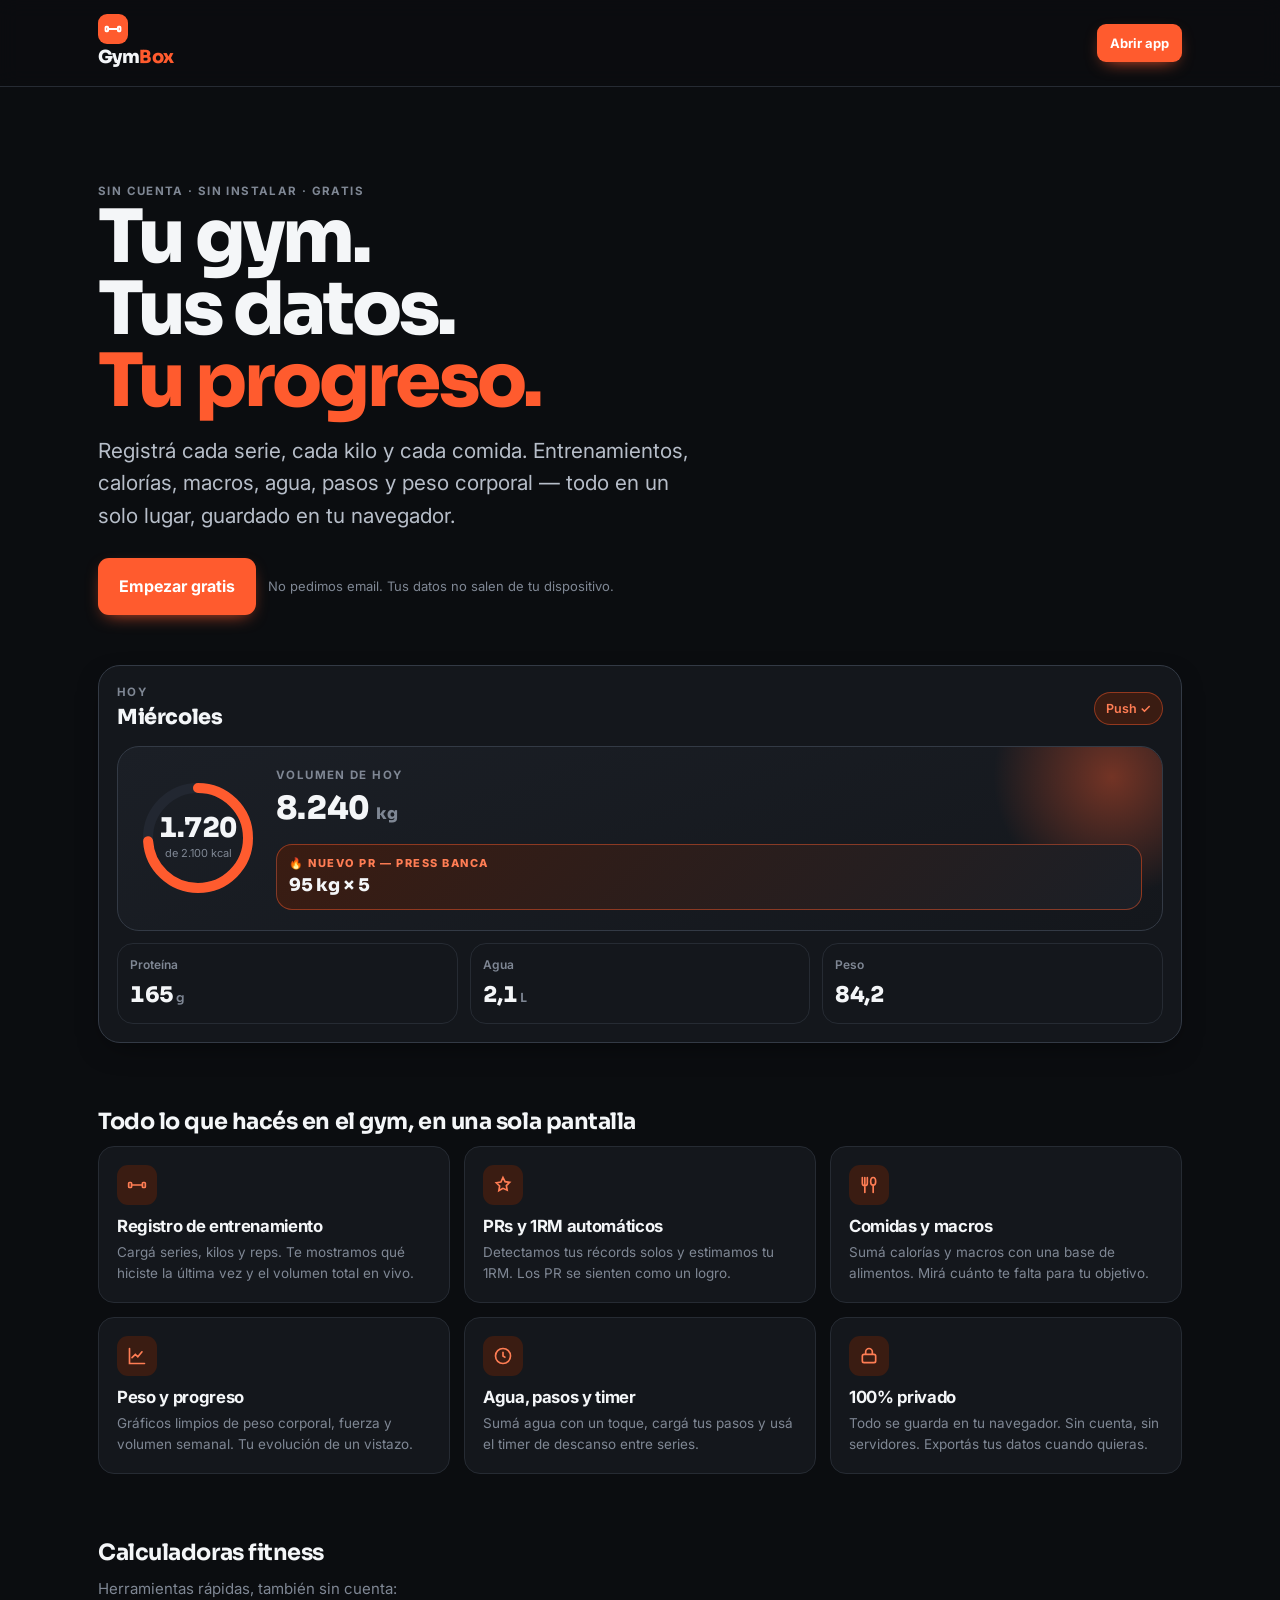
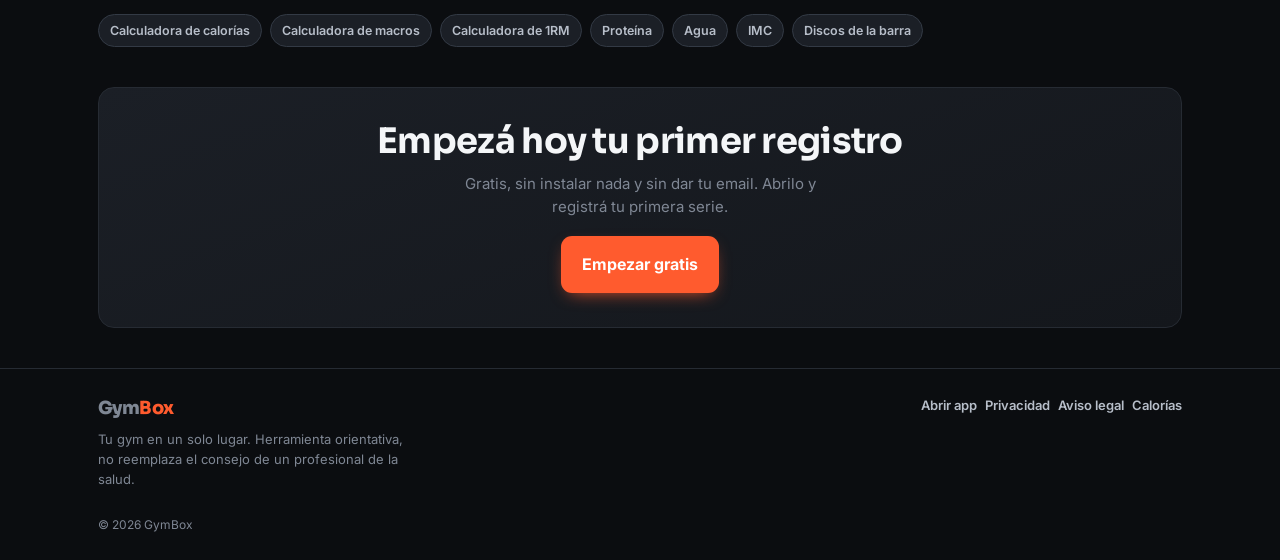
==== commit 185788a8: "feat: transformación a GymBox — fitness companion / gym dashboard (rediseño 100%) Convierte el proye" ====
--- a/index.html
+++ b/index.html
@@ -2,347 +2,133 @@
 <html lang="es-AR">
 <head>
   <meta charset="UTF-8" />
-  <meta name="viewport" content="width=device-width, initial-scale=1" />
-
-  <!-- ===== SEO ===== -->
-  <title>Calculadora de calorías y macros gratis | MacroFácil</title>
-  <meta name="description" content="Calculá cuántas calorías y cuántos gramos de proteína, carbohidratos y grasa necesitás por día según tu objetivo: bajar grasa, mantener o ganar músculo. Gratis y sin registro." />
-  <link rel="canonical" href="https://macrofacil.com/" />
+  <meta name="viewport" content="width=device-width, initial-scale=1, viewport-fit=cover" />
+  <title>GymBox — Tu gym, tus datos, tu progreso | Gratis y sin cuenta</title>
+  <meta name="description" content="Registrá entrenamientos, series, pesos, calorías, macros, agua, pasos y peso corporal. Todo guardado en tu navegador, sin cuenta y sin instalar nada. Gratis." />
+  <link rel="canonical" href="https://gymbox.app/" />
   <meta name="robots" content="index, follow" />
-  <meta name="theme-color" content="#0b0f19" />
-
+  <meta name="theme-color" content="#0b0d10" />
   <meta property="og:type" content="website" />
-  <meta property="og:site_name" content="MacroFácil" />
-  <meta property="og:title" content="Calculadora de calorías y macros" />
-  <meta property="og:description" content="Descubrí tus calorías diarias y tus macros (proteína, carbos y grasa) según tu objetivo. Gratis, sin registro." />
-  <meta property="og:url" content="https://macrofacil.com/" />
+  <meta property="og:site_name" content="GymBox" />
+  <meta property="og:title" content="GymBox — Tu gym, tus datos, tu progreso" />
+  <meta property="og:description" content="Registrá cada serie, cada kilo y cada comida. Todo en un solo lugar, sin cuenta." />
+  <meta property="og:url" content="https://gymbox.app/" />
+  <meta property="og:image" content="https://gymbox.app/assets/og-image.png" />
   <meta property="og:locale" content="es_AR" />
-  <meta property="og:image" content="https://macrofacil.com/assets/og-image.png" />
-
   <meta name="twitter:card" content="summary_large_image" />
-  <meta name="twitter:title" content="Calculadora de calorías y macros" />
-  <meta name="twitter:description" content="Tus calorías y macros diarios según tu objetivo. Gratis y sin registro." />
-  <meta name="twitter:image" content="https://macrofacil.com/assets/og-image.png" />
-
+  <meta name="twitter:title" content="GymBox — Tu gym, tus datos, tu progreso" />
+  <meta name="twitter:image" content="https://gymbox.app/assets/og-image.png" />
   <link rel="icon" type="image/svg+xml" href="assets/favicon.svg" />
-
   <link rel="preconnect" href="https://fonts.googleapis.com" />
   <link rel="preconnect" href="https://fonts.gstatic.com" crossorigin />
-  <link rel="stylesheet" href="https://fonts.googleapis.com/css2?family=Manrope:wght@400;500;600;700;800&family=Fraunces:opsz,wght@9..144,500;9..144,600&display=swap" />
-
-  <link rel="stylesheet" href="styles.css?v=20260904" />
-
-  <!-- JSON-LD: WebApplication -->
+  <link rel="stylesheet" href="https://fonts.googleapis.com/css2?family=Inter:wght@400;500;600;700;800&family=Sora:wght@600;700;800&display=swap" />
+  <link rel="stylesheet" href="styles.css?v=20260905" />
   <script type="application/ld+json">
-  {
-    "@context": "https://schema.org",
-    "@type": "WebApplication",
-    "name": "MacroFácil — Calculadora de calorías y macros",
-    "url": "https://macrofacil.com/",
-    "applicationCategory": "HealthApplication",
-    "operatingSystem": "Web",
-    "description": "Calculadora gratuita de calorías diarias y macronutrientes (proteína, carbohidratos y grasa) según objetivo, con fórmula Mifflin-St Jeor.",
-    "inLanguage": "es-AR",
-    "offers": { "@type": "Offer", "price": "0", "priceCurrency": "ARS" }
-  }
+  {"@context":"https://schema.org","@type":"WebApplication","name":"GymBox","url":"https://gymbox.app/","applicationCategory":"HealthApplication","operatingSystem":"Web","offers":{"@type":"Offer","price":"0","priceCurrency":"ARS"},"description":"App web gratuita para registrar entrenamientos, comidas y progreso. 100% en el navegador, sin cuenta."}
   </script>
-
-  <!-- JSON-LD: FAQPage -->
-  <script type="application/ld+json">
-  {
-    "@context": "https://schema.org",
-    "@type": "FAQPage",
-    "mainEntity": [
-      { "@type": "Question", "name": "¿Cómo calcular cuántas calorías necesito por día?",
-        "acceptedAnswer": { "@type": "Answer", "text": "Se calcula tu metabolismo basal (BMR) con la fórmula Mifflin-St Jeor a partir de tu sexo, edad, peso y altura, y se multiplica por un factor de actividad para obtener tu gasto total diario (TDEE). Según tu objetivo se le resta o suma un porcentaje: déficit para bajar grasa, superávit para ganar músculo." } },
-      { "@type": "Question", "name": "¿Cuánta proteína tengo que comer por día?",
-        "acceptedAnswer": { "@type": "Answer", "text": "Una referencia habitual para personas activas es entre 1,6 y 2,2 gramos de proteína por kilo de peso corporal. La calculadora te deja elegir el nivel y te da los gramos exactos según tu peso." } },
-      { "@type": "Question", "name": "¿Qué son los macros?",
-        "acceptedAnswer": { "@type": "Answer", "text": "Los macronutrientes (macros) son proteínas, carbohidratos y grasas. Cada gramo de proteína y de carbohidrato aporta 4 calorías, y cada gramo de grasa aporta 9. Repartir tus calorías entre estos tres macros define tu plan de alimentación." } },
-      { "@type": "Question", "name": "¿Cuántas calorías para bajar de peso?",
-        "acceptedAnswer": { "@type": "Answer", "text": "Para bajar grasa necesitás un déficit calórico: comer menos calorías que tu gasto total. Un déficit del 10 al 20 % del TDEE suele ser sostenible. La calculadora te muestra ese número según la intensidad que elijas." } },
-      { "@type": "Question", "name": "¿La calculadora reemplaza a un nutricionista?",
-        "acceptedAnswer": { "@type": "Answer", "text": "No. Es una estimación orientativa basada en fórmulas estándar. Las necesidades reales varían por persona. Ante dudas o condiciones de salud, consultá con un profesional." } }
-    ]
-  }
-  </script>
-
-  <!-- TODO ANALYTICS: pegá acá tu etiqueta de Google Analytics (GA4). El sitio funciona sin Analytics. -->
-  <!-- TODO COOKIES: si activás AdSense/Analytics, agregá acá tu banner de consentimiento (CMP). -->
+  <!-- TODO ANALYTICS · TODO COOKIES (CMP para AdSense) -->
 </head>
-
 <body>
-  <a class="skip-link" href="#calculadora">Saltar a la calculadora</a>
-
-  <header class="site-header">
-    <div class="container header-inner">
-      <a class="brand" href="/" aria-label="MacroFácil — inicio">
-        <span class="brand-mark" aria-hidden="true">
-          <svg viewBox="0 0 24 24" width="26" height="26" fill="none" stroke="currentColor" stroke-width="2" stroke-linecap="round" stroke-linejoin="round"><path d="M12 2a7 7 0 0 0-7 7c0 3 2 5 2 8h10c0-3 2-5 2-8a7 7 0 0 0-7-7z"/><path d="M9 22h6"/></svg>
-        </span>
-        <span class="brand-name">Macro<span class="brand-accent">Fácil</span></span>
+  <header class="lp-header">
+    <div class="in">
+      <a class="brand" href="/" aria-label="GymBox">
+        <span class="brand-mark"><svg viewBox="0 0 24 24" width="18" height="18" fill="none" stroke="currentColor" stroke-width="2.4" stroke-linecap="round" stroke-linejoin="round"><rect x="2" y="9" width="3.5" height="6" rx="1"/><rect x="18.5" y="9" width="3.5" height="6" rx="1"/><path d="M5.5 12h13"/></svg></span>
+        <span class="brand-name">Gym<b>Box</b></span>
       </a>
-      <nav class="header-nav" aria-label="Secciones">
-        <a href="#guias" class="nav-link">Cómo funciona</a>
-        <a href="#faq" class="nav-link">Preguntas</a>
-      </nav>
+      <a class="btn btn-primary btn-sm" href="app.html">Abrir app</a>
     </div>
   </header>
 
   <main>
-    <section class="hero" id="calculadora">
-      <div class="container">
-        <h1 class="hero-title">Calculadora de calorías y macros</h1>
-        <p class="hero-sub">
-          Descubrí <strong>cuántas calorías</strong> y <strong>cuántos gramos de proteína,
-          carbohidratos y grasa</strong> necesitás por día según tu objetivo.
-        </p>
+    <section class="lp-hero">
+      <div class="eyebrow">Sin cuenta · sin instalar · gratis</div>
+      <h1>Tu gym.<br>Tus datos.<br><span class="o">Tu progreso.</span></h1>
+      <p>Registrá cada serie, cada kilo y cada comida. Entrenamientos, calorías, macros, agua, pasos y peso corporal — todo en un solo lugar, guardado en tu navegador.</p>
+      <div class="lp-cta">
+        <a class="btn btn-primary btn-lg" href="app.html">Empezar gratis</a>
+        <span class="lp-note">No pedimos email. Tus datos no salen de tu dispositivo.</span>
+      </div>
+    </section>
 
-        <div class="tool-grid">
-          <!-- FORM -->
-          <form class="tool-card" id="form-calc" novalidate autocomplete="off">
-            <span class="step-chip">Gratis · sin registro · privado</span>
-
-            <div class="field">
-              <span class="field-label">Sexo <span class="req">*</span></span>
-              <div class="segmented" role="radiogroup" aria-label="Sexo">
-                <label><input type="radio" name="sexo" value="hombre"><span>Hombre</span></label>
-                <label><input type="radio" name="sexo" value="mujer"><span>Mujer</span></label>
-              </div>
-              <small class="hint">Se usa en la fórmula del metabolismo. No guardamos nada.</small>
-              <small class="err" data-err="sexo" role="alert"></small>
+    <!-- Composición del producto (mock real con el mismo diseño) -->
+    <div class="lp-mock">
+      <div class="lp-mockframe" style="padding:18px">
+        <div class="between" style="margin-bottom:12px">
+          <div><div class="eyebrow">Hoy</div><div class="num" style="font-weight:800;font-size:1.3rem">Miércoles</div></div>
+          <span class="chip on">Push ✓</span>
+        </div>
+        <div class="hero-stat" style="margin-bottom:12px">
+          <div class="glow"></div>
+          <div class="row" style="gap:18px;align-items:center">
+            <div class="ring" style="--sz:120px">
+              <svg viewBox="0 0 120 120"><circle class="bg" cx="60" cy="60" r="50" fill="none" stroke-width="10"/><circle class="fg" cx="60" cy="60" r="50" fill="none" stroke-width="10" stroke-dasharray="314" stroke-dashoffset="82"/></svg>
+              <div class="center"><div class="big num">1.720</div><div class="lab">de 2.100 kcal</div></div>
             </div>
-
-            <div class="field-row">
-              <div class="field">
-                <label for="edad">Edad</label>
-                <div class="input-unit" data-unit="años"><input id="edad" name="edad" type="text" inputmode="numeric" placeholder="0" /></div>
-                <small class="err" data-err="edad" role="alert"></small>
-              </div>
-              <div class="field">
-                <label for="peso">Peso</label>
-                <div class="input-unit" data-unit="kg"><input id="peso" name="peso" type="text" inputmode="decimal" placeholder="0" /></div>
-                <small class="err" data-err="peso" role="alert"></small>
-              </div>
-              <div class="field">
-                <label for="altura">Altura</label>
-                <div class="input-unit" data-unit="cm"><input id="altura" name="altura" type="text" inputmode="numeric" placeholder="0" /></div>
-                <small class="err" data-err="altura" role="alert"></small>
-              </div>
-            </div>
-
-            <div class="field">
-              <label for="actividad">Nivel de actividad</label>
-              <select id="actividad" name="actividad"></select>
-            </div>
-
-            <div class="field">
-              <label for="objetivo">Tu objetivo</label>
-              <select id="objetivo" name="objetivo"></select>
-            </div>
-
-            <details class="acc" id="acc-avz">
-              <summary class="acc-sum">
-                <span class="acc-num">+</span>
-                <span class="acc-title">Ajustes avanzados (opcional)</span>
-                <svg class="acc-caret" viewBox="0 0 24 24" width="18" height="18" fill="none" stroke="currentColor" stroke-width="2" aria-hidden="true"><path d="M6 9l6 6 6-6"/></svg>
-              </summary>
-              <div class="acc-body">
-                <div class="field-row">
-                  <div class="field">
-                    <label for="proteinaNivel">Nivel de proteína</label>
-                    <select id="proteinaNivel" name="proteinaNivel"></select>
-                    <small class="hint">Gramos de proteína por kilo de peso.</small>
-                  </div>
-                  <div class="field">
-                    <label for="grasaPct">Grasa (% de calorías)</label>
-                    <div class="input-unit" data-unit="%"><input id="grasaPct" name="grasaPct" type="text" inputmode="numeric" placeholder="25" /></div>
-                    <small class="hint">Por defecto 25 %. Entre 15 % y 45 %.</small>
-                    <small class="err" data-err="grasaPct" role="alert"></small>
-                  </div>
-                </div>
-              </div>
-            </details>
-
-            <div class="actions">
-              <button type="submit" class="btn btn-primary" id="btn-calcular">Calcular mis macros</button>
-              <button type="button" class="btn btn-ghost" id="btn-limpiar">Limpiar</button>
-            </div>
-            <p class="live-note">El resultado se actualiza solo mientras completás.</p>
-          </form>
-
-          <!-- RESULTS -->
-          <div class="results" id="resultados" aria-live="polite">
-            <div class="results-empty" id="results-empty">
-              <div class="empty-icon" aria-hidden="true">
-                <svg viewBox="0 0 24 24" width="34" height="34" fill="none" stroke="currentColor" stroke-width="1.6" stroke-linecap="round" stroke-linejoin="round"><path d="M12 2a7 7 0 0 0-7 7c0 3 2 5 2 8h10c0-3 2-5 2-8a7 7 0 0 0-7-7z"/><path d="M9 22h6"/></svg>
-              </div>
-              <h2>Tus calorías y macros aparecen acá</h2>
-              <p>Completá tus datos y te decimos cuánto comer por día según tu objetivo.</p>
-            </div>
-
-            <div class="results-full" id="results-full" hidden>
-              <!-- Calorías -->
-              <div class="cal-hero">
-                <p class="cal-pre" id="r-cal-sub">Para tu objetivo…</p>
-                <div class="cal-big"><span id="r-calorias">—</span> <span class="cal-unit">kcal/día</span></div>
-                <p class="cal-note" id="r-cal-note"></p>
-              </div>
-
-              <!-- Macros -->
-              <div class="macros" id="macros">
-                <div class="macro macro--prot">
-                  <span class="macro-nombre">Proteína</span>
-                  <span class="macro-g" id="r-prot-g">—</span>
-                  <span class="macro-meta"><span id="r-prot-kcal">—</span> · <span id="r-prot-pct">—</span></span>
-                  <span class="macro-bar"><span class="macro-bar-fill" id="bar-prot"></span></span>
-                </div>
-                <div class="macro macro--carb">
-                  <span class="macro-nombre">Carbohidratos</span>
-                  <span class="macro-g" id="r-carb-g">—</span>
-                  <span class="macro-meta"><span id="r-carb-kcal">—</span> · <span id="r-carb-pct">—</span></span>
-                  <span class="macro-bar"><span class="macro-bar-fill" id="bar-carb"></span></span>
-                </div>
-                <div class="macro macro--grasa">
-                  <span class="macro-nombre">Grasa</span>
-                  <span class="macro-g" id="r-grasa-g">—</span>
-                  <span class="macro-meta"><span id="r-grasa-kcal">—</span> · <span id="r-grasa-pct">—</span></span>
-                  <span class="macro-bar"><span class="macro-bar-fill" id="bar-grasa"></span></span>
-                </div>
-              </div>
-              <p class="carbos-aviso" id="carbos-aviso" hidden>⚠️ Con tanta proteína y grasa para estas calorías, no quedan carbohidratos. Bajá la grasa o el nivel de proteína.</p>
-
-              <aside class="ad-slot" aria-label="Publicidad"><span>Publicidad</span><!-- PEGA AQUÍ TU CÓDIGO DE ADSENSE --></aside>
-
-              <!-- Cifras clave -->
-              <div class="kpis">
-                <div class="kpi"><span class="kpi-label">Mantenimiento (TDEE)</span><span class="kpi-value" id="r-tdee">—</span></div>
-                <div class="kpi"><span class="kpi-label">Metabolismo basal (BMR)</span><span class="kpi-value" id="r-bmr">—</span></div>
-                <div class="kpi"><span class="kpi-label">IMC</span><span class="kpi-value" id="r-imc">—</span></div>
-                <div class="kpi"><span class="kpi-label">Por comida (de 4)</span><span class="kpi-value" id="r-comida">—</span></div>
-              </div>
-              <div class="imc-line" id="imc-line" hidden></div>
-
-              <details class="calc-detail" id="como-calculo">
-                <summary>
-                  <svg viewBox="0 0 24 24" width="18" height="18" fill="none" stroke="currentColor" stroke-width="2" stroke-linecap="round" stroke-linejoin="round" aria-hidden="true"><circle cx="12" cy="12" r="10"/><path d="M12 16v-4M12 8h.01"/></svg>
-                  Cómo se calculó (con tus datos)
-                </summary>
-                <div class="calc-steps" id="calc-steps"></div>
-              </details>
-
-              <button type="button" class="btn btn-ghost btn-block" id="btn-reset-vista">Empezar de nuevo</button>
+            <div style="flex:1">
+              <div class="eyebrow">Volumen de hoy</div>
+              <div class="num" style="font-size:2rem;font-weight:800">8.240 <small style="font-size:.5em;color:var(--ink-mute)">kg</small></div>
+              <div class="pr" style="margin-top:10px;padding:10px 12px"><div class="tag">🔥 NUEVO PR — PRESS BANCA</div><div class="num" style="font-weight:800;font-size:1.1rem">95 kg × 5</div></div>
             </div>
           </div>
         </div>
+        <div class="grid g3">
+          <div class="panel" style="padding:12px"><div class="stat"><span class="k">Proteína</span><span class="v num">165<small> g</small></span></div></div>
+          <div class="panel" style="padding:12px"><div class="stat"><span class="k">Agua</span><span class="v num">2,1<small> L</small></span></div></div>
+          <div class="panel" style="padding:12px"><div class="stat"><span class="k">Peso</span><span class="v num">84,2</span></div></div>
+        </div>
+      </div>
+    </div>
 
-        <p class="privacy-badge">
-          🔒 100 % privado — todo se calcula en tu navegador. No se sube ni se guarda ningún
-          dato, y funciona sin conexión después de la primera carga.
-        </p>
+    <section class="lp-section">
+      <div class="section-h"><h2 style="font-size:1.4rem">Todo lo que hacés en el gym, en una sola pantalla</h2></div>
+      <div class="lp-features">
+        <div class="lp-feat"><div class="fi"><svg viewBox="0 0 24 24" width="20" height="20" fill="none" stroke="currentColor" stroke-width="2" stroke-linecap="round"><rect x="2" y="9" width="3.5" height="6" rx="1"/><rect x="18.5" y="9" width="3.5" height="6" rx="1"/><path d="M5.5 12h13"/></svg></div><h3>Registro de entrenamiento</h3><p>Cargá series, kilos y reps. Te mostramos qué hiciste la última vez y el volumen total en vivo.</p></div>
+        <div class="lp-feat"><div class="fi"><svg viewBox="0 0 24 24" width="20" height="20" fill="none" stroke="currentColor" stroke-width="2" stroke-linecap="round"><path d="M12 3l2.5 5 5.5.8-4 3.9 1 5.5L12 16l-5 2.7 1-5.5-4-3.9 5.5-.8z"/></svg></div><h3>PRs y 1RM automáticos</h3><p>Detectamos tus récords solos y estimamos tu 1RM. Los PR se sienten como un logro.</p></div>
+        <div class="lp-feat"><div class="fi"><svg viewBox="0 0 24 24" width="20" height="20" fill="none" stroke="currentColor" stroke-width="2" stroke-linecap="round"><path d="M4 3v7a3 3 0 0 0 6 0V3M7 3v18M17 3c-1.5 0-3 1.5-3 5s1.5 4 3 4 3-1 3-4-1.5-5-3-5zM17 12v9"/></svg></div><h3>Comidas y macros</h3><p>Sumá calorías y macros con una base de alimentos. Mirá cuánto te falta para tu objetivo.</p></div>
+        <div class="lp-feat"><div class="fi"><svg viewBox="0 0 24 24" width="20" height="20" fill="none" stroke="currentColor" stroke-width="2" stroke-linecap="round"><path d="M3 3v18h18"/><path d="M6 14l4-4 3 3 5-6"/></svg></div><h3>Peso y progreso</h3><p>Gráficos limpios de peso corporal, fuerza y volumen semanal. Tu evolución de un vistazo.</p></div>
+        <div class="lp-feat"><div class="fi"><svg viewBox="0 0 24 24" width="20" height="20" fill="none" stroke="currentColor" stroke-width="2"><circle cx="12" cy="12" r="9"/><path d="M12 7v5l3 2"/></svg></div><h3>Agua, pasos y timer</h3><p>Sumá agua con un toque, cargá tus pasos y usá el timer de descanso entre series.</p></div>
+        <div class="lp-feat"><div class="fi"><svg viewBox="0 0 24 24" width="20" height="20" fill="none" stroke="currentColor" stroke-width="2"><rect x="4" y="10" width="16" height="10" rx="2"/><path d="M8 10V7a4 4 0 0 1 8 0v3"/></svg></div><h3>100% privado</h3><p>Todo se guarda en tu navegador. Sin cuenta, sin servidores. Exportás tus datos cuando quieras.</p></div>
       </div>
     </section>
 
-    <div class="container">
-      <aside class="ad-slot ad-leaderboard" aria-label="Publicidad"><span>Publicidad</span><!-- PEGA AQUÍ TU CÓDIGO DE ADSENSE --></aside>
-    </div>
+    <section class="lp-section" style="padding-top:0">
+      <div class="section-h"><h2 style="font-size:1.4rem">Calculadoras fitness</h2></div>
+      <p class="muted" style="margin-bottom:14px">Herramientas rápidas, también sin cuenta:</p>
+      <div class="lp-list">
+        <a class="chip" href="calculadora-calorias.html">Calculadora de calorías</a>
+        <a class="chip" href="calculadora-macros.html">Calculadora de macros</a>
+        <a class="chip" href="calculadora-1rm.html">Calculadora de 1RM</a>
+        <a class="chip" href="app.html#/calc/proteina">Proteína</a>
+        <a class="chip" href="app.html#/calc/agua">Agua</a>
+        <a class="chip" href="app.html#/calc/imc">IMC</a>
+        <a class="chip" href="app.html#/calc/discos">Discos de la barra</a>
+      </div>
+    </section>
 
-    <!-- CONTENIDO SEO -->
-    <section class="content" id="guias">
-      <div class="container content-inner">
-
-        <article class="prose">
-          <h2>¿Cómo calcular cuántas calorías necesito por día?</h2>
-          <p>
-            Tu cuerpo quema calorías incluso en reposo: es tu <strong>metabolismo basal (BMR)</strong>.
-            Lo estimamos con la fórmula <strong>Mifflin-St Jeor</strong>, la más usada y precisa para
-            la mayoría de las personas, a partir de tu sexo, edad, peso y altura.
-          </p>
-          <p>
-            A ese BMR lo multiplicamos por un <strong>factor de actividad</strong> (cuánto te movés y
-            entrenás) y obtenemos tu <strong>gasto total diario (TDEE)</strong>: las calorías que
-            necesitás para mantener tu peso.
-          </p>
-          <p class="formula-line">Calorías objetivo = BMR × actividad × (1 ± ajuste del objetivo)</p>
-          <ul class="cost-list">
-            <li><strong>Bajar grasa:</strong> comés por debajo de tu TDEE (déficit del 10 al 20 %).</li>
-            <li><strong>Mantener:</strong> comés tu TDEE.</li>
-            <li><strong>Ganar músculo:</strong> comés por encima (superávit del 10 al 15 %).</li>
-          </ul>
-        </article>
-
-        <article class="prose">
-          <h2>¿Qué son los macros y para qué sirven?</h2>
-          <p>Las calorías se reparten en tres <strong>macronutrientes</strong>:</p>
-          <div class="compare">
-            <div class="compare-card"><h3>Proteína</h3><p>4 kcal por gramo. Construye y conserva músculo. Referencia: 1,6 a 2,2 g por kilo de peso.</p></div>
-            <div class="compare-card"><h3>Carbohidratos</h3><p>4 kcal por gramo. Tu principal fuente de energía para entrenar y rendir.</p></div>
-            <div class="compare-card"><h3>Grasa</h3><p>9 kcal por gramo. Clave para hormonas y salud. No bajes de ~0,6 g por kilo.</p></div>
-          </div>
-          <p>Dos personas con las mismas calorías pueden tener macros muy distintos según su objetivo. Por eso repartirlos bien es lo que hace la diferencia.</p>
-        </article>
-
-        <aside class="ad-slot" aria-label="Publicidad"><span>Publicidad</span><!-- PEGA AQUÍ TU CÓDIGO DE ADSENSE --></aside>
-
-        <article class="prose">
-          <h2>¿Cuánta proteína necesito?</h2>
-          <p>
-            Para quienes entrenan, una referencia habitual es <strong>1,6 a 2,2 gramos de proteína por
-            kilo de peso corporal</strong>. Más proteína ayuda a mantener el músculo, sobre todo en
-            déficit. La calculadora te da los gramos exactos según tu peso y el nivel que elijas.
-          </p>
-        </article>
-
-        <article class="prose faq" id="faq">
-          <h2>Preguntas frecuentes</h2>
-          <details class="faq-item"><summary>¿Cómo calcular cuántas calorías necesito por día?</summary><p>Calculamos tu metabolismo basal con Mifflin-St Jeor (sexo, edad, peso, altura) y lo multiplicamos por tu factor de actividad para el gasto total (TDEE). Según tu objetivo se resta o suma un porcentaje.</p></details>
-          <details class="faq-item"><summary>¿Cuántas calorías para bajar de peso?</summary><p>Necesitás un déficit: comer menos que tu TDEE. Un 10 a 20 % menos suele ser sostenible. La calculadora te muestra el número exacto según la intensidad que elijas.</p></details>
-          <details class="faq-item"><summary>¿Cuánta proteína tengo que comer?</summary><p>Entre 1,6 y 2,2 g por kilo de peso para personas activas. Elegí el nivel y te damos los gramos.</p></details>
-          <details class="faq-item"><summary>¿Qué son los macros?</summary><p>Proteínas, carbohidratos y grasas. Proteína y carbos aportan 4 kcal/g; la grasa, 9 kcal/g.</p></details>
-          <details class="faq-item"><summary>¿Qué fórmula usan?</summary><p>Mifflin-St Jeor para el metabolismo basal y los factores de actividad estándar para el gasto total. Son fórmulas reconocidas, no valores inventados.</p></details>
-          <details class="faq-item"><summary>¿Reemplaza a un nutricionista?</summary><p>No. Es una estimación orientativa. Las necesidades reales varían por persona; ante dudas o condiciones de salud, consultá con un profesional.</p></details>
-        </article>
-
-        <div class="disclaimer" role="note">
-          <strong>Aviso:</strong> esta herramienta es orientativa y no constituye asesoramiento médico
-          ni nutricional. Los cálculos son estimaciones basadas en fórmulas estándar y pueden no
-          reflejar tus necesidades reales. Consultá con un profesional de la salud antes de hacer
-          cambios importantes en tu alimentación o entrenamiento.
-        </div>
-
-        <section class="more-tools">
-          <h2>Más calculadoras (próximamente)</h2>
-          <div class="tools-grid">
-            <span class="tool-pill">Calculadora de 1RM (peso máximo)</span>
-            <span class="tool-pill">Armá tu plato: proteína y calorías</span>
-            <span class="tool-pill">Calculadora de agua diaria</span>
-            <span class="tool-pill">Calculadora de IMC</span>
-            <span class="tool-pill">Calculadora de grasa corporal</span>
-          </div>
-        </section>
+    <section class="lp-section" style="text-align:center;padding-top:0">
+      <div class="panel" style="padding:34px 20px;background:linear-gradient(160deg,var(--surface-2),var(--surface))">
+        <h2 style="font-family:var(--disp);font-size:clamp(1.6rem,5vw,2.2rem)">Empezá hoy tu primer registro</h2>
+        <p class="muted" style="max-width:40ch;margin:10px auto 18px">Gratis, sin instalar nada y sin dar tu email. Abrilo y registrá tu primera serie.</p>
+        <a class="btn btn-primary btn-lg" href="app.html">Empezar gratis</a>
       </div>
     </section>
   </main>
 
-  <footer class="site-footer">
-    <div class="container footer-inner">
-      <div class="footer-brand">
-        <span class="brand-name">Macro<span class="brand-accent">Fácil</span></span>
-        <p>Calculadora de calorías y macros. Gratis, sin registro y privada.</p>
-        <p class="footer-indep">Herramienta orientativa. No reemplaza el consejo de un profesional de la salud.</p>
+  <footer class="lp-foot">
+    <div class="in">
+      <div>
+        <span class="brand-name">Gym<b>Box</b></span>
+        <div class="muted" style="margin-top:6px;max-width:40ch">Tu gym en un solo lugar. Herramienta orientativa, no reemplaza el consejo de un profesional de la salud.</div>
       </div>
-      <nav class="footer-nav" aria-label="Enlaces legales">
+      <nav class="lp-list">
+        <a href="app.html">Abrir app</a>
         <a href="privacidad.html">Privacidad</a>
         <a href="aviso-legal.html">Aviso legal</a>
-        <a href="#calculadora">Calculadora</a>
-        <a href="#faq">Preguntas</a>
+        <a href="calculadora-calorias.html">Calorías</a>
       </nav>
     </div>
-    <div class="container footer-copy"><span>© <span id="year">2026</span> MacroFácil</span></div>
+    <div class="in" style="padding-top:0"><span class="muted" style="font-size:12px">© <span id="y">2026</span> GymBox</span></div>
   </footer>
-
-  <script defer src="calorias.js?v=20260904"></script>
-  <script defer src="lib/manifest.js?v=20260904"></script>
-  <script defer src="main.js?v=20260904"></script>
+  <script>document.getElementById("y").textContent=new Date().getFullYear();</script>
 </body>
 </html>
--- a/styles.css
+++ b/styles.css
@@ -1,592 +1,353 @@
 /* =============================================================================
- * MargenLibre — styles.css
- * 1 archivo, seccionado. Mobile-first. Herramienta financiera seria.
+ * GymBox — styles.css · Dark · Premium · Athletic · Minimal
+ * Un solo archivo. Comparte app, landing y páginas SEO.
  * ============================================================================= */
 
-/* ============================== 1. Tokens ============================== */
+/* ===== 1. Tokens ===== */
 :root {
-  --bg:        #f6f7f9;
-  --surface:   #ffffff;
-  --surface-2: #f1f3f6;
-  --ink:       #111827;
-  --ink-soft:  #4b5563;
-  --ink-mute:  #6b7280;
-  --line:      #e5e7eb;
-  --line-2:    #d8dce3;
-
-  --brand:     #059669;
-  --brand-ink: #047857;
-  --brand-050: #ecfdf5;
-
-  /* Colores de macros */
-  --m-prot:    #059669;
-  --m-carb:    #d97706;
-  --m-grasa:   #7c3aed;
-
-  --green:     #059669;
-  --green-bg:  #ecfdf5;
-  --amber:     #b45309;
-  --amber-bg:  #fffbeb;
-  --red:       #dc2626;
-  --red-bg:    #fef2f2;
-
-  --shadow-sm: 0 1px 2px rgba(16,24,40,.06), 0 1px 3px rgba(16,24,40,.05);
-  --shadow-md: 0 4px 12px rgba(16,24,40,.08), 0 2px 4px rgba(16,24,40,.04);
-  --shadow-lg: 0 18px 40px -12px rgba(16,24,40,.22);
-
-  --radius:    14px;
-  --radius-sm: 10px;
-  --radius-lg: 20px;
-
-  --sans: "Manrope", system-ui, -apple-system, "Segoe UI", Roboto, sans-serif;
-  --serif: "Fraunces", Georgia, "Times New Roman", serif;
-
-  --ease-out: cubic-bezier(0.16, 1, 0.3, 1);
-  --container: 1180px;
-  --gutter: clamp(1rem, 4vw, 2rem);
-}
-
-@media (prefers-color-scheme: dark) {
-  :root {
-    --bg:        #0b0f19;
-    --surface:   #131826;
-    --surface-2: #1b2130;
-    --ink:       #f3f5f9;
-    --ink-soft:  #c2c9d6;
-    --ink-mute:  #8b93a4;
-    --line:      #262d3d;
-    --line-2:    #333c4f;
-    --brand:     #34d399;
-    --brand-ink: #6ee7b7;
-    --brand-050: #0e2b22;
-    --m-prot:    #34d399;
-    --m-carb:    #fbbf24;
-    --m-grasa:   #a78bfa;
-    --green:     #34d399;
-    --green-bg:  #0e2b22;
-    --amber:     #fbbf24;
-    --amber-bg:  #2a2210;
-    --red:       #f87171;
-    --red-bg:    #2c1618;
-    --shadow-md: 0 4px 14px rgba(0,0,0,.4);
-    --shadow-lg: 0 20px 44px -14px rgba(0,0,0,.6);
-  }
-}
-
-/* ============================== 2. Reset ============================== */
-*, *::before, *::after { box-sizing: border-box; margin: 0; }
-html { -webkit-text-size-adjust: 100%; scroll-behavior: smooth; }
+  --bg:        #0b0d10;
+  --surface:   #14171c;
+  --surface-2: #1b1f26;
+  --surface-3: #222731;
+  --line:      #262b33;
+  --line-2:    #333a45;
+  --ink:       #f4f6f8;
+  --ink-soft:  #b7bec9;
+  --ink-mute:  #7f8794;
+
+  --accent:    #ff5b2e;   /* energía / performance */
+  --accent-2:  #ff7d54;
+  --accent-dim:#3a1c12;
+  --good:      #34d99b;
+  --good-dim:  #10291f;
+  --warn:      #f4b740;
+  --bad:       #ff5470;
+
+  --radius:    16px;
+  --radius-sm: 11px;
+  --radius-lg: 22px;
+  --pill:      999px;
+
+  --ui:  "Inter", system-ui, -apple-system, "Segoe UI", Roboto, sans-serif;
+  --disp:"Sora", var(--ui);
+  --ease: cubic-bezier(.16,1,.3,1);
+  --shadow: 0 10px 30px -12px rgba(0,0,0,.6);
+  --sidebar: 244px;
+  --maxw: 1120px;
+}
+
+/* ===== 2. Reset ===== */
+*,*::before,*::after { box-sizing: border-box; margin: 0; }
+html { -webkit-text-size-adjust: 100%; }
 body {
-  font-family: var(--sans);
-  font-size: 16px;
-  line-height: 1.6;
-  color: var(--ink);
-  background: var(--bg);
-  -webkit-font-smoothing: antialiased;
-  text-rendering: optimizeLegibility;
+  font-family: var(--ui); font-size: 15px; line-height: 1.55;
+  color: var(--ink); background: var(--bg);
+  -webkit-font-smoothing: antialiased; text-rendering: optimizeLegibility;
   overflow-x: clip;
 }
-img, svg { display: block; max-width: 100%; }
+img,svg { display: block; max-width: 100%; }
 button { font: inherit; color: inherit; cursor: pointer; border: 0; background: none; }
 a { color: inherit; text-decoration: none; }
-p { text-wrap: pretty; }
-h1, h2, h3 { text-wrap: balance; line-height: 1.12; letter-spacing: -0.02em; }
-input, select, button { font: inherit; }
-::selection { background: var(--brand); color: #fff; }
-
-:focus-visible {
-  outline: 2px solid var(--brand);
-  outline-offset: 2px;
-  border-radius: 6px;
-}
-
-/* ============================== 3. Utilities ============================== */
-.container { width: 100%; max-width: var(--container); margin-inline: auto; padding-inline: var(--gutter); }
-
-.skip-link {
-  position: fixed; top: -100px; left: 1rem;
-  padding: .6rem 1rem; background: var(--brand); color: #fff;
-  z-index: 9999; border-radius: 8px; font-weight: 600;
-  transition: top .2s var(--ease-out);
-}
-.skip-link:focus { top: 1rem; }
-
-.req { color: var(--red); }
-.opt { color: var(--ink-mute); font-weight: 500; font-size: .85em; }
-
-/* ============================== 4. Header ============================== */
-.site-header {
-  position: sticky; top: 0; z-index: 50;
-  background: color-mix(in srgb, var(--surface) 88%, transparent);
-  backdrop-filter: saturate(1.4) blur(10px);
-  border-bottom: 1px solid var(--line);
-}
-.header-inner { display: flex; align-items: center; justify-content: space-between; height: 62px; }
-.brand { display: inline-flex; align-items: center; gap: .55rem; font-weight: 800; letter-spacing: -.03em; font-size: 1.15rem; }
-.brand-mark {
-  display: grid; place-items: center; width: 34px; height: 34px;
-  border-radius: 10px; background: var(--brand); color: #fff;
-}
-.brand-accent { color: var(--brand); }
-.header-nav { display: none; gap: 1.4rem; }
-.nav-link { color: var(--ink-soft); font-weight: 600; font-size: .95rem; transition: color .2s; }
-.nav-link:hover { color: var(--brand); }
-.nav-link--muted { color: var(--ink-mute); }
-@media (min-width: 720px) { .header-nav { display: inline-flex; } }
-
-/* ============================== 5. Hero ============================== */
-.hero { padding: clamp(1.6rem, 5vw, 3rem) 0 clamp(1.4rem, 4vw, 2.4rem); }
-.hero-title {
-  font-family: var(--serif);
-  font-size: clamp(1.8rem, 5.2vw, 2.9rem);
-  font-weight: 600;
-  letter-spacing: -.025em;
-  margin-bottom: .6rem;
-}
-.hero-sub {
-  color: var(--ink-soft);
-  font-size: clamp(1rem, 2.5vw, 1.18rem);
-  max-width: 46ch;
-}
-.hero-sub strong { color: var(--ink); }
-
-/* ============================== 6. Tool grid ============================== */
-.tool-grid { display: grid; grid-template-columns: minmax(0, 1fr); gap: 1.25rem; margin-top: clamp(1.4rem, 4vw, 2.2rem); }
-.tool-card, .results { min-width: 0; }
-@media (min-width: 960px) {
-  .tool-grid { grid-template-columns: minmax(0, 1fr) minmax(0, 1fr); align-items: start; gap: 1.5rem; }
-  .results { position: sticky; top: 80px; }
-}
-
-/* ---------- Tool card (form) ---------- */
-.tool-card {
-  background: var(--surface);
-  border: 1px solid var(--line);
-  border-radius: var(--radius-lg);
-  padding: clamp(1.1rem, 3vw, 1.6rem);
-  box-shadow: var(--shadow-md);
-}
-.steps-head { display: flex; align-items: center; justify-content: space-between; gap: 1rem; margin-bottom: 1rem; flex-wrap: wrap; }
-.step-chip {
-  font-size: .78rem; font-weight: 700; letter-spacing: .01em;
-  color: var(--green); background: var(--green-bg);
-  padding: .32rem .7rem; border-radius: 999px;
-}
-.moneda-wrap { display: inline-flex; align-items: center; gap: .45rem; }
-.moneda-wrap label { font-size: .82rem; color: var(--ink-mute); font-weight: 600; }
-
-/* ---------- Accordions ---------- */
-.acc { border: 1px solid var(--line); border-radius: var(--radius); margin-bottom: .8rem; overflow: hidden; background: var(--surface); }
-.acc[open] { border-color: var(--line-2); }
-.acc-sum {
-  display: flex; align-items: center; gap: .7rem;
-  padding: .85rem 1rem; cursor: pointer; list-style: none;
-  font-weight: 700; user-select: none;
-}
-.acc-sum::-webkit-details-marker { display: none; }
-.acc-num {
-  display: grid; place-items: center; width: 26px; height: 26px; flex: none;
-  border-radius: 8px; background: var(--brand-050); color: var(--brand-ink);
-  font-size: .9rem; font-weight: 800;
-}
-.acc-title { flex: 1; }
-.acc-caret { color: var(--ink-mute); transition: transform .25s var(--ease-out); }
-.acc[open] .acc-caret { transform: rotate(180deg); }
-.acc-body { padding: 0 1rem 1rem; }
-
-/* ---------- Fields ---------- */
-.field { display: flex; flex-direction: column; margin-top: .85rem; }
-.field:first-child { margin-top: .3rem; }
-.field-row { display: grid; gap: .85rem; }
-@media (min-width: 540px) { .field-row { grid-template-columns: 1fr 1fr; gap: 1rem; } }
-.field label { font-size: .9rem; font-weight: 600; margin-bottom: .35rem; color: var(--ink); }
-.field input, .field select, .moneda-wrap select, .preset-bar select {
-  width: 100%;
-  padding: .7rem .8rem;
-  border: 1.5px solid var(--line-2);
-  border-radius: var(--radius-sm);
-  background: var(--surface);
-  color: var(--ink);
-  transition: border-color .18s, box-shadow .18s;
-}
-.moneda-wrap { max-width: 100%; min-width: 0; }
-.moneda-wrap select { padding: .4rem .55rem; border-radius: 8px; width: auto; max-width: 160px; min-width: 0; }
-.field input:hover { border-color: var(--ink-mute); }
-.field input:focus, .field select:focus, select:focus {
-  outline: none; border-color: var(--brand);
-  box-shadow: 0 0 0 3px color-mix(in srgb, var(--brand) 18%, transparent);
-}
-.hint { font-size: .78rem; color: var(--ink-mute); margin-top: .3rem; }
-.err { font-size: .78rem; color: var(--red); margin-top: .28rem; min-height: 0; font-weight: 600; }
-.field--error input { border-color: var(--red); }
-.field--error input:focus { box-shadow: 0 0 0 3px color-mix(in srgb, var(--red) 18%, transparent); }
-
-/* Money / percent adornments */
-.input-money, .input-pct { position: relative; }
-.input-money::before {
-  content: attr(data-sym);
-  position: absolute; left: .75rem; top: 50%; transform: translateY(-50%);
-  color: var(--ink-mute); font-weight: 600; pointer-events: none;
-}
-.input-money input { padding-left: 1.9rem; }
-.input-pct::after {
-  content: "%";
-  position: absolute; right: .8rem; top: 50%; transform: translateY(-50%);
-  color: var(--ink-mute); font-weight: 600; pointer-events: none;
-}
-.input-pct input { padding-right: 1.9rem; }
-
-/* Category bar */
-.cat-bar { background: var(--surface-2); border: 1px solid var(--line-2); border-radius: var(--radius-sm); padding: .85rem; margin-top: .3rem; }
-.cat-bar label { font-size: .85rem; font-weight: 700; display: block; margin-bottom: .4rem; }
-.cat-bar select { width: 100%; }
-.cat-help {
-  margin-top: .6rem; font-size: .8rem; line-height: 1.5; color: var(--ink-soft);
-  background: var(--brand-050); border-left: 3px solid var(--brand);
-  padding: .65rem .8rem; border-radius: 0 var(--radius-sm) var(--radius-sm) 0;
-}
-.cat-help strong { color: var(--ink); }
-.cat-help a { color: var(--brand-ink); font-weight: 700; text-decoration: underline; }
-.cat-ref-note { display: block; margin-top: .5rem; line-height: 1.45; color: var(--ink-soft); }
-.saved-note { display: block; font-size: .78rem; color: var(--green); font-weight: 700; margin-top: .28rem; }
-
-/* Buscador de categoría de Mercado Libre */
-.ml-cat { background: var(--surface-2); border: 1px solid var(--line-2); border-radius: var(--radius-sm); padding: .85rem; margin-top: .3rem; }
-.ml-cat > label { font-size: .85rem; font-weight: 700; display: block; margin-bottom: .45rem; }
-.cat-search { display: flex; gap: .5rem; }
-.cat-search input { flex: 1; min-width: 0; padding: .65rem .8rem; border: 1.5px solid var(--line-2); border-radius: var(--radius-sm); background: var(--surface); color: var(--ink); }
-.cat-search input:focus { outline: none; border-color: var(--brand); box-shadow: 0 0 0 3px color-mix(in srgb, var(--brand) 18%, transparent); }
-.btn-sm { flex: none; padding: .65rem 1rem; border-radius: var(--radius-sm); font-weight: 700; background: var(--brand); color: #fff; transition: background .18s; }
-.btn-sm:hover { background: var(--brand-ink); }
-.cat-status { margin-top: .55rem; font-size: .82rem; line-height: 1.45; padding: .5rem .7rem; border-radius: var(--radius-sm); }
-.cat-status--load { color: var(--brand-ink); background: var(--brand-050); }
-.cat-status--warn { color: var(--amber); background: var(--amber-bg); }
-.cat-status .link-btn { margin-left: .3rem; }
-.cat-debug { display: block; margin-top: .5rem; font-family: ui-monospace, monospace; font-size: .72rem; color: var(--ink-soft); background: var(--surface); border: 1px solid var(--line); border-radius: 6px; padding: .5rem; overflow-x: auto; white-space: pre-wrap; word-break: break-all; }
-.cat-list { list-style: none; margin: .55rem 0 0; padding: 0; border: 1px solid var(--line); border-radius: var(--radius-sm); overflow: hidden; background: var(--surface); }
-.cat-list li { border-bottom: 1px solid var(--line); }
-.cat-list li:last-child { border-bottom: 0; }
-.cat-op { display: block; width: 100%; text-align: left; padding: .6rem .8rem; font-size: .88rem; font-weight: 600; color: var(--ink); transition: background .15s; }
-.cat-op:hover { background: var(--brand-050); color: var(--brand-ink); }
-.cat-sel { margin-top: .6rem; background: var(--surface); border: 1px solid var(--brand-050); border-left: 3px solid var(--brand); border-radius: var(--radius-sm); padding: .75rem .8rem; }
-.cat-sel-top { display: flex; align-items: center; justify-content: space-between; gap: .6rem; }
-.cat-sel-name { font-weight: 800; font-size: .92rem; }
-.link-btn { font-size: .78rem; font-weight: 700; color: var(--brand-ink); text-decoration: underline; }
-.listing-toggle { display: flex; gap: 1rem; margin: .55rem 0; font-size: .85rem; }
-.listing-toggle label { display: inline-flex; align-items: center; gap: .35rem; font-weight: 600; cursor: pointer; }
-.cat-sel-fee { font-size: .84rem; color: var(--ink-soft); line-height: 1.45; }
-.cat-sel-fee strong { color: var(--ink); }
-
-/* Aviso: falta comisión */
-.warn-comision {
-  margin-top: .9rem; font-size: .86rem; line-height: 1.5;
-  background: var(--amber-bg); border: 1px solid color-mix(in srgb, var(--amber) 40%, transparent);
-  border-radius: var(--radius-sm); padding: .8rem .9rem; color: var(--ink-soft);
-}
-.warn-comision strong { color: var(--ink); }
-
-/* Campo protagonista: cuánto querés ganar */
-.field-hero {
-  background: var(--brand-050); border: 1.5px solid color-mix(in srgb, var(--brand) 25%, transparent);
-  border-radius: var(--radius); padding: .9rem; margin-top: 1rem;
-}
-.field-hero-head { display: flex; align-items: center; justify-content: space-between; gap: .5rem; margin-bottom: .35rem; }
-.field-hero label { margin-bottom: 0; font-size: .95rem; }
-.field-hero input { background: var(--surface); font-size: 1.15rem; font-weight: 700; }
-.modo-toggle {
-  font-size: .76rem; font-weight: 700; color: var(--brand-ink);
-  background: var(--surface); border: 1px solid var(--line-2); border-radius: 999px;
-  padding: .3rem .7rem; white-space: nowrap; transition: border-color .2s, color .2s;
-}
-.modo-toggle:hover { border-color: var(--brand); }
-
-.no-invent-note {
-  font-size: .8rem; color: var(--ink-mute); line-height: 1.5;
-  background: var(--surface-2); border-radius: var(--radius-sm); padding: .7rem .8rem; margin-top: .9rem;
-}
-.formula-line {
-  font-family: var(--mono, ui-monospace, monospace); font-size: .86rem; color: var(--brand-ink) !important;
-  background: var(--surface-2); border: 1px solid var(--line); border-radius: var(--radius-sm);
-  padding: .7rem .9rem; overflow-x: auto; text-align: center;
-}
-
-/* Actions */
-.actions { display: flex; gap: .7rem; margin-top: 1.1rem; }
+input,select,button,textarea { font: inherit; }
+h1,h2,h3,h4 { line-height: 1.12; letter-spacing: -.02em; font-weight: 700; }
+::selection { background: var(--accent); color: #fff; }
+:focus-visible { outline: 2px solid var(--accent); outline-offset: 2px; border-radius: 6px; }
+.num { font-family: var(--disp); font-variant-numeric: tabular-nums; letter-spacing: -.02em; }
+.mono { font-variant-numeric: tabular-nums; }
+[hidden] { display: none !important; }
+
+/* ===== 3. App layout ===== */
+.app { min-height: 100vh; }
+.app-shell { display: block; }
+
+/* Sidebar (desktop) */
+.sidebar {
+  position: fixed; inset: 0 auto 0 0; width: var(--sidebar);
+  background: var(--surface); border-right: 1px solid var(--line);
+  padding: 20px 14px; display: none; flex-direction: column; z-index: 40;
+}
+.sidebar .brand { display: flex; align-items: center; gap: 10px; padding: 4px 8px 18px; }
+.side-nav { display: flex; flex-direction: column; gap: 3px; }
+.side-link {
+  display: flex; align-items: center; gap: 12px; padding: 11px 12px; border-radius: var(--radius-sm);
+  color: var(--ink-soft); font-weight: 600; font-size: 14.5px; transition: background .15s, color .15s;
+}
+.side-link svg { width: 20px; height: 20px; flex: none; opacity: .9; }
+.side-link:hover { background: var(--surface-2); color: var(--ink); }
+.side-link.active { background: var(--accent-dim); color: var(--accent-2); }
+.side-link.active svg { opacity: 1; }
+.side-foot { margin-top: auto; padding-top: 14px; }
+.side-foot .side-link { font-size: 13px; color: var(--ink-mute); }
+
+/* Topbar (mobile) */
+.topbar {
+  position: sticky; top: 0; z-index: 30; display: flex; align-items: center; justify-content: space-between;
+  padding: 12px 16px; background: color-mix(in srgb, var(--bg) 82%, transparent);
+  backdrop-filter: blur(10px); border-bottom: 1px solid var(--line);
+}
+.topbar .brand { display: flex; align-items: center; gap: 9px; }
+
+.brand-mark { width: 30px; height: 30px; border-radius: 9px; background: var(--accent); display: grid; place-items: center; color: #fff; flex: none; }
+.brand-name { font-family: var(--disp); font-weight: 800; font-size: 18px; letter-spacing: -.03em; }
+.brand-name b { color: var(--accent); font-weight: 800; }
+
+/* Main content */
+.main { padding: 18px 16px 96px; }
+.wrap { max-width: var(--maxw); margin: 0 auto; }
+
+/* Bottom nav (mobile) */
+.tabbar {
+  position: fixed; left: 0; right: 0; bottom: 0; z-index: 40;
+  display: flex; justify-content: space-around; align-items: stretch;
+  background: color-mix(in srgb, var(--surface) 92%, transparent);
+  backdrop-filter: blur(12px); border-top: 1px solid var(--line);
+  padding: 6px 4px calc(6px + env(safe-area-inset-bottom, 0px));
+}
+.tab {
+  display: flex; flex-direction: column; align-items: center; gap: 3px; flex: 1;
+  padding: 6px 2px; color: var(--ink-mute); font-size: 10.5px; font-weight: 600; border-radius: 12px;
+}
+.tab svg { width: 22px; height: 22px; }
+.tab.active { color: var(--accent-2); }
+.tab.active svg { filter: drop-shadow(0 0 8px color-mix(in srgb, var(--accent) 55%, transparent)); }
+
+@media (min-width: 900px) {
+  .sidebar { display: flex; }
+  .topbar, .tabbar { display: none; }
+  .main { padding: 30px 34px 40px; margin-left: var(--sidebar); }
+}
+
+/* ===== 4. Typography helpers ===== */
+.view-title { font-family: var(--disp); font-size: clamp(1.5rem, 5vw, 2rem); font-weight: 800; }
+.view-sub { color: var(--ink-mute); font-size: 14px; margin-top: 2px; }
+.eyebrow { font-size: 11.5px; font-weight: 700; letter-spacing: .12em; text-transform: uppercase; color: var(--ink-mute); }
+.section-h { display: flex; align-items: baseline; justify-content: space-between; gap: 10px; margin: 26px 0 12px; }
+.section-h h2 { font-family: var(--disp); font-size: 1.02rem; font-weight: 700; }
+.muted { color: var(--ink-mute); }
+.soft { color: var(--ink-soft); }
+.accent { color: var(--accent-2); }
+
+/* ===== 5. Surfaces / composition ===== */
+.panel { background: var(--surface); border: 1px solid var(--line); border-radius: var(--radius); padding: 16px; }
+.panel-flat { padding: 2px 0; }
+.hairline { border-top: 1px solid var(--line); }
+.grid { display: grid; gap: 12px; }
+.g2 { grid-template-columns: repeat(2, minmax(0,1fr)); }
+.g3 { grid-template-columns: repeat(3, minmax(0,1fr)); }
+.g4 { grid-template-columns: repeat(2, minmax(0,1fr)); }
+@media (min-width: 620px) { .g4 { grid-template-columns: repeat(4, minmax(0,1fr)); } }
+.row { display: flex; align-items: center; gap: 10px; }
+.between { display: flex; align-items: center; justify-content: space-between; gap: 10px; }
+.wrap-gap { display: flex; flex-wrap: wrap; gap: 8px; }
+.spacer { flex: 1; }
+
+/* ===== 6. Buttons ===== */
 .btn {
-  padding: .8rem 1.1rem; border-radius: var(--radius-sm); font-weight: 700;
-  transition: transform .12s var(--ease-out), background .18s, box-shadow .18s, border-color .18s;
-}
-.btn:active { transform: translateY(1px); }
-.btn-primary { background: var(--brand); color: #fff; flex: 1; box-shadow: var(--shadow-sm); }
-.btn-primary:hover { background: var(--brand-ink); }
-.btn-ghost { background: var(--surface); color: var(--ink-soft); border: 1.5px solid var(--line-2); }
-.btn-ghost:hover { border-color: var(--ink-mute); color: var(--ink); }
-.btn-block { width: 100%; margin-top: 1rem; }
-.live-note { font-size: .76rem; color: var(--ink-mute); text-align: center; margin-top: .65rem; }
-
-/* ============================== 7. Results ============================== */
-.results {
-  background: var(--surface);
-  border: 1px solid var(--line);
-  border-radius: var(--radius-lg);
-  padding: clamp(1.1rem, 3vw, 1.5rem);
-  box-shadow: var(--shadow-md);
-  min-height: 260px;
-}
-.results-empty { text-align: center; padding: 2.4rem 1rem; color: var(--ink-mute); }
-.empty-icon {
-  display: grid; place-items: center; width: 66px; height: 66px; margin: 0 auto 1rem;
-  border-radius: 18px; background: var(--surface-2); color: var(--brand);
-}
-.results-empty h2 { font-size: 1.15rem; margin-bottom: .4rem; color: var(--ink); }
-.results-empty p { font-size: .92rem; max-width: 32ch; margin-inline: auto; }
-
-.paso3-tag { font-size: .76rem; font-weight: 800; letter-spacing: .02em; text-transform: uppercase; color: var(--brand); margin-bottom: .8rem; }
-
-/* Estado imposible */
-.results-imposible { text-align: center; padding: 2rem 1rem; }
-.imp-icon { font-size: 2.4rem; margin-bottom: .6rem; }
-.results-imposible h2 { font-size: 1.2rem; margin-bottom: .5rem; color: var(--red); }
-.results-imposible p { color: var(--ink-soft); font-size: .92rem; max-width: 40ch; margin-inline: auto; }
-
-/* Precio recomendado (hero del resultado) */
-.price-hero {
-  border-radius: var(--radius); padding: 1.4rem 1.2rem; text-align: center;
-  border: 1.5px solid color-mix(in srgb, var(--brand) 30%, transparent);
-  background: var(--brand-050);
-  transition: background .3s, border-color .3s;
-}
-.price-hero[data-estado="bajo"]    { background: var(--amber-bg); border-color: color-mix(in srgb, var(--amber) 40%, transparent); }
-.price-hero[data-estado="perdida"] { background: var(--red-bg); border-color: color-mix(in srgb, var(--red) 40%, transparent); }
-.price-pre { font-size: .9rem; font-weight: 700; color: var(--ink-soft); margin-bottom: .5rem; }
-.price-label { font-size: .82rem; color: var(--ink-mute); }
-.price-big {
-  font-family: var(--serif); font-weight: 600;
-  font-size: clamp(2.6rem, 12vw, 4rem); letter-spacing: -.03em; line-height: 1.05;
-  color: var(--brand-ink); font-variant-numeric: tabular-nums; margin: .1rem 0 .4rem;
-}
-.price-sub { font-size: .9rem; color: var(--ink-soft); max-width: 40ch; margin: 0 auto .9rem; line-height: 1.5; }
-.price-sub strong { color: var(--ink); }
-
-.semaforo { display: inline-flex; align-items: center; gap: .5rem; font-weight: 800; font-size: .9rem; }
-.semaforo-dot { width: 11px; height: 11px; border-radius: 50%; background: var(--ink-mute); box-shadow: 0 0 0 4px color-mix(in srgb, var(--ink-mute) 22%, transparent); }
-[data-estado="rentable"] .semaforo-dot { background: var(--green); box-shadow: 0 0 0 4px color-mix(in srgb, var(--green) 22%, transparent); }
-[data-estado="rentable"] .semaforo-label { color: var(--green); }
-[data-estado="bajo"] .semaforo-dot { background: var(--amber); box-shadow: 0 0 0 4px color-mix(in srgb, var(--amber) 22%, transparent); }
-[data-estado="bajo"] .semaforo-label { color: var(--amber); }
-[data-estado="perdida"] .semaforo-dot { background: var(--red); box-shadow: 0 0 0 4px color-mix(in srgb, var(--red) 22%, transparent); }
-[data-estado="perdida"] .semaforo-label { color: var(--red); }
-
-/* KPIs */
-.kpis { display: grid; grid-template-columns: repeat(2, minmax(0, 1fr)); gap: .7rem; margin-top: 1rem; }
-@media (min-width: 480px) { .kpis { grid-template-columns: repeat(4, minmax(0, 1fr)); } }
-.kpi-value { overflow-wrap: anywhere; }
-.price-big, .decision-price, .big-answer { overflow-wrap: anywhere; }
-.kpi { background: var(--surface-2); border: 1px solid var(--line); border-radius: var(--radius-sm); padding: .7rem; }
-.kpi-label { display: block; font-size: .72rem; color: var(--ink-mute); font-weight: 600; margin-bottom: .2rem; }
-.kpi-value { font-weight: 800; font-size: 1.1rem; letter-spacing: -.02em; font-variant-numeric: tabular-nums; }
-
-/* Bloques de resultado */
-.res-block { margin-top: 1.4rem; }
-.res-block > h3 { font-size: 1.05rem; margin-bottom: .3rem; }
-.res-hint { font-size: .82rem; color: var(--ink-mute); margin-bottom: .7rem; }
-.res-card { background: var(--surface-2); border: 1px solid var(--line); border-radius: var(--radius); padding: 1.1rem; }
-.res-card > h3 { margin-bottom: .5rem; }
-.big-answer { font-weight: 800; font-size: clamp(1.6rem, 7vw, 2.2rem); letter-spacing: -.03em; color: var(--brand-ink); font-variant-numeric: tabular-nums; }
-.big-answer .neg { color: var(--red); font-size: 1.3rem; }
-.res-msg { font-size: .88rem; color: var(--ink-soft); line-height: 1.5; margin-top: .6rem; }
-.res-msg.msg-warn { color: var(--amber); font-weight: 600; }
-.res-msg strong { color: var(--ink); }
-
-/* Tablas de escenarios */
-.table-wrap { overflow-x: auto; border: 1px solid var(--line); border-radius: var(--radius); }
-.scen-table { width: 100%; border-collapse: collapse; font-size: .9rem; min-width: 320px; }
-.scen-table th, .scen-table td { padding: .6rem .9rem; text-align: right; font-variant-numeric: tabular-nums; white-space: nowrap; }
-.scen-table th:first-child, .scen-table td:first-child { text-align: left; }
-.scen-table thead th { font-size: .74rem; text-transform: uppercase; letter-spacing: .04em; color: var(--ink-mute); background: var(--surface-2); border-bottom: 1px solid var(--line); }
-.scen-table tbody tr { border-bottom: 1px solid var(--line); }
-.scen-table tbody tr:last-child { border-bottom: 0; }
-.scen-table td { font-weight: 600; }
-.scen-table td.neg { color: var(--red); }
-.scen-table .row-obj { background: var(--brand-050); }
-.scen-table .row-obj td { color: var(--brand-ink); font-weight: 800; }
-.tag-obj { font-size: .66rem; font-weight: 800; text-transform: uppercase; letter-spacing: .04em; color: #fff; background: var(--brand); padding: .1rem .4rem; border-radius: 999px; margin-left: .35rem; vertical-align: middle; }
-
-/* Publicidad */
-.pub-grid { display: grid; grid-template-columns: repeat(2, minmax(0, 1fr)); gap: .7rem; }
-.pub-value { overflow-wrap: anywhere; }
-.pub-cell { background: var(--surface); border: 1px solid var(--line); border-radius: var(--radius-sm); padding: .7rem; }
-.pub-label { display: block; font-size: .72rem; color: var(--ink-mute); font-weight: 600; margin-bottom: .2rem; }
-.pub-value { font-weight: 800; font-size: 1.05rem; letter-spacing: -.02em; font-variant-numeric: tabular-nums; }
-.mini-help { margin-top: .7rem; }
-.mini-help summary { cursor: pointer; font-size: .82rem; font-weight: 700; color: var(--brand-ink); }
-.mini-help ul { margin: .6rem 0 0 1.1rem; font-size: .82rem; color: var(--ink-soft); }
-.mini-help li { margin-bottom: .3rem; }
-.mini-help strong { color: var(--ink); }
-
-/* Decisión */
-.decision { border-top: 1px solid var(--line); padding-top: 1.2rem; }
-.decision-target { text-align: center; padding: 1.1rem; border-radius: var(--radius); background: var(--brand); color: #fff; }
-.decision-tag { display: block; font-size: .82rem; font-weight: 700; opacity: .92; }
-.decision-price { display: block; font-family: var(--serif); font-weight: 600; font-size: clamp(2rem, 9vw, 2.8rem); letter-spacing: -.03em; margin: .15rem 0; font-variant-numeric: tabular-nums; }
-.decision-sub { display: block; font-size: .84rem; opacity: .95; }
-.decision-alt { font-size: .88rem; color: var(--ink-soft); margin: 1rem 0 .6rem; }
-
-/* Como se calculo */
-.calc-detail { margin-top: 1rem; border: 1px solid var(--line); border-radius: var(--radius); overflow: hidden; }
-.calc-detail summary {
-  display: flex; align-items: center; gap: .5rem; cursor: pointer; list-style: none;
-  padding: .8rem 1rem; font-weight: 700; font-size: .92rem; color: var(--brand-ink); background: var(--surface-2);
-}
-.calc-detail summary::-webkit-details-marker { display: none; }
-.calc-detail summary svg { color: var(--brand); }
-.calc-steps { padding: .3rem 1rem 1rem; }
-.cs-intro { font-size: .85rem; color: var(--ink-mute); margin: .8rem 0; }
-.cs-step { font-size: .86rem; line-height: 1.55; padding: .7rem .8rem; margin-bottom: .5rem; background: var(--surface-2); border-radius: var(--radius-sm); border: 1px solid var(--line); font-variant-numeric: tabular-nums; }
-.cs-step strong { color: var(--ink); }
-
-/* ============================== 8. Privacy badge ============================== */
-.privacy-badge {
-  margin-top: 1.3rem; text-align: center; font-size: .88rem; color: var(--ink-soft);
-  max-width: 60ch; margin-inline: auto; line-height: 1.55;
-}
-
-/* ============================== 9. Ad slots ============================== */
-.ad-slot {
-  display: grid; place-items: center; min-height: 100px; margin: 1.5rem 0;
-  border: 1.5px dashed var(--line-2); border-radius: var(--radius);
-  color: var(--ink-mute); font-size: .78rem; letter-spacing: .08em; text-transform: uppercase;
-  background: var(--surface-2);
-}
-.ad-leaderboard { min-height: 90px; margin: 2rem 0; }
-
-/* ============================== 10. Content / SEO ============================== */
-.content { padding: clamp(1.5rem, 5vw, 3rem) 0 1rem; }
-.content-inner { max-width: 780px; margin-inline: auto; }
-.prose { margin-bottom: clamp(1.8rem, 5vw, 2.6rem); }
-.prose h2 { font-family: var(--serif); font-weight: 600; font-size: clamp(1.35rem, 4vw, 1.7rem); margin-bottom: .8rem; }
-.prose h3 { font-size: 1.1rem; margin-bottom: .4rem; }
-.prose p { color: var(--ink-soft); margin-bottom: .9rem; }
-.prose ol, .prose ul { color: var(--ink-soft); margin: 0 0 .9rem 1.2rem; }
-.prose li { margin-bottom: .45rem; }
+  display: inline-flex; align-items: center; justify-content: center; gap: 8px;
+  padding: 12px 16px; border-radius: var(--radius-sm); font-weight: 700; font-size: 14.5px;
+  transition: transform .1s var(--ease), background .15s, border-color .15s, color .15s;
+  border: 1px solid transparent; white-space: nowrap;
+}
+.btn:active { transform: translateY(1px) scale(.99); }
+.btn svg { width: 18px; height: 18px; }
+.btn-primary { background: var(--accent); color: #fff; box-shadow: 0 6px 18px -8px var(--accent); }
+.btn-primary:hover { background: var(--accent-2); }
+.btn-ghost { background: var(--surface-2); color: var(--ink); border-color: var(--line-2); }
+.btn-ghost:hover { border-color: var(--ink-mute); }
+.btn-quiet { background: transparent; color: var(--ink-soft); }
+.btn-quiet:hover { color: var(--ink); background: var(--surface-2); }
+.btn-danger { background: transparent; color: var(--bad); border-color: color-mix(in srgb, var(--bad) 40%, transparent); }
+.btn-danger:hover { background: color-mix(in srgb, var(--bad) 12%, transparent); }
+.btn-block { width: 100%; }
+.btn-lg { padding: 15px 20px; font-size: 16px; }
+.btn-sm { padding: 8px 12px; font-size: 13px; border-radius: 9px; }
+.fab-add { border: 1px dashed var(--line-2); color: var(--ink-soft); background: transparent; width: 100%; padding: 13px; border-radius: var(--radius-sm); font-weight: 700; }
+.fab-add:hover { border-color: var(--accent); color: var(--accent-2); }
+
+/* ===== 7. Inputs ===== */
+.field { display: flex; flex-direction: column; gap: 6px; }
+.field label, .field .lab { font-size: 13px; font-weight: 600; color: var(--ink-soft); }
+.input, select.input, textarea.input {
+  width: 100%; padding: 12px 13px; border-radius: var(--radius-sm);
+  background: var(--surface-2); border: 1.5px solid var(--line-2); color: var(--ink);
+  transition: border-color .15s, box-shadow .15s;
+}
+.input:focus { outline: none; border-color: var(--accent); box-shadow: 0 0 0 3px color-mix(in srgb, var(--accent) 22%, transparent); }
+.input::placeholder { color: var(--ink-mute); }
+.field .err { color: var(--bad); font-size: 12.5px; font-weight: 600; min-height: 0; }
+.field.bad .input { border-color: var(--bad); }
+.hint { font-size: 12px; color: var(--ink-mute); }
+
+/* Stepper */
+.stepper { display: grid; grid-template-columns: 46px 1fr 46px; align-items: stretch; gap: 8px; }
+.stepper button { background: var(--surface-3); border: 1px solid var(--line-2); border-radius: var(--radius-sm); font-size: 22px; font-weight: 700; color: var(--ink); }
+.stepper button:hover { border-color: var(--accent); color: var(--accent-2); }
+.stepper .input { text-align: center; font-family: var(--disp); font-weight: 700; font-size: 18px; }
+
+/* Segmented */
+.seg { display: inline-flex; background: var(--surface-2); border: 1px solid var(--line-2); border-radius: var(--pill); padding: 3px; gap: 2px; }
+.seg button { padding: 8px 14px; border-radius: var(--pill); font-weight: 700; font-size: 13.5px; color: var(--ink-mute); }
+.seg button.on { background: var(--accent); color: #fff; }
+.seg.seg-quiet button.on { background: var(--surface-3); color: var(--ink); }
+
+/* Chips */
+.chip { display: inline-flex; align-items: center; gap: 6px; padding: 6px 11px; border-radius: var(--pill); background: var(--surface-2); border: 1px solid var(--line-2); font-size: 12.5px; font-weight: 600; color: var(--ink-soft); }
+.chip.on { background: var(--accent-dim); border-color: color-mix(in srgb, var(--accent) 45%, transparent); color: var(--accent-2); }
+
+/* ===== 8. Stats / numbers ===== */
+.stat { display: flex; flex-direction: column; gap: 3px; }
+.stat .k { font-size: 12px; color: var(--ink-mute); font-weight: 600; }
+.stat .v { font-family: var(--disp); font-weight: 800; font-size: 1.35rem; }
+.stat .v small { font-size: .58em; color: var(--ink-mute); font-weight: 600; }
+
+/* Ring progress */
+.ring { --p: 0; --sz: 132px; width: var(--sz); height: var(--sz); position: relative; }
+.ring svg { transform: rotate(-90deg); width: 100%; height: 100%; }
+.ring .bg { stroke: var(--surface-3); }
+.ring .fg { stroke: var(--accent); stroke-linecap: round; transition: stroke-dashoffset .5s var(--ease); }
+.ring .center { position: absolute; inset: 0; display: grid; place-content: center; text-align: center; }
+.ring .center .big { font-family: var(--disp); font-weight: 800; font-size: 1.7rem; line-height: 1; }
+.ring .center .lab { font-size: 11px; color: var(--ink-mute); margin-top: 3px; }
+
+/* Bars */
+.bar { height: 8px; border-radius: var(--pill); background: var(--surface-3); overflow: hidden; }
+.bar > span { display: block; height: 100%; border-radius: var(--pill); background: var(--accent); transition: width .4s var(--ease); }
+.bar.good > span { background: var(--good); }
+.bar.warn > span { background: var(--warn); }
+
+/* Metric row (macro/agua/pasos) */
+.metric { display: grid; grid-template-columns: 1fr auto; gap: 4px 10px; align-items: center; padding: 12px 0; }
+.metric + .metric { border-top: 1px solid var(--line); }
+.metric .lab { font-weight: 600; font-size: 13.5px; }
+.metric .val { font-family: var(--disp); font-weight: 700; }
+.metric .val b { color: var(--ink); } .metric .val span { color: var(--ink-mute); font-weight: 600; }
+.metric .barwrap { grid-column: 1 / -1; }
+
+/* Hero stat (destacada del dashboard) */
+.hero-stat { position: relative; overflow: hidden; background: linear-gradient(160deg, var(--surface-2), var(--surface)); border: 1px solid var(--line-2); border-radius: var(--radius-lg); padding: 20px; }
+.hero-stat .glow { position: absolute; width: 240px; height: 240px; right: -70px; top: -90px; background: radial-gradient(circle, color-mix(in srgb, var(--accent) 40%, transparent), transparent 70%); pointer-events: none; }
+
+/* List rows */
+.list { display: flex; flex-direction: column; }
+.lrow { display: flex; align-items: center; gap: 12px; padding: 13px 0; border-top: 1px solid var(--line); }
+.lrow:first-child { border-top: 0; }
+.lrow .ic { width: 38px; height: 38px; border-radius: 11px; background: var(--surface-2); display: grid; place-items: center; color: var(--accent-2); flex: none; }
+.lrow .main { min-width: 0; flex: 1; }
+.lrow .t { font-weight: 700; font-size: 14.5px; overflow: hidden; text-overflow: ellipsis; white-space: nowrap; }
+.lrow .s { font-size: 12.5px; color: var(--ink-mute); }
+.lrow .end { text-align: right; font-family: var(--disp); font-weight: 700; }
+.lrow.tap { cursor: pointer; border-radius: 10px; }
+.lrow.tap:hover { background: var(--surface-2); }
+.icon-btn { width: 34px; height: 34px; border-radius: 9px; display: grid; place-items: center; color: var(--ink-mute); }
+.icon-btn:hover { color: var(--bad); background: var(--surface-2); }
+
+/* Set-log rows (entreno) */
+.setline { display: grid; grid-template-columns: 30px 1fr 1fr 40px; gap: 8px; align-items: center; padding: 7px 0; }
+.setline .n { color: var(--ink-mute); font-weight: 700; text-align: center; }
+.setline .input { padding: 12px 8px; text-align: center; font-family: var(--disp); font-weight: 700; font-size: 17px; }
+.setline .rm { color: var(--ink-mute); }
+.setline .head { color: var(--ink-mute); font-size: 11px; text-transform: uppercase; letter-spacing: .06em; }
+
+/* ===== 9. PR banner ===== */
+.pr { position: relative; overflow: hidden; border-radius: var(--radius); padding: 16px 18px; background: linear-gradient(135deg, var(--accent-dim), var(--surface-2)); border: 1px solid color-mix(in srgb, var(--accent) 45%, transparent); animation: prIn .5s var(--ease); }
+.pr .tag { font-size: 11px; font-weight: 800; letter-spacing: .14em; color: var(--accent-2); }
+.pr .v { font-family: var(--disp); font-weight: 800; font-size: 1.6rem; }
+@keyframes prIn { from { opacity: 0; transform: translateY(8px) scale(.98); } }
+@media (prefers-reduced-motion: reduce) { .pr { animation: none; } }
+
+/* ===== 10. Timer ===== */
+.timer { text-align: center; padding: 10px 0; }
+.timer .clock { font-family: var(--disp); font-weight: 800; font-size: clamp(3.5rem, 22vw, 6rem); line-height: 1; letter-spacing: -.04em; }
+.timer .clock.warn { color: var(--accent-2); }
+.timer .lab { color: var(--ink-mute); letter-spacing: .16em; text-transform: uppercase; font-size: 12px; }
+
+/* ===== 11. Plate visual ===== */
+.plates { display: flex; align-items: center; gap: 4px; flex-wrap: wrap; justify-content: center; padding: 10px 0; }
+.plate { border-radius: 4px; color: #05130d; font-weight: 800; font-size: 11px; display: grid; place-items: center; min-width: 26px; }
+
+/* ===== 12. Chart (svg line) ===== */
+.chart { width: 100%; height: 160px; }
+.chart .line { fill: none; stroke: var(--accent); stroke-width: 2.5; }
+.chart .area { fill: url(#garea); opacity: .5; }
+.chart .dot { fill: var(--accent); }
+.chart .grid { stroke: var(--line); stroke-width: 1; }
+.chart-empty { color: var(--ink-mute); text-align: center; padding: 30px 10px; font-size: 13.5px; }
+
+/* ===== 13. Calendar ===== */
+.cal { display: grid; grid-template-columns: repeat(7, 1fr); gap: 6px; }
+.cal .cell { aspect-ratio: 1; border-radius: 9px; background: var(--surface-2); border: 1px solid var(--line); display: grid; place-items: center; font-size: 12px; font-weight: 700; color: var(--ink-mute); position: relative; cursor: pointer; }
+.cal .cell.has { color: var(--ink); border-color: var(--line-2); }
+.cal .cell .dots { position: absolute; bottom: 5px; display: flex; gap: 2px; }
+.cal .cell .dots i { width: 4px; height: 4px; border-radius: 50%; background: var(--accent); }
+.cal .cell .dots i.g { background: var(--good); }
+.cal .dow { text-align: center; font-size: 10.5px; color: var(--ink-mute); font-weight: 700; }
+
+/* ===== 14. Modal / sheet ===== */
+.scrim { position: fixed; inset: 0; background: rgba(0,0,0,.6); z-index: 60; opacity: 0; animation: fade .2s forwards; display: grid; align-items: end; }
+@media (min-width: 620px) { .scrim { align-items: center; } }
+.sheet { background: var(--surface); border: 1px solid var(--line-2); border-radius: var(--radius-lg) var(--radius-lg) 0 0; width: 100%; max-width: 520px; margin: 0 auto; padding: 18px 18px calc(18px + env(safe-area-inset-bottom,0)); max-height: 90vh; overflow-y: auto; animation: up .25s var(--ease); }
+@media (min-width: 620px) { .sheet { border-radius: var(--radius-lg); animation: pop .2s var(--ease); } }
+.sheet h3 { font-family: var(--disp); font-size: 1.15rem; margin-bottom: 4px; }
+.sheet .handle { width: 40px; height: 4px; border-radius: 4px; background: var(--line-2); margin: -6px auto 12px; }
+@keyframes fade { to { opacity: 1; } }
+@keyframes up { from { transform: translateY(30px); } }
+@keyframes pop { from { transform: scale(.96); opacity: .6; } }
+@media (prefers-reduced-motion: reduce) { .scrim,.sheet { animation: none; opacity: 1; } }
+
+/* ===== 15. Toast ===== */
+.toast-wrap { position: fixed; left: 0; right: 0; bottom: 84px; z-index: 80; display: flex; flex-direction: column; align-items: center; gap: 8px; pointer-events: none; }
+@media (min-width: 900px) { .toast-wrap { bottom: 24px; left: var(--sidebar); } }
+.toast { background: var(--surface-3); border: 1px solid var(--line-2); color: var(--ink); padding: 10px 16px; border-radius: var(--pill); font-weight: 600; font-size: 13.5px; box-shadow: var(--shadow); animation: up .2s var(--ease); }
+.toast.good { border-color: color-mix(in srgb, var(--good) 50%, transparent); }
+
+/* ===== 16. Empty states ===== */
+.empty { text-align: center; padding: 34px 16px; color: var(--ink-mute); }
+.empty .ic { width: 54px; height: 54px; margin: 0 auto 12px; border-radius: 16px; background: var(--surface-2); display: grid; place-items: center; color: var(--accent-2); }
+.empty h3 { color: var(--ink); font-size: 1.05rem; margin-bottom: 5px; }
+.empty p { font-size: 13.5px; max-width: 34ch; margin: 0 auto 14px; }
+
+/* ===== 17. Ad slot ===== */
+.ad { display: grid; place-items: center; min-height: 92px; border: 1.5px dashed var(--line-2); border-radius: var(--radius); color: var(--ink-mute); font-size: 11px; letter-spacing: .12em; text-transform: uppercase; background: var(--surface); margin: 18px 0; }
+
+/* ===== 18. Landing ===== */
+.lp-header { position: sticky; top: 0; z-index: 30; background: color-mix(in srgb, var(--bg) 82%, transparent); backdrop-filter: blur(10px); border-bottom: 1px solid var(--line); }
+.lp-header .in { max-width: var(--maxw); margin: 0 auto; display: flex; align-items: center; justify-content: space-between; padding: 14px 18px; }
+.lp-hero { max-width: var(--maxw); margin: 0 auto; padding: clamp(40px, 9vw, 96px) 18px 40px; }
+.lp-hero h1 { font-family: var(--disp); font-weight: 800; font-size: clamp(2.4rem, 9vw, 4.6rem); line-height: .98; letter-spacing: -.04em; }
+.lp-hero h1 .o { color: var(--accent); }
+.lp-hero p { color: var(--ink-soft); font-size: clamp(1.05rem, 3vw, 1.3rem); max-width: 46ch; margin: 18px 0 26px; }
+.lp-cta { display: flex; flex-wrap: wrap; gap: 12px; align-items: center; }
+.lp-note { color: var(--ink-mute); font-size: 13px; }
+.lp-mock { max-width: var(--maxw); margin: 10px auto 0; padding: 0 18px; }
+.lp-mockframe { border: 1px solid var(--line-2); border-radius: var(--radius-lg); background: var(--surface); overflow: hidden; box-shadow: var(--shadow); }
+.lp-section { max-width: var(--maxw); margin: 0 auto; padding: 40px 18px; }
+.lp-features { display: grid; gap: 14px; grid-template-columns: 1fr; }
+@media (min-width: 700px) { .lp-features { grid-template-columns: repeat(3,1fr); } }
+.lp-feat { background: var(--surface); border: 1px solid var(--line); border-radius: var(--radius); padding: 18px; }
+.lp-feat .fi { width: 40px; height: 40px; border-radius: 11px; background: var(--accent-dim); color: var(--accent-2); display: grid; place-items: center; margin-bottom: 12px; }
+.lp-feat h3 { font-size: 1.05rem; margin-bottom: 6px; }
+.lp-feat p { color: var(--ink-mute); font-size: 13.5px; }
+.lp-list { display: flex; flex-wrap: wrap; gap: 8px; }
+.lp-foot { border-top: 1px solid var(--line); }
+.lp-foot .in { max-width: var(--maxw); margin: 0 auto; padding: 26px 18px; display: flex; flex-wrap: wrap; gap: 14px; justify-content: space-between; color: var(--ink-mute); font-size: 13px; }
+.lp-foot a { color: var(--ink-soft); font-weight: 600; }
+
+/* ===== 19. Prose (SEO pages / legal) ===== */
+.prose { max-width: 760px; margin: 0 auto; }
+.prose h1 { font-family: var(--disp); font-size: clamp(1.8rem,5vw,2.4rem); margin-bottom: 10px; }
+.prose h2 { font-family: var(--disp); font-size: 1.35rem; margin: 30px 0 10px; }
+.prose p { color: var(--ink-soft); margin-bottom: 12px; }
+.prose ul, .prose ol { color: var(--ink-soft); margin: 0 0 12px 1.2rem; }
+.prose li { margin-bottom: 6px; }
 .prose strong { color: var(--ink); }
-.prose em { font-style: italic; }
-.note-inline { font-size: .86rem; background: var(--amber-bg); border-left: 3px solid var(--amber); padding: .8rem 1rem; border-radius: 0 var(--radius-sm) var(--radius-sm) 0; color: var(--ink-soft) !important; }
-
-.cost-list { list-style: none; margin-left: 0 !important; }
-.cost-list li { padding-left: 1.4rem; position: relative; }
-.cost-list li::before { content: "→"; position: absolute; left: 0; color: var(--brand); font-weight: 800; }
-
-.compare { display: grid; gap: 1rem; margin: 1rem 0; }
-@media (min-width: 540px) { .compare { grid-template-columns: 1fr 1fr; } }
-.compare-card { background: var(--surface); border: 1px solid var(--line); border-radius: var(--radius); padding: 1.1rem; box-shadow: var(--shadow-sm); }
-.compare-card h3 { color: var(--brand); margin-bottom: .5rem; }
-.compare-ex { font-size: .88rem; color: var(--ink-mute) !important; margin-bottom: 0 !important; }
-
-/* FAQ */
-.faq-item { border: 1px solid var(--line); border-radius: var(--radius-sm); margin-bottom: .6rem; background: var(--surface); overflow: hidden; }
-.faq-item summary {
-  cursor: pointer; list-style: none; padding: .9rem 1.1rem; font-weight: 700; font-size: .96rem;
-  display: flex; align-items: center; justify-content: space-between; gap: 1rem;
-}
-.faq-item summary::-webkit-details-marker { display: none; }
-.faq-item summary::after { content: "+"; color: var(--brand); font-weight: 800; font-size: 1.3rem; transition: transform .2s; }
-.faq-item[open] summary::after { transform: rotate(45deg); }
-.faq-item p { padding: 0 1.1rem 1rem; color: var(--ink-soft); font-size: .92rem; }
-
-/* Disclaimer */
-.disclaimer {
-  background: var(--surface-2); border: 1px solid var(--line-2);
-  border-radius: var(--radius); padding: 1.1rem 1.2rem; font-size: .9rem; color: var(--ink-soft);
-  margin: 1.5rem 0; line-height: 1.55;
-}
-.disclaimer strong { color: var(--ink); }
-
-/* More tools */
-.more-tools { margin-top: 2.5rem; }
-.more-tools h2 { font-size: 1.3rem; margin-bottom: 1rem; }
-.tools-grid { display: flex; flex-wrap: wrap; gap: .6rem; }
-.tool-pill {
-  font-size: .85rem; font-weight: 600; color: var(--ink-mute);
-  background: var(--surface); border: 1px solid var(--line); border-radius: 999px; padding: .5rem .9rem;
-}
-
-/* ============================== 11. Footer ============================== */
-.site-footer { border-top: 1px solid var(--line); background: var(--surface); margin-top: 2rem; }
-.footer-inner { display: grid; gap: 1.4rem; padding-top: 2rem; padding-bottom: 1.4rem; }
-@media (min-width: 720px) { .footer-inner { grid-template-columns: 1.5fr 1fr; } }
-.footer-brand .brand-name { font-weight: 800; font-size: 1.1rem; }
-.footer-brand p { color: var(--ink-mute); font-size: .88rem; margin-top: .5rem; max-width: 46ch; }
-.footer-indep { font-size: .8rem !important; }
-.footer-nav { display: flex; flex-wrap: wrap; gap: 1rem; align-content: start; }
-.footer-nav a { color: var(--ink-soft); font-weight: 600; font-size: .9rem; }
-.footer-nav a:hover { color: var(--brand); }
-.footer-copy { border-top: 1px solid var(--line); padding: 1rem var(--gutter); font-size: .82rem; color: var(--ink-mute); }
-
-/* ============================== MacroFácil: form ============================== */
-.field-label { font-size: .9rem; font-weight: 600; margin-bottom: .35rem; display: block; }
-.segmented { display: grid; grid-template-columns: 1fr 1fr; gap: .5rem; }
-.segmented label { position: relative; }
-.segmented input { position: absolute; opacity: 0; inset: 0; cursor: pointer; }
-.segmented span {
-  display: block; text-align: center; padding: .7rem; border-radius: var(--radius-sm);
-  border: 1.5px solid var(--line-2); background: var(--surface); font-weight: 700; transition: all .15s;
-}
-.segmented input:hover + span { border-color: var(--ink-mute); }
-.segmented input:checked + span { border-color: var(--brand); background: var(--brand-050); color: var(--brand-ink); }
-.segmented input:focus-visible + span { outline: 2px solid var(--brand); outline-offset: 2px; }
-
-.input-unit { position: relative; }
-.input-unit input { width: 100%; padding: .7rem 3rem .7rem .8rem; border: 1.5px solid var(--line-2); border-radius: var(--radius-sm); background: var(--surface); color: var(--ink); transition: border-color .18s, box-shadow .18s; }
-.input-unit input:hover { border-color: var(--ink-mute); }
-.input-unit input:focus { outline: none; border-color: var(--brand); box-shadow: 0 0 0 3px color-mix(in srgb, var(--brand) 18%, transparent); }
-.input-unit::after { content: attr(data-unit); position: absolute; right: .8rem; top: 50%; transform: translateY(-50%); color: var(--ink-mute); font-size: .82rem; font-weight: 600; pointer-events: none; }
-.field-row { grid-template-columns: 1fr; }
-@media (min-width: 480px) { .field-row { grid-template-columns: repeat(3, minmax(0, 1fr)); } }
-
-/* ============================== MacroFácil: resultados ============================== */
-.cal-hero {
-  text-align: center; padding: 1.3rem 1rem; border-radius: var(--radius);
-  background: var(--brand-050); border: 1.5px solid color-mix(in srgb, var(--brand) 30%, transparent);
-}
-.cal-pre { font-size: .88rem; font-weight: 700; color: var(--ink-soft); margin-bottom: .3rem; }
-.cal-big { font-family: var(--serif); font-weight: 600; color: var(--brand-ink); letter-spacing: -.03em; line-height: 1; }
-.cal-big span:first-child { font-size: clamp(2.8rem, 13vw, 4.2rem); }
-.cal-unit { font-size: 1rem; font-weight: 700; color: var(--ink-soft); font-family: var(--sans); }
-.cal-note { font-size: .86rem; color: var(--ink-soft); margin-top: .6rem; }
-.cal-note strong { color: var(--ink); }
-
-.macros { display: grid; gap: .7rem; margin-top: 1rem; }
-@media (min-width: 480px) { .macros { grid-template-columns: repeat(3, minmax(0, 1fr)); } }
-.macro { background: var(--surface-2); border: 1px solid var(--line); border-radius: var(--radius); padding: .85rem; }
-.macro-nombre { font-size: .78rem; font-weight: 700; color: var(--ink-soft); }
-.macro-g { display: block; font-weight: 800; font-size: 1.7rem; letter-spacing: -.03em; margin: .15rem 0; font-variant-numeric: tabular-nums; }
-.macro-meta { font-size: .74rem; color: var(--ink-mute); }
-.macro-bar { display: block; height: 6px; border-radius: 999px; background: var(--line); margin-top: .55rem; overflow: hidden; }
-.macro-bar-fill { display: block; height: 100%; width: 0; border-radius: 999px; transition: width .35s var(--ease-out); }
-.macro--prot .macro-g, .macro--prot .macro-nombre { color: var(--m-prot); }
-.macro--prot .macro-bar-fill { background: var(--m-prot); }
-.macro--carb .macro-g, .macro--carb .macro-nombre { color: var(--m-carb); }
-.macro--carb .macro-bar-fill { background: var(--m-carb); }
-.macro--grasa .macro-g, .macro--grasa .macro-nombre { color: var(--m-grasa); }
-.macro--grasa .macro-bar-fill { background: var(--m-grasa); }
-
-.carbos-aviso { margin-top: .7rem; font-size: .84rem; color: var(--amber); background: var(--amber-bg); border-radius: var(--radius-sm); padding: .6rem .8rem; line-height: 1.45; }
-
-.kpis { display: grid; grid-template-columns: repeat(2, minmax(0, 1fr)); gap: .7rem; margin-top: 1.2rem; }
-@media (min-width: 480px) { .kpis { grid-template-columns: repeat(4, minmax(0, 1fr)); } }
-.kpi { background: var(--surface-2); border: 1px solid var(--line); border-radius: var(--radius-sm); padding: .7rem; }
-.kpi-label { display: block; font-size: .7rem; color: var(--ink-mute); font-weight: 600; margin-bottom: .2rem; }
-.kpi-value { font-weight: 800; font-size: 1.05rem; letter-spacing: -.02em; font-variant-numeric: tabular-nums; overflow-wrap: anywhere; }
-
-.imc-line { margin-top: .8rem; font-size: .86rem; color: var(--ink-soft); background: var(--surface-2); border-radius: var(--radius-sm); padding: .7rem .8rem; line-height: 1.5; border-left: 3px solid var(--ink-mute); }
-.imc-line strong { color: var(--ink); }
-.imc-line.imc-normal { border-left-color: var(--green); }
-.imc-line.imc-bajo, .imc-line.imc-sobrepeso { border-left-color: var(--amber); }
-.imc-line.imc-obesidad { border-left-color: var(--red); }
-
-/* ============================== Reduced motion ============================== */
-@media (prefers-reduced-motion: reduce) {
-  html { scroll-behavior: auto; }
-  * { transition-duration: .01ms !important; animation-duration: .01ms !important; }
-}
+.faq details { border: 1px solid var(--line); border-radius: var(--radius-sm); margin-bottom: 8px; background: var(--surface); }
+.faq summary { cursor: pointer; padding: 14px 16px; font-weight: 700; list-style: none; display: flex; justify-content: space-between; }
+.faq summary::-webkit-details-marker { display: none; }
+.faq summary::after { content: "+"; color: var(--accent-2); font-weight: 800; }
+.faq details[open] summary::after { content: "–"; }
+.faq p { padding: 0 16px 14px; color: var(--ink-soft); }
+.disclaimer { background: var(--surface-2); border: 1px solid var(--line-2); border-radius: var(--radius); padding: 14px 16px; font-size: 13px; color: var(--ink-mute); margin: 18px 0; }
+.disclaimer strong { color: var(--ink-soft); }
+
+/* ===== 20. Reduced motion ===== */
+@media (prefers-reduced-motion: reduce) { * { transition-duration: .01ms !important; } }
